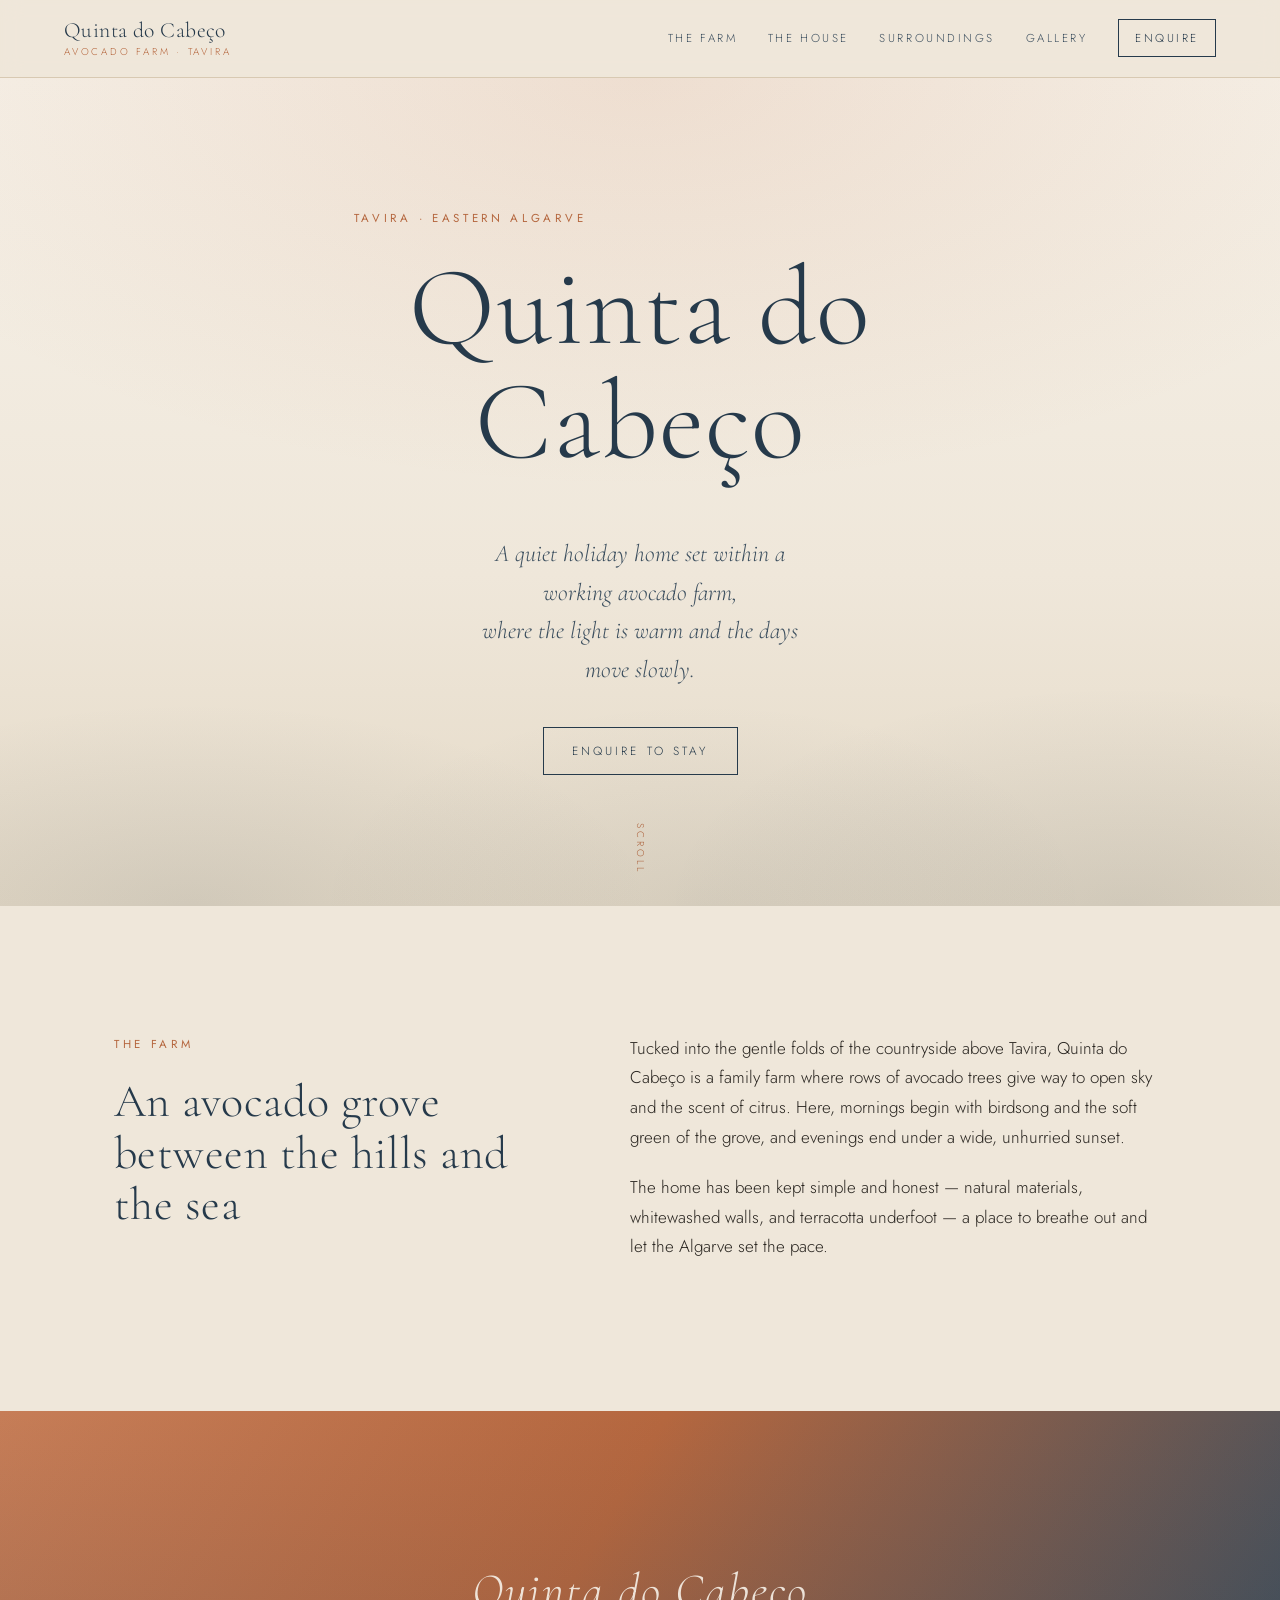
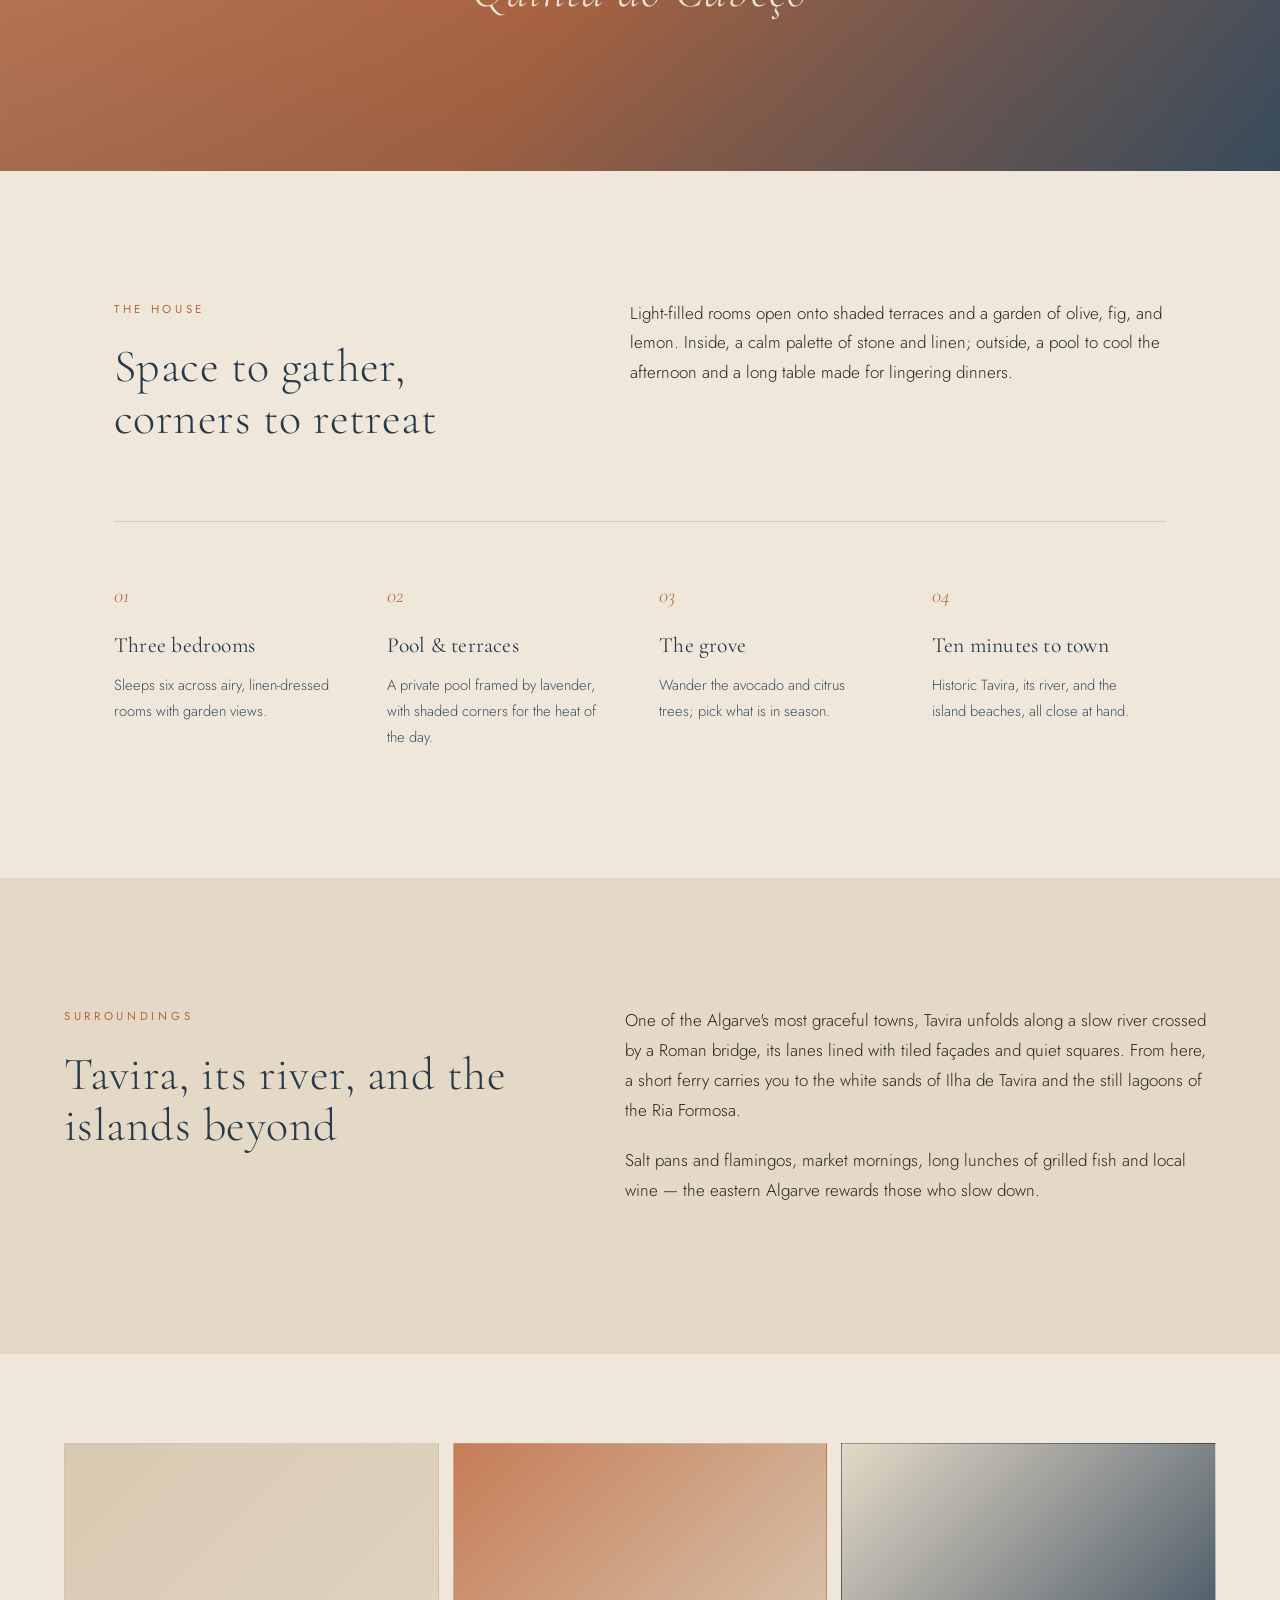
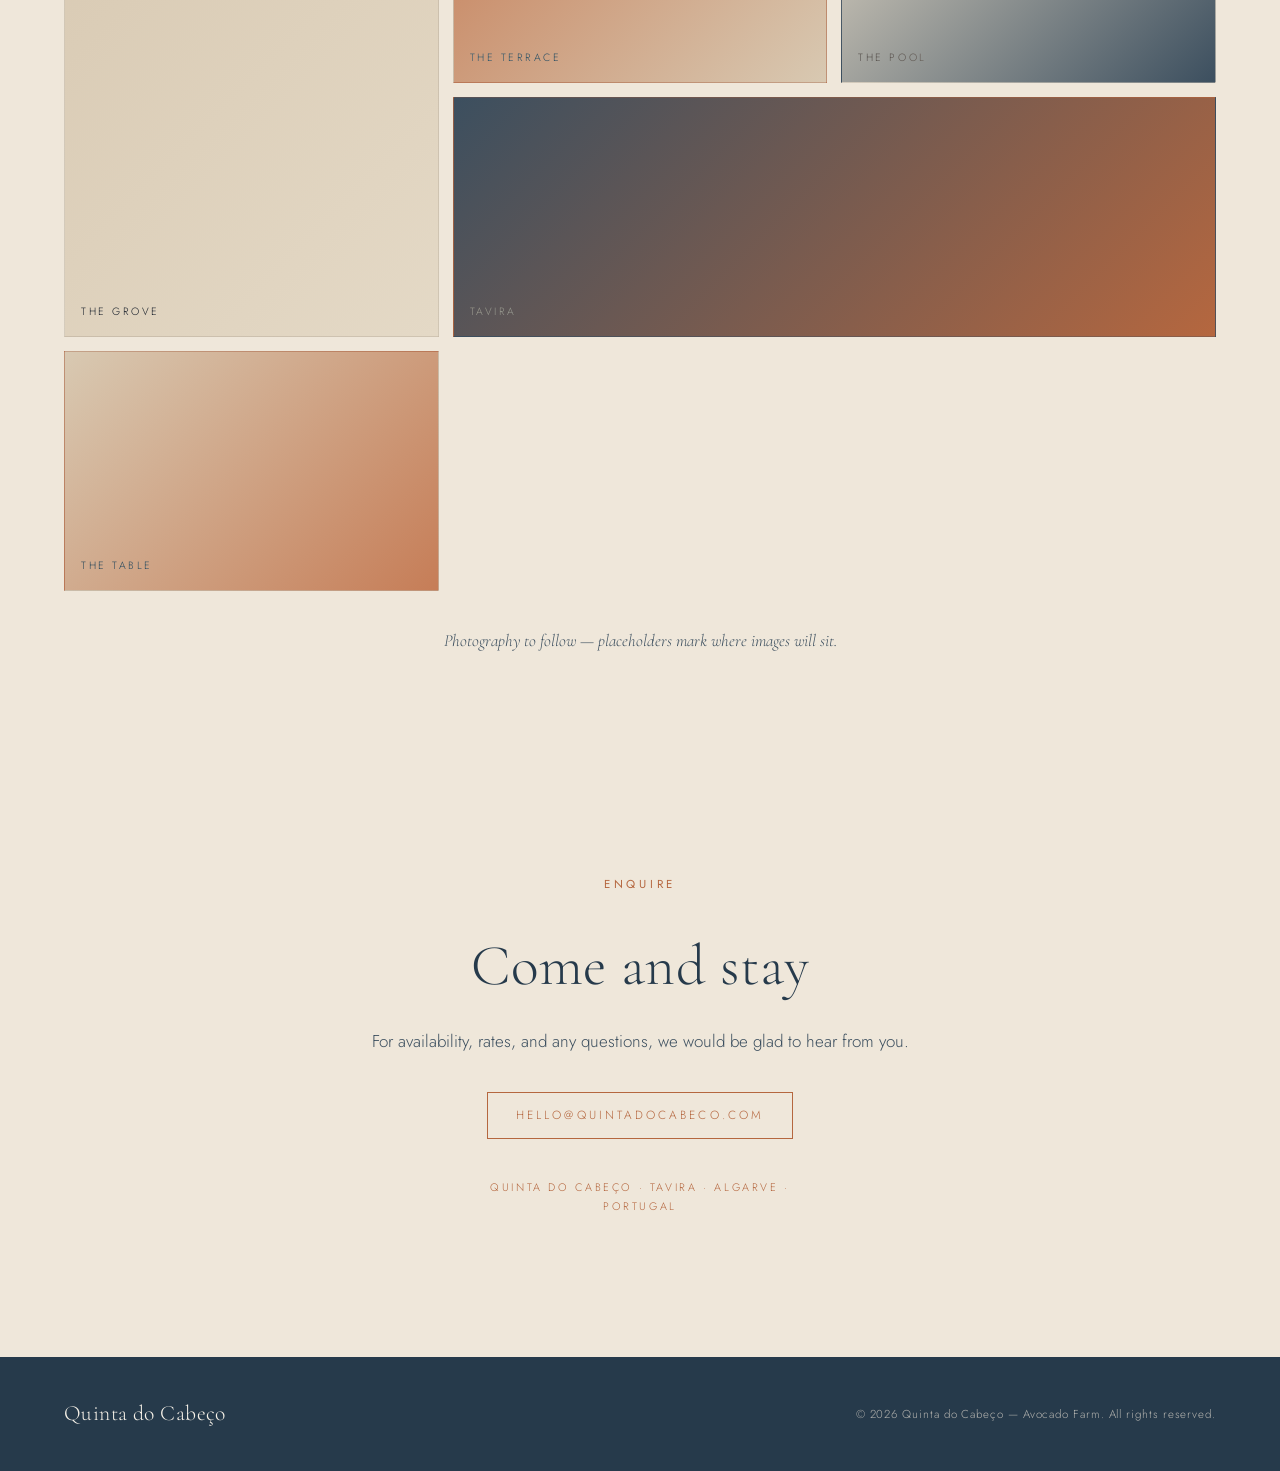
==== index.html @ 79a403f3 "Draft site for Quinta do Cabeço avocado farm Single-page holiday-home site (HTML + CSS) with an Aeso" ====
<!DOCTYPE html>
<html lang="en">
<head>
  <meta charset="UTF-8" />
  <meta name="viewport" content="width=device-width, initial-scale=1.0" />
  <title>Quinta do Cabeço — Avocado Farm · Tavira, Algarve</title>
  <meta name="description" content="A tranquil holiday home set within a working avocado farm in Tavira, Algarve. Beige stone, terracotta light, and the quiet of the eastern Algarve." />
  <link rel="preconnect" href="https://fonts.googleapis.com" />
  <link rel="preconnect" href="https://fonts.gstatic.com" crossorigin />
  <link href="https://fonts.googleapis.com/css2?family=Cormorant+Garamond:ital,wght@0,300;0,400;0,500;1,300;1,400&family=Jost:wght@300;400;500&display=swap" rel="stylesheet" />
  <link rel="stylesheet" href="styles.css" />
</head>
<body>

  <!-- Header -->
  <header class="site-header" id="top">
    <a class="brand" href="#top">
      <span class="brand-mark">Quinta do Cabeço</span>
      <span class="brand-sub">Avocado Farm · Tavira</span>
    </a>
    <nav class="site-nav">
      <a href="#the-farm">The Farm</a>
      <a href="#the-house">The House</a>
      <a href="#surroundings">Surroundings</a>
      <a href="#gallery">Gallery</a>
      <a href="#enquire" class="nav-cta">Enquire</a>
    </nav>
  </header>

  <!-- Hero -->
  <section class="hero">
    <div class="hero-inner">
      <p class="eyebrow">Tavira · Eastern Algarve</p>
      <h1>Quinta do Cabeço</h1>
      <p class="hero-tagline">A quiet holiday home set within a working avocado farm,<br />where the light is warm and the days move slowly.</p>
      <a href="#enquire" class="btn">Enquire to Stay</a>
    </div>
    <div class="hero-scroll">Scroll</div>
  </section>

  <!-- Intro -->
  <section class="section intro" id="the-farm">
    <div class="section-grid">
      <div class="section-lede">
        <p class="eyebrow">The Farm</p>
        <h2>An avocado grove between the hills and the sea</h2>
      </div>
      <div class="section-body">
        <p>Tucked into the gentle folds of the countryside above Tavira, Quinta do Cabeço is a family farm where rows of avocado trees give way to open sky and the scent of citrus. Here, mornings begin with birdsong and the soft green of the grove, and evenings end under a wide, unhurried sunset.</p>
        <p>The home has been kept simple and honest — natural materials, whitewashed walls, and terracotta underfoot — a place to breathe out and let the Algarve set the pace.</p>
      </div>
    </div>
  </section>

  <!-- Feature image band -->
  <section class="band band--grove" aria-hidden="true"></section>

  <!-- The House -->
  <section class="section" id="the-house">
    <div class="section-grid">
      <div class="section-lede">
        <p class="eyebrow">The House</p>
        <h2>Space to gather, corners to retreat</h2>
      </div>
      <div class="section-body">
        <p>Light-filled rooms open onto shaded terraces and a garden of olive, fig, and lemon. Inside, a calm palette of stone and linen; outside, a pool to cool the afternoon and a long table made for lingering dinners.</p>
      </div>
    </div>

    <ul class="features">
      <li>
        <span class="feature-no">01</span>
        <h3>Three bedrooms</h3>
        <p>Sleeps six across airy, linen-dressed rooms with garden views.</p>
      </li>
      <li>
        <span class="feature-no">02</span>
        <h3>Pool &amp; terraces</h3>
        <p>A private pool framed by lavender, with shaded corners for the heat of the day.</p>
      </li>
      <li>
        <span class="feature-no">03</span>
        <h3>The grove</h3>
        <p>Wander the avocado and citrus trees; pick what is in season.</p>
      </li>
      <li>
        <span class="feature-no">04</span>
        <h3>Ten minutes to town</h3>
        <p>Historic Tavira, its river, and the island beaches, all close at hand.</p>
      </li>
    </ul>
  </section>

  <!-- Surroundings -->
  <section class="section surroundings" id="surroundings">
    <div class="section-grid">
      <div class="section-lede">
        <p class="eyebrow">Surroundings</p>
        <h2>Tavira, its river, and the islands beyond</h2>
      </div>
      <div class="section-body">
        <p>One of the Algarve's most graceful towns, Tavira unfolds along a slow river crossed by a Roman bridge, its lanes lined with tiled façades and quiet squares. From here, a short ferry carries you to the white sands of Ilha de Tavira and the still lagoons of the Ria Formosa.</p>
        <p>Salt pans and flamingos, market mornings, long lunches of grilled fish and local wine — the eastern Algarve rewards those who slow down.</p>
      </div>
    </div>
  </section>

  <!-- Gallery -->
  <section class="gallery" id="gallery">
    <div class="gallery-grid">
      <figure class="g g--tall"><span class="g-label">The grove</span></figure>
      <figure class="g"><span class="g-label">The terrace</span></figure>
      <figure class="g"><span class="g-label">The pool</span></figure>
      <figure class="g g--wide"><span class="g-label">Tavira</span></figure>
      <figure class="g"><span class="g-label">The table</span></figure>
    </div>
    <p class="gallery-note">Photography to follow — placeholders mark where images will sit.</p>
  </section>

  <!-- Enquire -->
  <section class="section enquire" id="enquire">
    <div class="enquire-inner">
      <p class="eyebrow">Enquire</p>
      <h2>Come and stay</h2>
      <p class="enquire-lede">For availability, rates, and any questions, we would be glad to hear from you.</p>
      <a class="btn btn--dark" href="mailto:hello@quintadocabeco.com?subject=Enquiry%20—%20Quinta%20do%20Cabeço">hello@quintadocabeco.com</a>
      <p class="enquire-meta">Quinta do Cabeço · Tavira · Algarve · Portugal</p>
    </div>
  </section>

  <!-- Footer -->
  <footer class="site-footer">
    <div class="footer-inner">
      <span class="brand-mark">Quinta do Cabeço</span>
      <span class="footer-copy">© 2026 Quinta do Cabeço — Avocado Farm. All rights reserved.</span>
    </div>
  </footer>

</body>
</html>
---- styles.css ----
/* =========================================================
   Quinta do Cabeço — Avocado Farm
   Palette: beige · terracotta · naval blue
   Aesthetic: Aesop / Diptyque — quiet, editorial, warm
   ========================================================= */

:root {
  --beige:        #EFE7DA;   /* page base */
  --beige-deep:   #E4D9C6;   /* panels */
  --sand:         #D8C9B2;   /* dividers, soft accents */
  --terracotta:   #B5673F;   /* primary accent */
  --terracotta-2: #C67D57;   /* lighter accent */
  --navy:         #263A4B;   /* naval blue — text & depth */
  --navy-soft:    #3C4F5F;
  --ink:          #2A2621;   /* warm near-black text */
  --paper:        #F6F1E8;   /* lightest surface */

  --serif: 'Cormorant Garamond', Georgia, 'Times New Roman', serif;
  --sans:  'Jost', -apple-system, 'Segoe UI', sans-serif;

  --maxw: 1180px;
  --gutter: clamp(1.5rem, 5vw, 5rem);
}

* { box-sizing: border-box; }

html { scroll-behavior: smooth; }

body {
  margin: 0;
  background: var(--beige);
  color: var(--ink);
  font-family: var(--sans);
  font-weight: 300;
  font-size: 17px;
  line-height: 1.75;
  -webkit-font-smoothing: antialiased;
  text-rendering: optimizeLegibility;
}

h1, h2, h3 {
  font-family: var(--serif);
  font-weight: 400;
  color: var(--navy);
  margin: 0;
  letter-spacing: 0.01em;
}

p { margin: 0 0 1.2em; max-width: 60ch; }

a { color: inherit; text-decoration: none; }

.eyebrow {
  font-family: var(--sans);
  font-weight: 400;
  font-size: 0.72rem;
  letter-spacing: 0.32em;
  text-transform: uppercase;
  color: var(--terracotta);
  margin: 0 0 1.4rem;
}

/* ---------- Buttons ---------- */
.btn {
  display: inline-block;
  font-family: var(--sans);
  font-size: 0.74rem;
  letter-spacing: 0.26em;
  text-transform: uppercase;
  color: var(--navy);
  border: 1px solid var(--navy);
  padding: 1.05em 2.4em;
  transition: background .5s ease, color .5s ease;
}
.btn:hover { background: var(--navy); color: var(--paper); }
.btn--dark {
  border-color: var(--terracotta);
  color: var(--terracotta);
}
.btn--dark:hover { background: var(--terracotta); color: var(--paper); }

/* ---------- Header ---------- */
.site-header {
  position: sticky;
  top: 0;
  z-index: 50;
  display: flex;
  align-items: center;
  justify-content: space-between;
  padding: 1.15rem var(--gutter);
  background: rgba(239, 231, 218, 0.82);
  backdrop-filter: blur(10px);
  border-bottom: 1px solid var(--sand);
}
.brand { display: flex; flex-direction: column; line-height: 1.2; }
.brand-mark {
  font-family: var(--serif);
  font-size: 1.35rem;
  color: var(--navy);
  letter-spacing: 0.02em;
}
.brand-sub {
  font-size: 0.62rem;
  letter-spacing: 0.28em;
  text-transform: uppercase;
  color: var(--terracotta);
  margin-top: 2px;
}
.site-nav { display: flex; align-items: center; gap: clamp(1rem, 2.4vw, 2.4rem); }
.site-nav a {
  font-size: 0.72rem;
  letter-spacing: 0.22em;
  text-transform: uppercase;
  color: var(--navy-soft);
  transition: color .3s ease;
}
.site-nav a:hover { color: var(--terracotta); }
.nav-cta {
  border: 1px solid var(--navy);
  padding: 0.7em 1.4em;
  color: var(--navy) !important;
}
.nav-cta:hover { background: var(--navy); color: var(--paper) !important; }

/* ---------- Hero ---------- */
.hero {
  position: relative;
  min-height: 92vh;
  display: flex;
  align-items: center;
  justify-content: center;
  text-align: center;
  padding: 6rem var(--gutter);
  background:
    radial-gradient(120% 90% at 50% 0%, rgba(198,125,87,0.16), transparent 55%),
    linear-gradient(180deg, var(--paper) 0%, var(--beige) 60%, var(--beige-deep) 100%);
  overflow: hidden;
}
.hero::after {
  /* soft grove silhouette */
  content: "";
  position: absolute;
  inset: auto 0 0 0;
  height: 34%;
  background:
    radial-gradient(60% 120% at 15% 100%, rgba(38,58,75,0.10), transparent 60%),
    radial-gradient(50% 120% at 55% 100%, rgba(38,58,75,0.08), transparent 60%),
    radial-gradient(60% 130% at 88% 100%, rgba(38,58,75,0.10), transparent 60%);
  pointer-events: none;
}
.hero-inner { position: relative; z-index: 2; max-width: 760px; }
.hero h1 {
  font-size: clamp(3.4rem, 9vw, 7rem);
  font-weight: 300;
  line-height: 1.02;
  margin: 0.2em 0 0.5em;
}
.hero-tagline {
  font-family: var(--serif);
  font-style: italic;
  font-size: clamp(1.15rem, 2.4vw, 1.5rem);
  color: var(--navy-soft);
  margin: 0 auto 2.4rem;
  max-width: 34ch;
  line-height: 1.6;
}
.hero-scroll {
  position: absolute;
  bottom: 2rem; left: 50%;
  transform: translateX(-50%);
  font-size: 0.62rem;
  letter-spacing: 0.3em;
  text-transform: uppercase;
  color: var(--terracotta);
  writing-mode: vertical-rl;
}

/* ---------- Sections ---------- */
.section { padding: clamp(4.5rem, 10vw, 8rem) var(--gutter); max-width: var(--maxw); margin: 0 auto; }
.section-grid {
  display: grid;
  grid-template-columns: 0.9fr 1.1fr;
  gap: clamp(2rem, 6vw, 5rem);
  align-items: start;
}
.section-lede h2 {
  font-size: clamp(1.9rem, 3.6vw, 3rem);
  line-height: 1.12;
  font-weight: 300;
}
.section-body p { color: var(--ink); }
.section-body p + p { margin-top: 0.4em; }

/* Divider band with grove tone */
.band { height: clamp(240px, 40vh, 460px); width: 100%; }
.band--grove {
  background:
    linear-gradient(180deg, rgba(38,58,75,0.0), rgba(38,58,75,0.18)),
    linear-gradient(120deg, var(--terracotta-2) 0%, var(--terracotta) 45%, var(--navy-soft) 100%);
  position: relative;
}
.band--grove::after {
  content: "Quinta do Cabeço";
  position: absolute;
  inset: 0;
  display: grid;
  place-items: center;
  font-family: var(--serif);
  font-style: italic;
  font-size: clamp(1.6rem, 4vw, 3rem);
  color: rgba(246,241,232,0.9);
  letter-spacing: 0.04em;
}

/* ---------- Features ---------- */
.features {
  list-style: none;
  margin: clamp(3rem, 6vw, 5rem) 0 0;
  padding: 0;
  display: grid;
  grid-template-columns: repeat(4, 1fr);
  gap: clamp(1.5rem, 3vw, 2.5rem);
  border-top: 1px solid var(--sand);
  padding-top: clamp(2.5rem, 5vw, 3.5rem);
}
.features li { padding-right: 1rem; }
.feature-no {
  display: block;
  font-family: var(--serif);
  font-style: italic;
  font-size: 1.3rem;
  color: var(--terracotta);
  margin-bottom: 0.8rem;
}
.features h3 { font-size: 1.35rem; margin-bottom: 0.5rem; font-weight: 400; }
.features p { font-size: 0.92rem; color: var(--navy-soft); margin: 0; }

/* ---------- Surroundings ---------- */
.surroundings { background: var(--beige-deep); max-width: none; }
.surroundings .section-grid { max-width: var(--maxw); margin: 0 auto; }

/* ---------- Gallery ---------- */
.gallery { padding: clamp(3rem, 7vw, 6rem) var(--gutter); }
.gallery-grid {
  max-width: var(--maxw);
  margin: 0 auto;
  display: grid;
  grid-template-columns: repeat(3, 1fr);
  grid-auto-rows: 240px;
  gap: 14px;
}
.g {
  position: relative;
  margin: 0;
  background: linear-gradient(135deg, var(--sand), var(--beige-deep));
  border: 1px solid rgba(38,58,75,0.08);
  overflow: hidden;
}
.g:nth-child(2) { background: linear-gradient(135deg, var(--terracotta-2), var(--sand)); }
.g:nth-child(3) { background: linear-gradient(135deg, var(--beige-deep), var(--navy-soft)); }
.g:nth-child(4) { background: linear-gradient(135deg, var(--navy-soft), var(--terracotta)); }
.g:nth-child(5) { background: linear-gradient(135deg, var(--sand), var(--terracotta-2)); }
.g--tall { grid-row: span 2; }
.g--wide { grid-column: span 2; }
.g-label {
  position: absolute;
  left: 1rem; bottom: 0.9rem;
  font-size: 0.66rem;
  letter-spacing: 0.24em;
  text-transform: uppercase;
  color: var(--paper);
  mix-blend-mode: difference;
}
.gallery-note {
  text-align: center;
  max-width: none;
  margin: 2.2rem auto 0;
  font-style: italic;
  font-family: var(--serif);
  color: var(--navy-soft);
}

/* ---------- Enquire ---------- */
.enquire { text-align: center; }
.enquire-inner { max-width: 620px; margin: 0 auto; }
.enquire h2 { font-size: clamp(2.2rem, 5vw, 3.6rem); font-weight: 300; margin-bottom: 0.6rem; }
.enquire-lede { margin: 0 auto 2.2rem; color: var(--navy-soft); }
.enquire .eyebrow, .enquire p { margin-left: auto; margin-right: auto; }
.enquire-meta {
  margin-top: 2.4rem;
  font-size: 0.68rem;
  letter-spacing: 0.24em;
  text-transform: uppercase;
  color: var(--terracotta);
}

/* ---------- Footer ---------- */
.site-footer {
  background: var(--navy);
  color: var(--beige);
  padding: 2.4rem var(--gutter);
}
.footer-inner {
  max-width: var(--maxw);
  margin: 0 auto;
  display: flex;
  align-items: center;
  justify-content: space-between;
  gap: 1rem;
  flex-wrap: wrap;
}
.site-footer .brand-mark { color: var(--paper); }
.footer-copy { font-size: 0.72rem; letter-spacing: 0.08em; color: rgba(239,231,218,0.7); }

/* ---------- Responsive ---------- */
@media (max-width: 860px) {
  .site-nav { gap: 1rem; }
  .site-nav a:not(.nav-cta) { display: none; }
  .section-grid { grid-template-columns: 1fr; }
  .features { grid-template-columns: repeat(2, 1fr); }
  .gallery-grid { grid-template-columns: repeat(2, 1fr); grid-auto-rows: 200px; }
  .g--wide { grid-column: span 2; }
}
@media (max-width: 520px) {
  .features { grid-template-columns: 1fr; }
  .gallery-grid { grid-template-columns: 1fr; }
  .g--tall, .g--wide { grid-row: auto; grid-column: auto; }
  .brand-sub { display: none; }
}
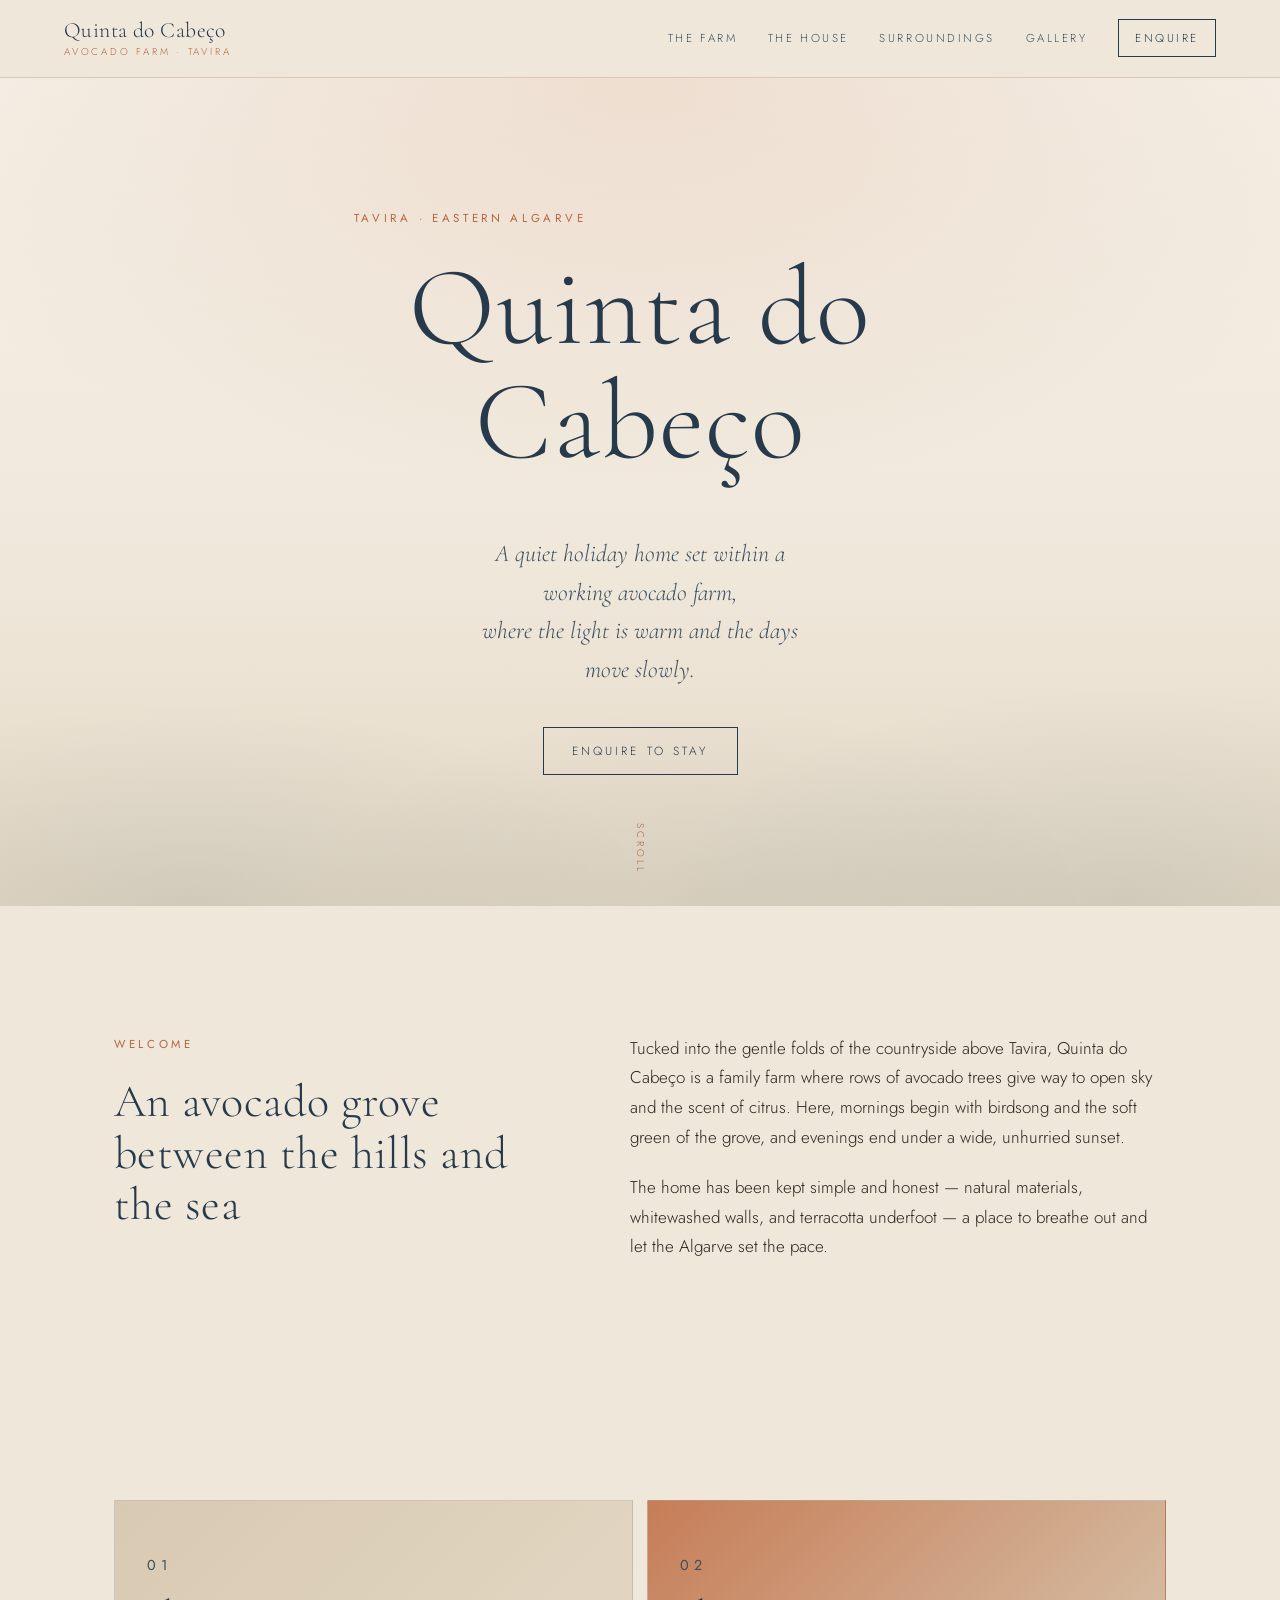
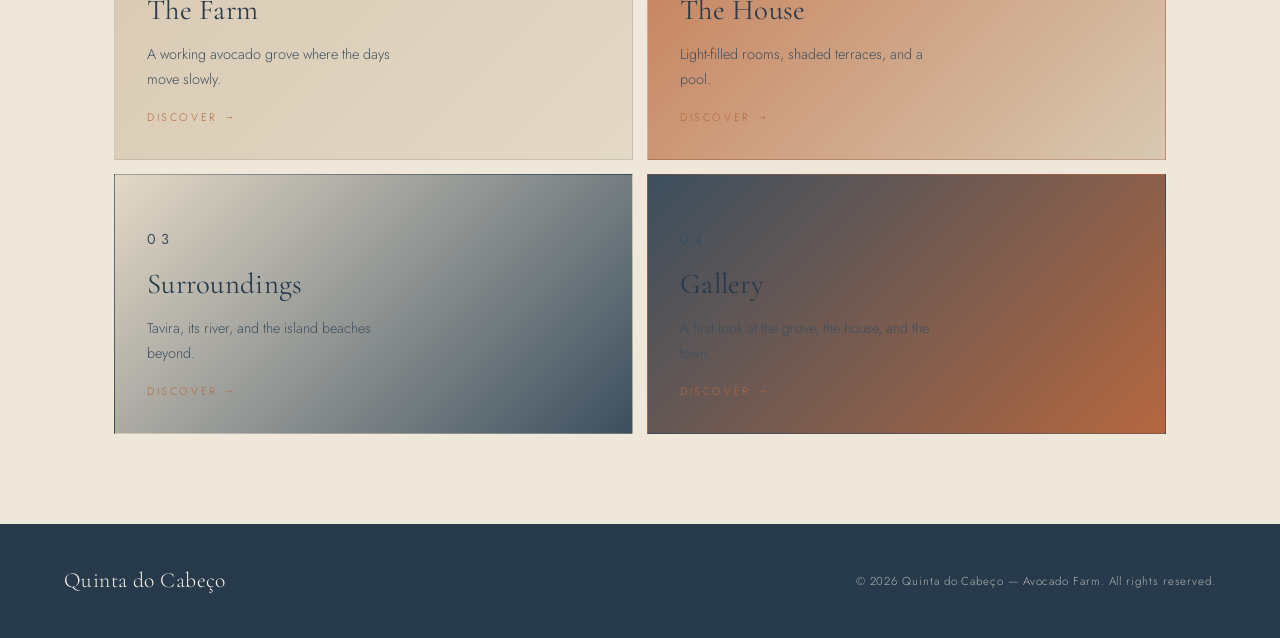
==== commit 6203a335: "Split single-page site into separate menu pages Each nav item is now its own page (Home, The Farm, T" ====
--- a/index.html
+++ b/index.html
@@ -12,18 +12,17 @@
 </head>
 <body>
 
-  <!-- Header -->
   <header class="site-header" id="top">
-    <a class="brand" href="#top">
+    <a class="brand" href="index.html">
       <span class="brand-mark">Quinta do Cabeço</span>
       <span class="brand-sub">Avocado Farm · Tavira</span>
     </a>
     <nav class="site-nav">
-      <a href="#the-farm">The Farm</a>
-      <a href="#the-house">The House</a>
-      <a href="#surroundings">Surroundings</a>
-      <a href="#gallery">Gallery</a>
-      <a href="#enquire" class="nav-cta">Enquire</a>
+      <a href="the-farm.html">The Farm</a>
+      <a href="the-house.html">The House</a>
+      <a href="surroundings.html">Surroundings</a>
+      <a href="gallery.html">Gallery</a>
+      <a href="enquire.html" class="nav-cta">Enquire</a>
     </nav>
   </header>
 
@@ -33,16 +32,16 @@
       <p class="eyebrow">Tavira · Eastern Algarve</p>
       <h1>Quinta do Cabeço</h1>
       <p class="hero-tagline">A quiet holiday home set within a working avocado farm,<br />where the light is warm and the days move slowly.</p>
-      <a href="#enquire" class="btn">Enquire to Stay</a>
+      <a href="enquire.html" class="btn">Enquire to Stay</a>
     </div>
     <div class="hero-scroll">Scroll</div>
   </section>
 
   <!-- Intro -->
-  <section class="section intro" id="the-farm">
+  <section class="section intro">
     <div class="section-grid">
       <div class="section-lede">
-        <p class="eyebrow">The Farm</p>
+        <p class="eyebrow">Welcome</p>
         <h2>An avocado grove between the hills and the sea</h2>
       </div>
       <div class="section-body">
@@ -52,83 +51,34 @@
     </div>
   </section>
 
-  <!-- Feature image band -->
-  <section class="band band--grove" aria-hidden="true"></section>
-
-  <!-- The House -->
-  <section class="section" id="the-house">
-    <div class="section-grid">
-      <div class="section-lede">
-        <p class="eyebrow">The House</p>
-        <h2>Space to gather, corners to retreat</h2>
-      </div>
-      <div class="section-body">
-        <p>Light-filled rooms open onto shaded terraces and a garden of olive, fig, and lemon. Inside, a calm palette of stone and linen; outside, a pool to cool the afternoon and a long table made for lingering dinners.</p>
-      </div>
-    </div>
-
-    <ul class="features">
-      <li>
-        <span class="feature-no">01</span>
-        <h3>Three bedrooms</h3>
-        <p>Sleeps six across airy, linen-dressed rooms with garden views.</p>
-      </li>
-      <li>
-        <span class="feature-no">02</span>
-        <h3>Pool &amp; terraces</h3>
-        <p>A private pool framed by lavender, with shaded corners for the heat of the day.</p>
-      </li>
-      <li>
-        <span class="feature-no">03</span>
-        <h3>The grove</h3>
-        <p>Wander the avocado and citrus trees; pick what is in season.</p>
-      </li>
-      <li>
-        <span class="feature-no">04</span>
-        <h3>Ten minutes to town</h3>
-        <p>Historic Tavira, its river, and the island beaches, all close at hand.</p>
-      </li>
-    </ul>
+  <!-- Explore cards -->
+  <section class="explore">
+    <a class="explore-card" href="the-farm.html">
+      <p class="eyebrow">01</p>
+      <h3>The Farm</h3>
+      <p>A working avocado grove where the days move slowly.</p>
+      <span class="go">Discover →</span>
+    </a>
+    <a class="explore-card" href="the-house.html">
+      <p class="eyebrow">02</p>
+      <h3>The House</h3>
+      <p>Light-filled rooms, shaded terraces, and a pool.</p>
+      <span class="go">Discover →</span>
+    </a>
+    <a class="explore-card" href="surroundings.html">
+      <p class="eyebrow">03</p>
+      <h3>Surroundings</h3>
+      <p>Tavira, its river, and the island beaches beyond.</p>
+      <span class="go">Discover →</span>
+    </a>
+    <a class="explore-card" href="gallery.html">
+      <p class="eyebrow">04</p>
+      <h3>Gallery</h3>
+      <p>A first look at the grove, the house, and the town.</p>
+      <span class="go">Discover →</span>
+    </a>
   </section>
 
-  <!-- Surroundings -->
-  <section class="section surroundings" id="surroundings">
-    <div class="section-grid">
-      <div class="section-lede">
-        <p class="eyebrow">Surroundings</p>
-        <h2>Tavira, its river, and the islands beyond</h2>
-      </div>
-      <div class="section-body">
-        <p>One of the Algarve's most graceful towns, Tavira unfolds along a slow river crossed by a Roman bridge, its lanes lined with tiled façades and quiet squares. From here, a short ferry carries you to the white sands of Ilha de Tavira and the still lagoons of the Ria Formosa.</p>
-        <p>Salt pans and flamingos, market mornings, long lunches of grilled fish and local wine — the eastern Algarve rewards those who slow down.</p>
-      </div>
-    </div>
-  </section>
-
-  <!-- Gallery -->
-  <section class="gallery" id="gallery">
-    <div class="gallery-grid">
-      <figure class="g g--tall"><span class="g-label">The grove</span></figure>
-      <figure class="g"><span class="g-label">The terrace</span></figure>
-      <figure class="g"><span class="g-label">The pool</span></figure>
-      <figure class="g g--wide"><span class="g-label">Tavira</span></figure>
-      <figure class="g"><span class="g-label">The table</span></figure>
-    </div>
-    <p class="gallery-note">Photography to follow — placeholders mark where images will sit.</p>
-  </section>
-
-  <!-- Enquire -->
-  <section class="section enquire" id="enquire">
-    <div class="enquire-inner">
-      <p class="eyebrow">Enquire</p>
-      <h2>Come and stay</h2>
-      <p class="enquire-lede">For availability, rates, and any questions, we would be glad to hear from you.</p>
-      <a class="btn btn--dark" href="mailto:hello@quintadocabeco.com?subject=Enquiry%20—%20Quinta%20do%20Cabeço">hello@quintadocabeco.com</a>
-      <p class="enquire-meta">Quinta do Cabeço · Tavira · Algarve · Portugal</p>
-    </div>
-  </section>
-
-  <!-- Footer -->
   <footer class="site-footer">
     <div class="footer-inner">
       <span class="brand-mark">Quinta do Cabeço</span>
--- a/styles.css
+++ b/styles.css
@@ -115,6 +115,7 @@
   transition: color .3s ease;
 }
 .site-nav a:hover { color: var(--terracotta); }
+.site-nav a.active { color: var(--terracotta); }
 .nav-cta {
   border: 1px solid var(--navy);
   padding: 0.7em 1.4em;
@@ -175,6 +176,68 @@
   writing-mode: vertical-rl;
 }
 
+/* ---------- Interior page banner ---------- */
+.page-hero {
+  text-align: center;
+  padding: clamp(4rem, 9vw, 7rem) var(--gutter) clamp(2.5rem, 5vw, 4rem);
+  background:
+    radial-gradient(120% 90% at 50% 0%, rgba(198,125,87,0.14), transparent 55%),
+    linear-gradient(180deg, var(--paper) 0%, var(--beige) 100%);
+}
+.page-hero .eyebrow { margin-bottom: 1rem; }
+.page-hero h1 {
+  font-size: clamp(2.6rem, 6vw, 4.6rem);
+  font-weight: 300;
+  line-height: 1.04;
+}
+.page-hero .page-sub {
+  font-family: var(--serif);
+  font-style: italic;
+  font-size: clamp(1.1rem, 2.2vw, 1.4rem);
+  color: var(--navy-soft);
+  max-width: 40ch;
+  margin: 1rem auto 0;
+}
+
+/* ---------- Home explore cards ---------- */
+.explore {
+  max-width: var(--maxw);
+  margin: 0 auto;
+  padding: clamp(3rem, 7vw, 6rem) var(--gutter);
+  display: grid;
+  grid-template-columns: repeat(2, 1fr);
+  gap: 14px;
+}
+.explore-card {
+  position: relative;
+  min-height: 260px;
+  display: flex;
+  flex-direction: column;
+  justify-content: flex-end;
+  padding: 2rem;
+  border: 1px solid rgba(38,58,75,0.10);
+  background: linear-gradient(135deg, var(--sand), var(--beige-deep));
+  transition: transform .5s ease, box-shadow .5s ease;
+}
+.explore-card:nth-child(2) { background: linear-gradient(135deg, var(--terracotta-2), var(--sand)); }
+.explore-card:nth-child(3) { background: linear-gradient(135deg, var(--beige-deep), var(--navy-soft)); }
+.explore-card:nth-child(4) { background: linear-gradient(135deg, var(--navy-soft), var(--terracotta)); }
+.explore-card:hover { transform: translateY(-4px); box-shadow: 0 18px 40px rgba(38,58,75,0.14); }
+.explore-card .eyebrow { margin: 0 0 0.4rem; }
+.explore-card h3 {
+  font-size: 1.8rem;
+  font-weight: 400;
+  margin-bottom: 0.4rem;
+}
+.explore-card p { font-size: 0.9rem; color: var(--navy-soft); margin: 0; max-width: 34ch; }
+.explore-card .go {
+  margin-top: 1rem;
+  font-size: 0.68rem;
+  letter-spacing: 0.24em;
+  text-transform: uppercase;
+  color: var(--terracotta);
+}
+
 /* ---------- Sections ---------- */
 .section { padding: clamp(4.5rem, 10vw, 8rem) var(--gutter); max-width: var(--maxw); margin: 0 auto; }
 .section-grid {
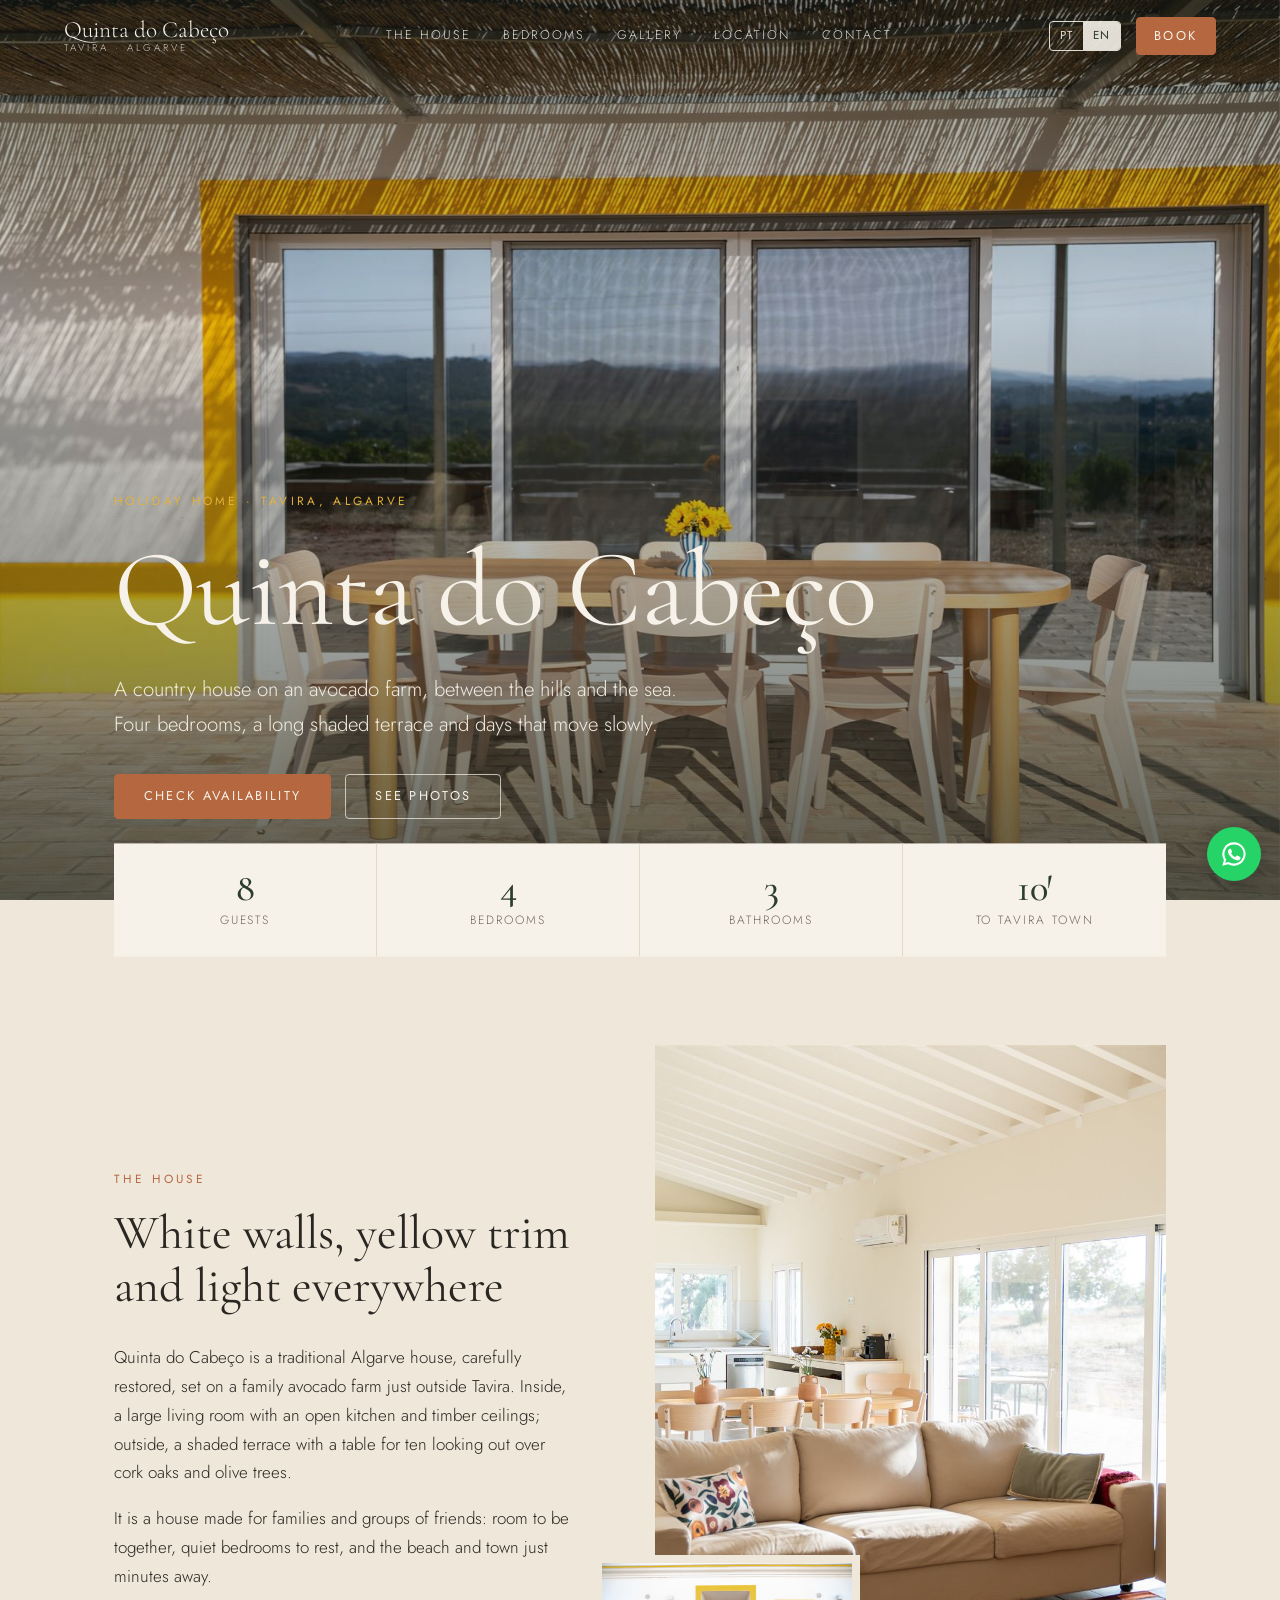
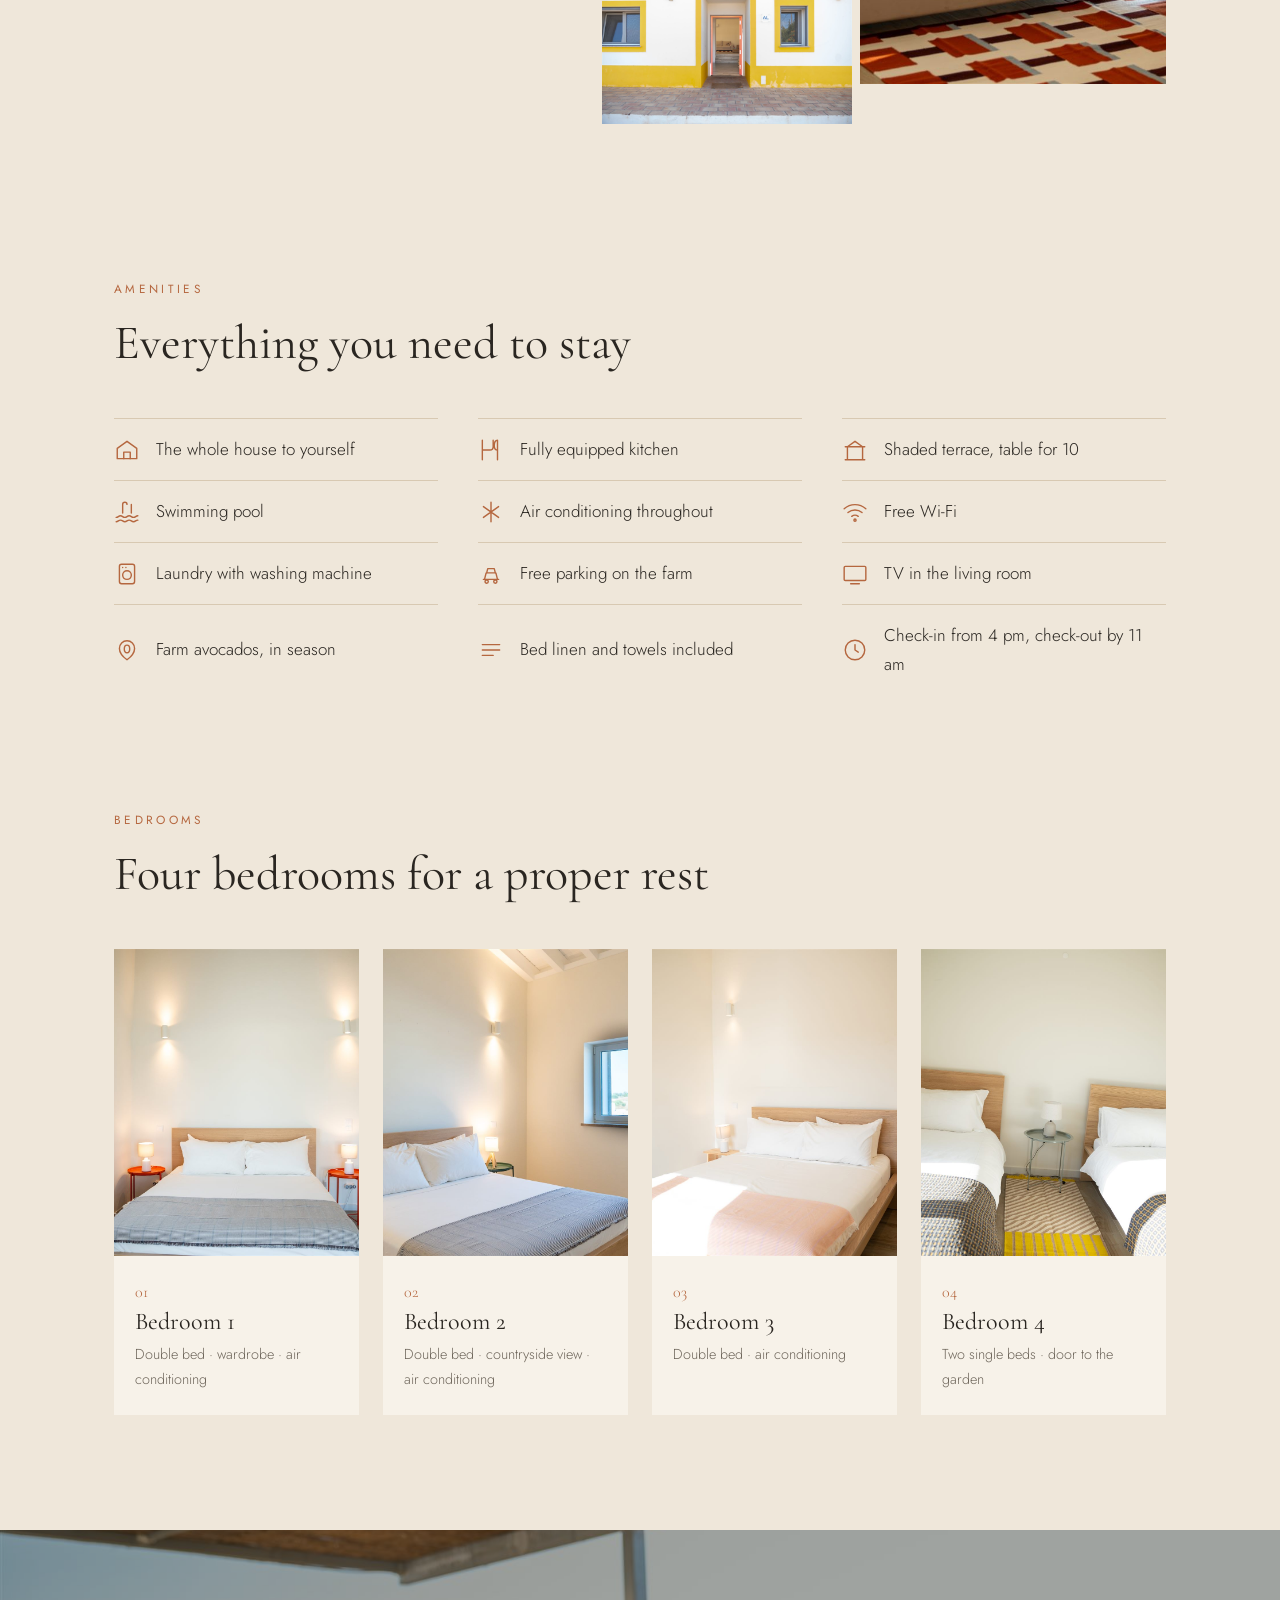
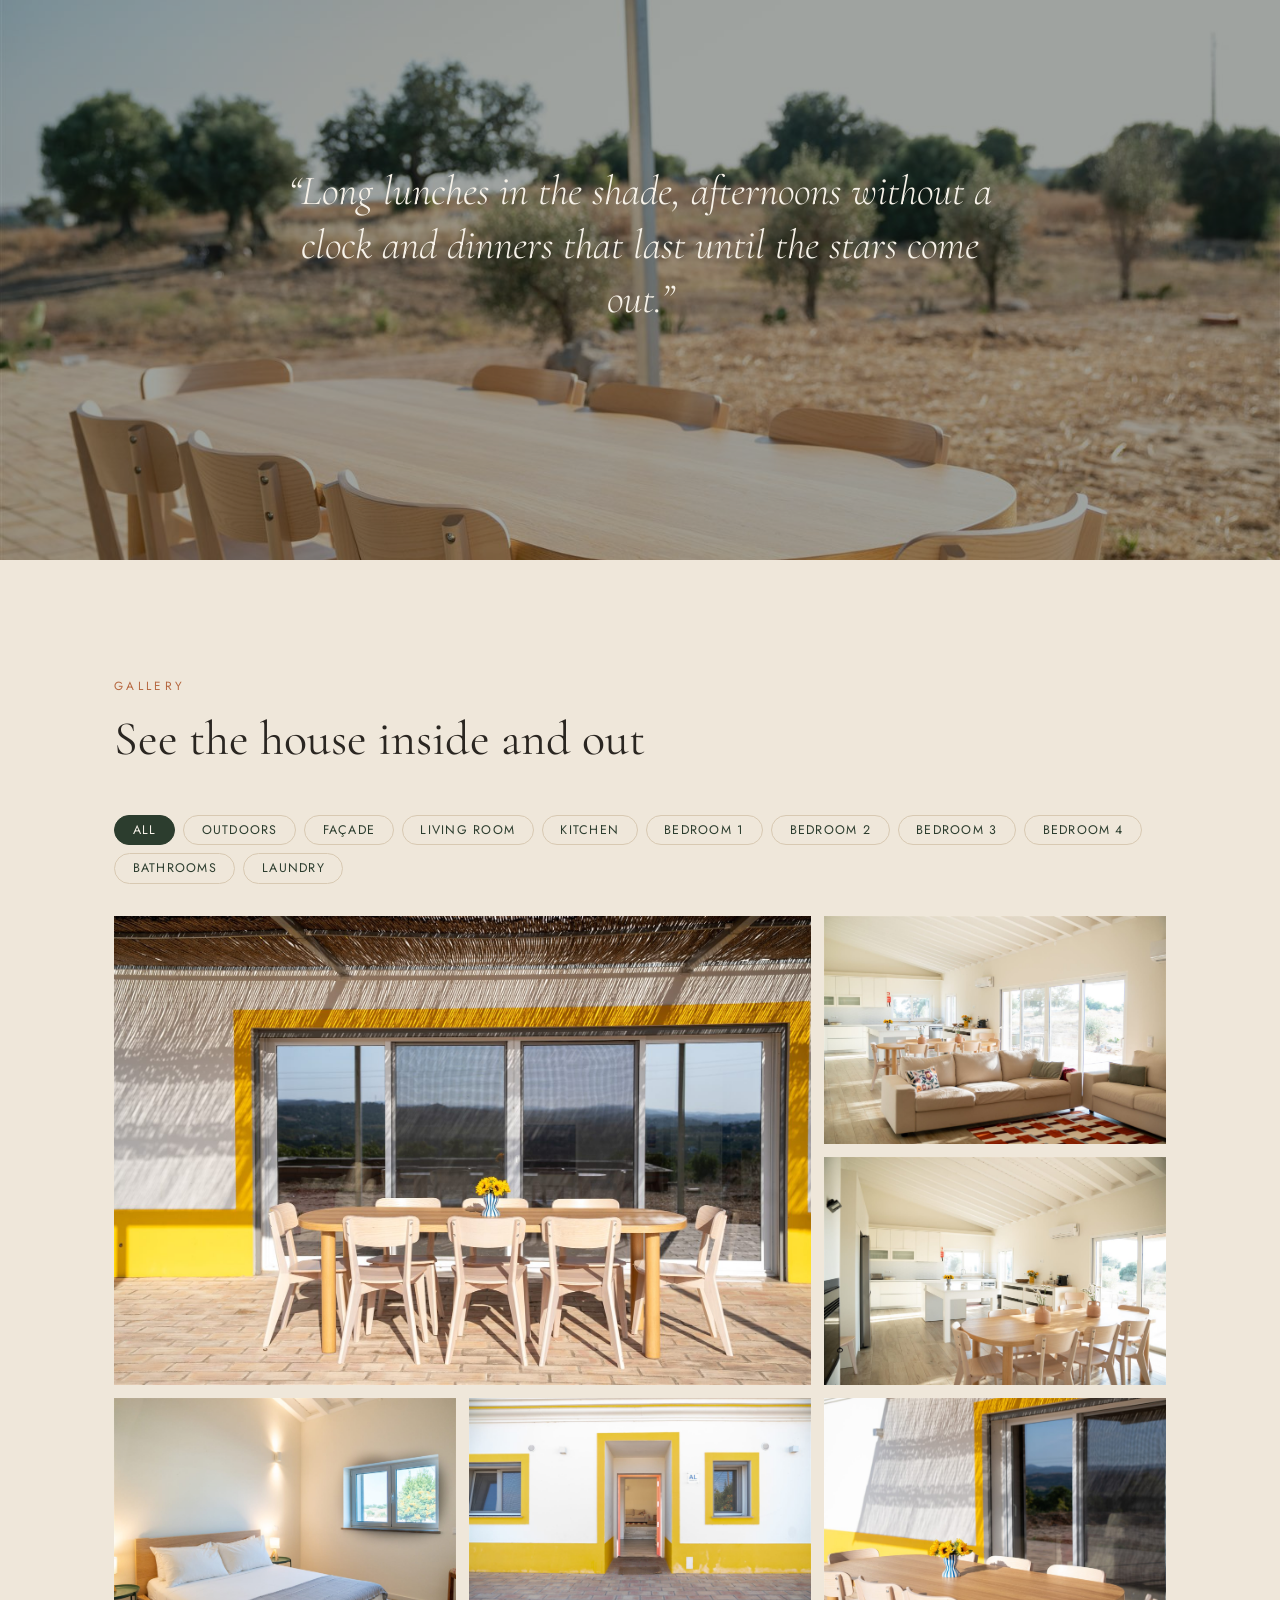
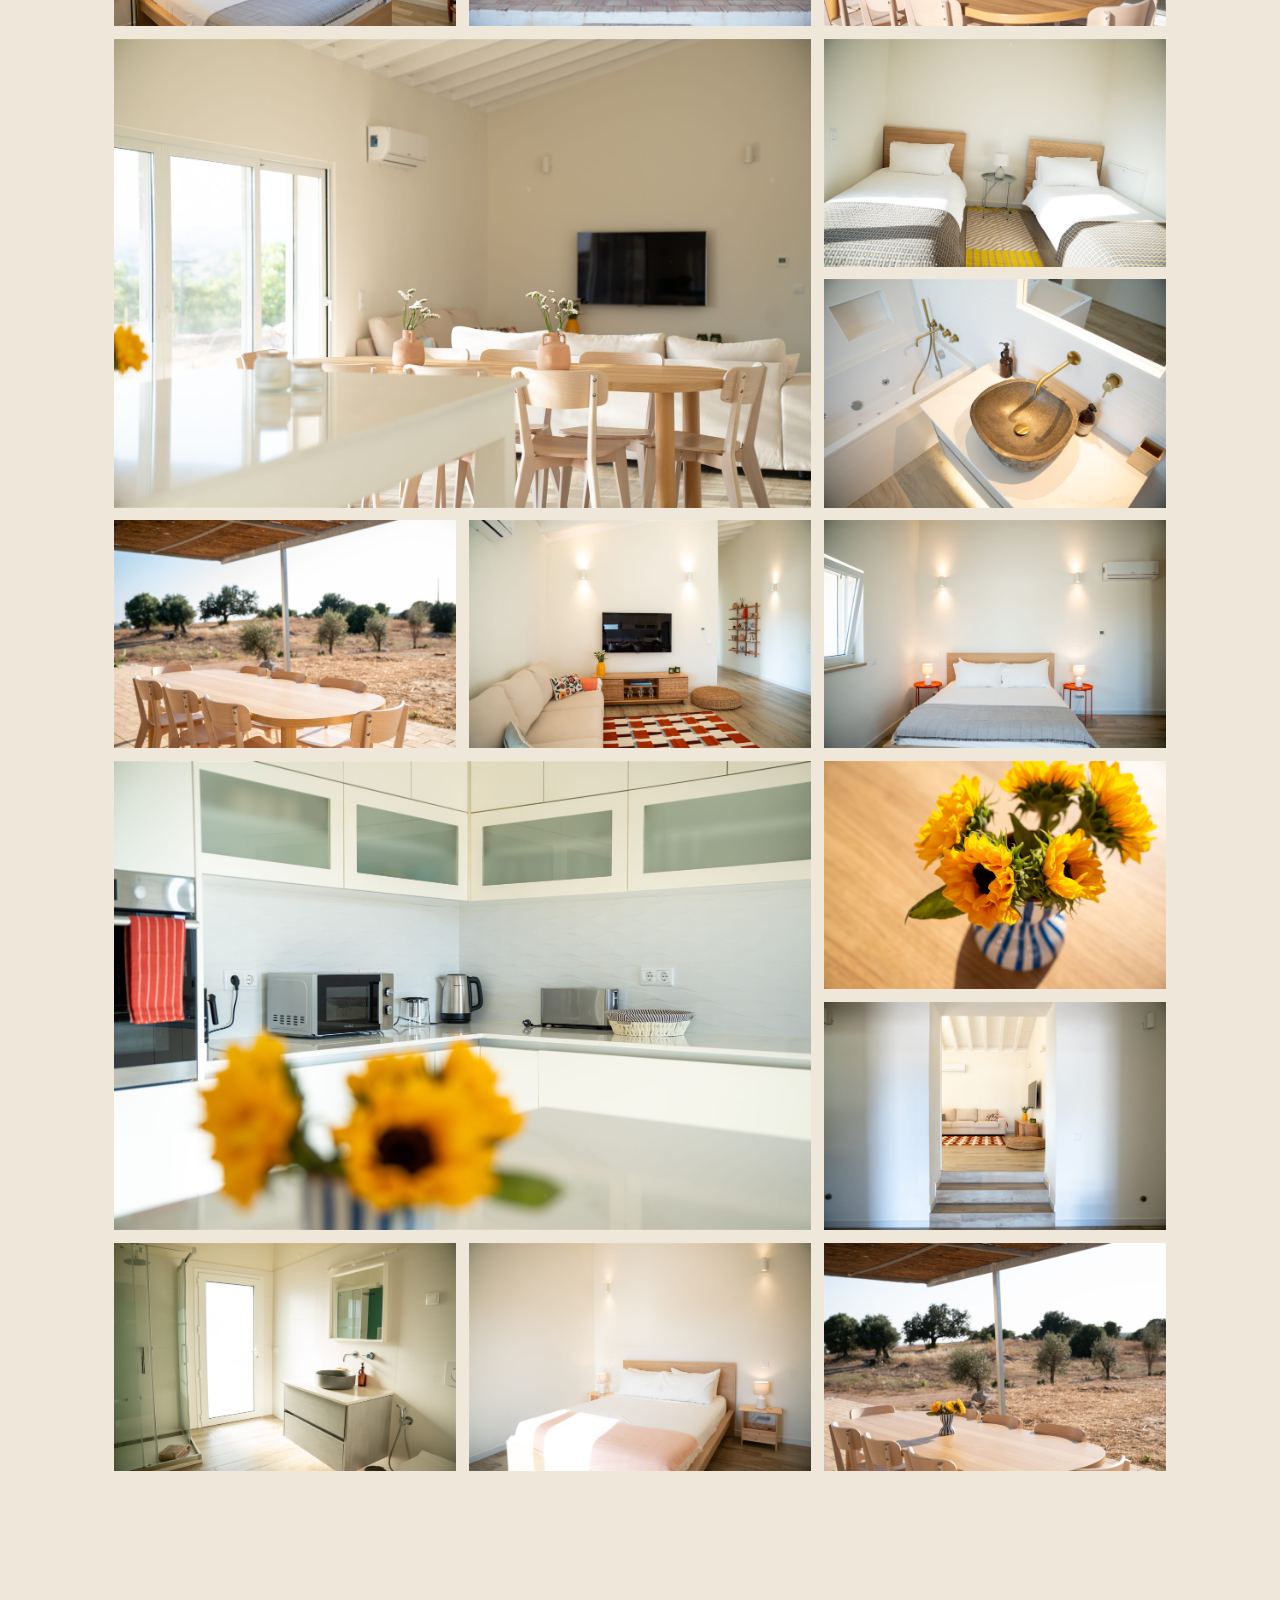
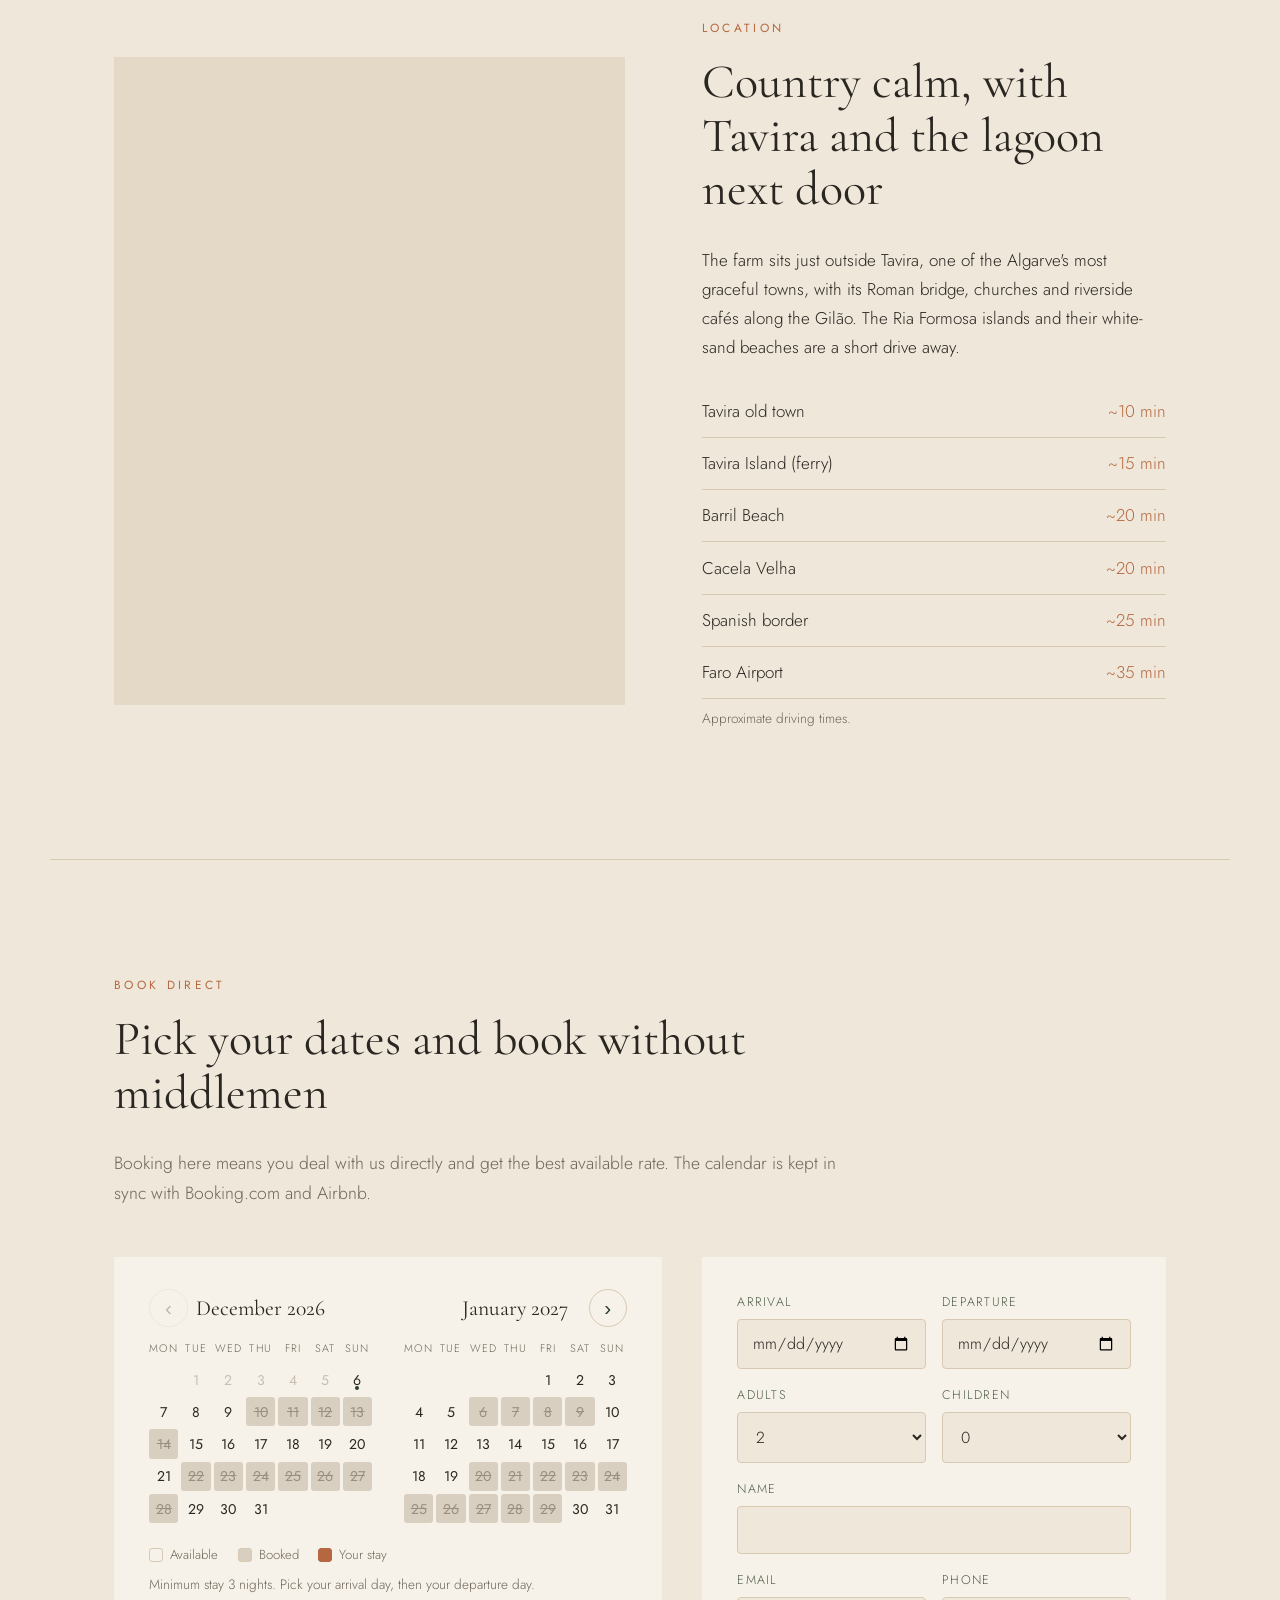
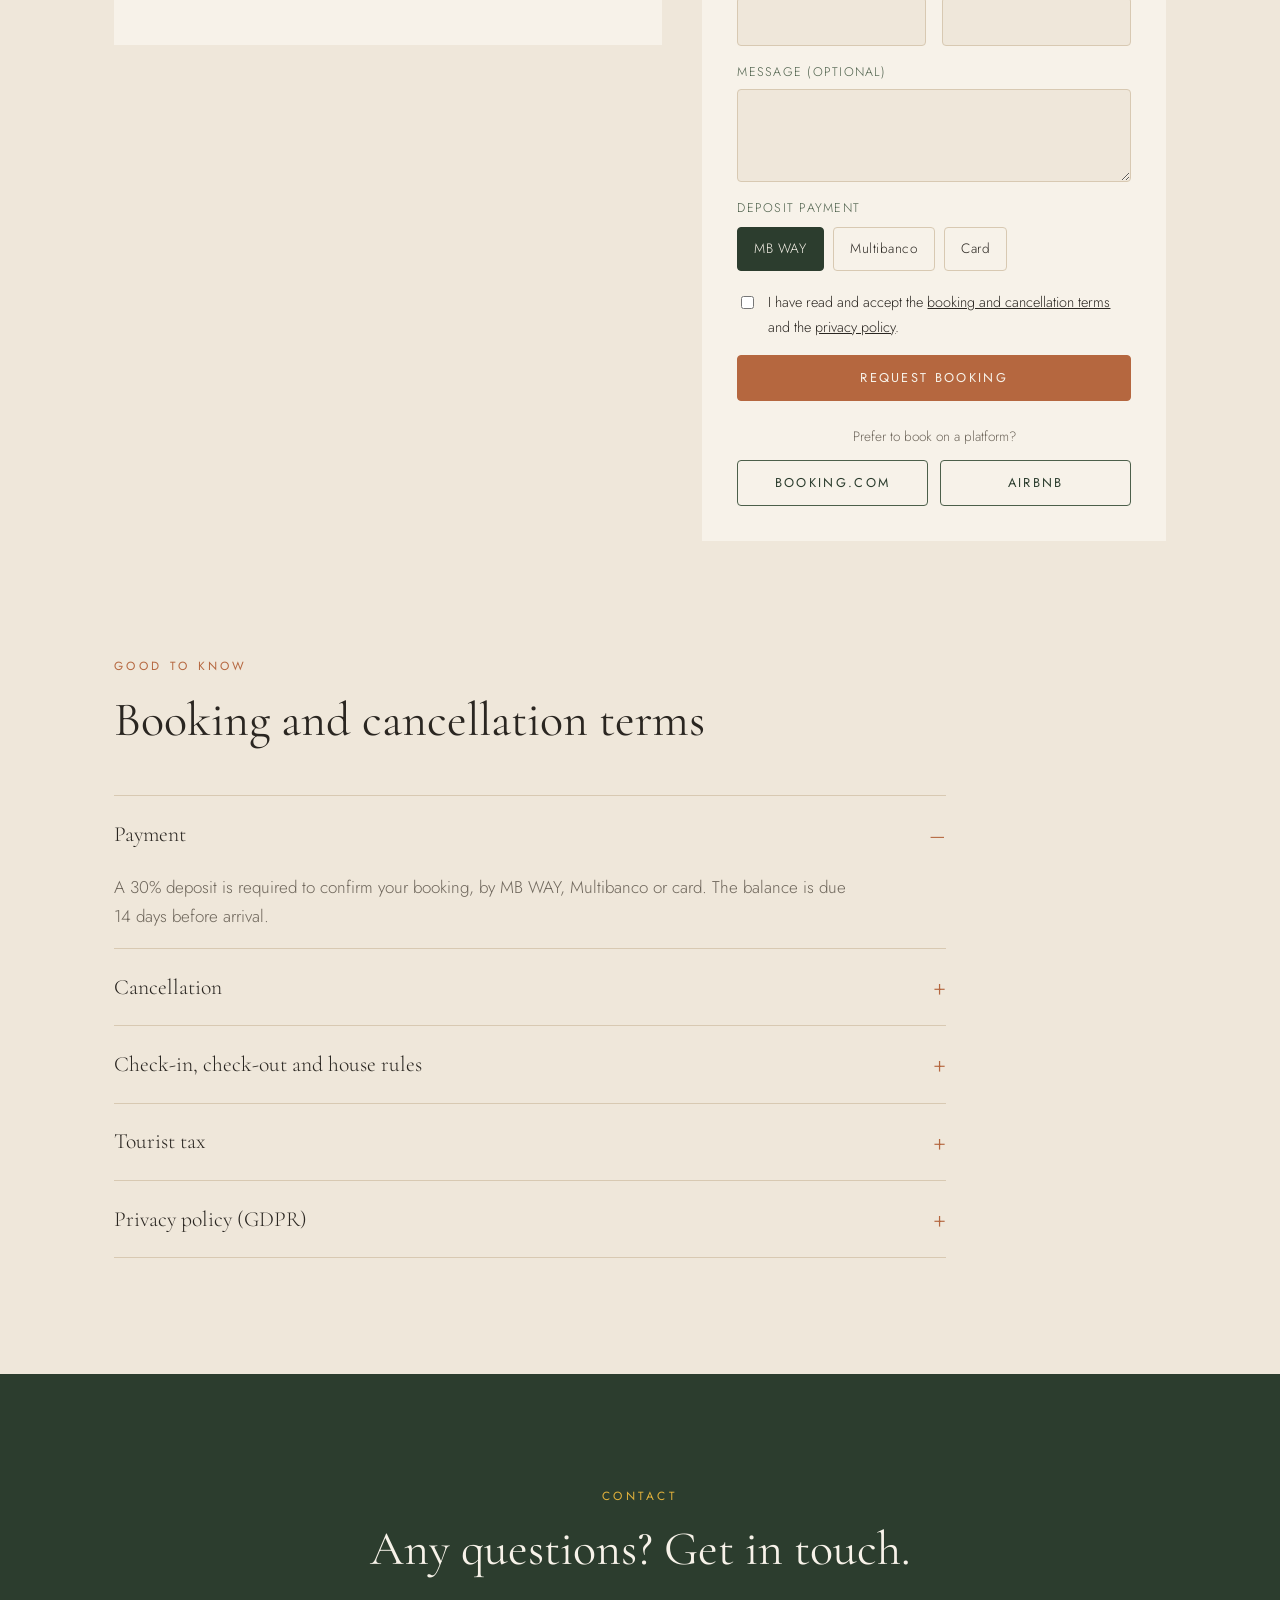
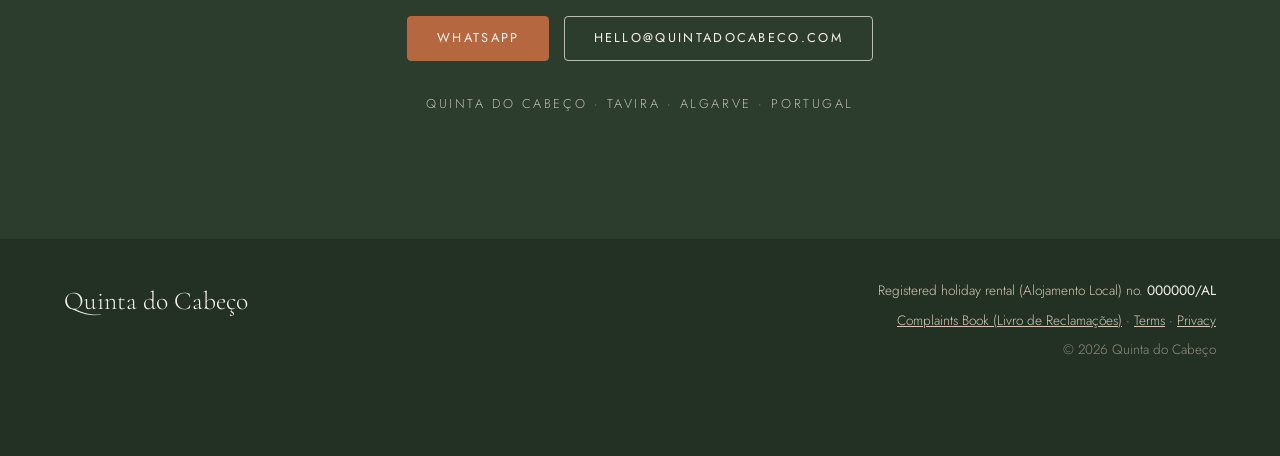
==== commit 2fa2bb6d: "Rebuild as one-page bilingual site with direct booking Follows the BIANES "Reservas Diretas" package" ====
--- a/index.html
+++ b/index.html
@@ -1,90 +1,352 @@
 <!DOCTYPE html>
-<html lang="en">
+<html lang="pt" data-lang="pt">
 <head>
-  <meta charset="UTF-8" />
-  <meta name="viewport" content="width=device-width, initial-scale=1.0" />
-  <title>Quinta do Cabeço — Avocado Farm · Tavira, Algarve</title>
-  <meta name="description" content="A tranquil holiday home set within a working avocado farm in Tavira, Algarve. Beige stone, terracotta light, and the quiet of the eastern Algarve." />
-  <link rel="preconnect" href="https://fonts.googleapis.com" />
-  <link rel="preconnect" href="https://fonts.gstatic.com" crossorigin />
-  <link href="https://fonts.googleapis.com/css2?family=Cormorant+Garamond:ital,wght@0,300;0,400;0,500;1,300;1,400&family=Jost:wght@300;400;500&display=swap" rel="stylesheet" />
-  <link rel="stylesheet" href="styles.css" />
+  <meta charset="UTF-8">
+  <meta name="viewport" content="width=device-width, initial-scale=1">
+  <title>Quinta do Cabeço · Alojamento Local em Tavira, Algarve</title>
+  <meta name="description" content="Casa de campo com quatro quartos numa quinta de abacates perto de Tavira, no Algarve. Reserve diretamente, sem intermediários.">
+  <meta property="og:title" content="Quinta do Cabeço · Tavira, Algarve">
+  <meta property="og:description" content="Casa de campo numa quinta de abacates perto de Tavira. Reserve diretamente.">
+  <meta property="og:image" content="images/gallery/pool-area/pool-area-04.jpg">
+  <link rel="preconnect" href="https://fonts.googleapis.com">
+  <link rel="preconnect" href="https://fonts.gstatic.com" crossorigin>
+  <link href="https://fonts.googleapis.com/css2?family=Cormorant+Garamond:ital,wght@0,400;0,500;0,600;1,400&family=Jost:wght@300;400;500&display=swap" rel="stylesheet">
+  <link rel="stylesheet" href="styles.css">
 </head>
 <body>
 
-  <header class="site-header" id="top">
-    <a class="brand" href="index.html">
-      <span class="brand-mark">Quinta do Cabeço</span>
-      <span class="brand-sub">Avocado Farm · Tavira</span>
-    </a>
-    <nav class="site-nav">
-      <a href="the-farm.html">The Farm</a>
-      <a href="the-house.html">The House</a>
-      <a href="surroundings.html">Surroundings</a>
-      <a href="gallery.html">Gallery</a>
-      <a href="enquire.html" class="nav-cta">Enquire</a>
-    </nav>
-  </header>
-
-  <!-- Hero -->
-  <section class="hero">
-    <div class="hero-inner">
-      <p class="eyebrow">Tavira · Eastern Algarve</p>
-      <h1>Quinta do Cabeço</h1>
-      <p class="hero-tagline">A quiet holiday home set within a working avocado farm,<br />where the light is warm and the days move slowly.</p>
-      <a href="enquire.html" class="btn">Enquire to Stay</a>
+<!-- ============ CABEÇALHO ============ -->
+<header class="site-header" id="top">
+  <a href="#top" class="brand" aria-label="Quinta do Cabeço">
+    <span class="brand-name">Quinta do Cabeço</span>
+    <span class="brand-sub">Tavira · Algarve</span>
+  </a>
+
+  <nav class="nav" id="nav" aria-label="Principal">
+    <a href="#casa"><span data-l="pt">A casa</span><span data-l="en">The house</span></a>
+    <a href="#quartos"><span data-l="pt">Quartos</span><span data-l="en">Bedrooms</span></a>
+    <a href="#galeria"><span data-l="pt">Galeria</span><span data-l="en">Gallery</span></a>
+    <a href="#localizacao"><span data-l="pt">Localização</span><span data-l="en">Location</span></a>
+    <a href="#contacto"><span data-l="pt">Contacto</span><span data-l="en">Contact</span></a>
+  </nav>
+
+  <div class="header-actions">
+    <div class="lang" role="group" aria-label="Idioma / Language">
+      <button type="button" data-set-lang="pt" aria-pressed="true">PT</button>
+      <button type="button" data-set-lang="en" aria-pressed="false">EN</button>
     </div>
-    <div class="hero-scroll">Scroll</div>
-  </section>
-
-  <!-- Intro -->
-  <section class="section intro">
-    <div class="section-grid">
-      <div class="section-lede">
-        <p class="eyebrow">Welcome</p>
-        <h2>An avocado grove between the hills and the sea</h2>
-      </div>
-      <div class="section-body">
-        <p>Tucked into the gentle folds of the countryside above Tavira, Quinta do Cabeço is a family farm where rows of avocado trees give way to open sky and the scent of citrus. Here, mornings begin with birdsong and the soft green of the grove, and evenings end under a wide, unhurried sunset.</p>
-        <p>The home has been kept simple and honest — natural materials, whitewashed walls, and terracotta underfoot — a place to breathe out and let the Algarve set the pace.</p>
-      </div>
+    <a href="#reservar" class="btn btn-small"><span data-l="pt">Reservar</span><span data-l="en">Book</span></a>
+    <button class="menu-toggle" type="button" aria-label="Menu" aria-expanded="false" aria-controls="nav"><span></span><span></span></button>
+  </div>
+</header>
+
+<main>
+
+<!-- ============ ENTRADA ============ -->
+<section class="hero">
+  <img class="hero-img" src="images/gallery/pool-area/pool-area-04.jpg" alt="Alpendre com mesa de refeições e vista para o campo" fetchpriority="high">
+  <div class="hero-shade"></div>
+  <div class="hero-inner">
+    <p class="eyebrow light"><span data-l="pt">Alojamento Local · Tavira, Algarve</span><span data-l="en">Holiday home · Tavira, Algarve</span></p>
+    <h1>Quinta do Cabeço</h1>
+    <p class="hero-lead">
+      <span data-l="pt">Uma casa de campo numa quinta de abacates, entre a serra e o mar. Quatro quartos, um alpendre longo e o tempo a passar devagar.</span>
+      <span data-l="en">A country house on an avocado farm, between the hills and the sea. Four bedrooms, a long shaded terrace and days that move slowly.</span>
+    </p>
+    <div class="hero-cta">
+      <a href="#reservar" class="btn"><span data-l="pt">Ver disponibilidade</span><span data-l="en">Check availability</span></a>
+      <a href="#galeria" class="btn btn-ghost-light"><span data-l="pt">Ver fotografias</span><span data-l="en">See photos</span></a>
     </div>
-  </section>
-
-  <!-- Explore cards -->
-  <section class="explore">
-    <a class="explore-card" href="the-farm.html">
-      <p class="eyebrow">01</p>
-      <h3>The Farm</h3>
-      <p>A working avocado grove where the days move slowly.</p>
-      <span class="go">Discover →</span>
-    </a>
-    <a class="explore-card" href="the-house.html">
-      <p class="eyebrow">02</p>
-      <h3>The House</h3>
-      <p>Light-filled rooms, shaded terraces, and a pool.</p>
-      <span class="go">Discover →</span>
-    </a>
-    <a class="explore-card" href="surroundings.html">
-      <p class="eyebrow">03</p>
-      <h3>Surroundings</h3>
-      <p>Tavira, its river, and the island beaches beyond.</p>
-      <span class="go">Discover →</span>
-    </a>
-    <a class="explore-card" href="gallery.html">
-      <p class="eyebrow">04</p>
-      <h3>Gallery</h3>
-      <p>A first look at the grove, the house, and the town.</p>
-      <span class="go">Discover →</span>
-    </a>
-  </section>
-
-  <footer class="site-footer">
-    <div class="footer-inner">
-      <span class="brand-mark">Quinta do Cabeço</span>
-      <span class="footer-copy">© 2026 Quinta do Cabeço — Avocado Farm. All rights reserved.</span>
+  </div>
+</section>
+
+<!-- ============ NÚMEROS ============ -->
+<section class="facts" aria-label="Resumo">
+  <div class="fact"><strong>8</strong><span data-l="pt">hóspedes</span><span data-l="en">guests</span></div>
+  <div class="fact"><strong>4</strong><span data-l="pt">quartos</span><span data-l="en">bedrooms</span></div>
+  <div class="fact"><strong>3</strong><span data-l="pt">casas de banho</span><span data-l="en">bathrooms</span></div>
+  <div class="fact"><strong>10′</strong><span data-l="pt">do centro de Tavira</span><span data-l="en">to Tavira town</span></div>
+</section>
+
+<!-- ============ A CASA ============ -->
+<section class="section split" id="casa">
+  <div class="split-text">
+    <p class="eyebrow"><span data-l="pt">A casa</span><span data-l="en">The house</span></p>
+    <h2><span data-l="pt">Paredes brancas, barras amarelas e luz por todo o lado</span><span data-l="en">White walls, yellow trim and light everywhere</span></h2>
+    <p data-l="pt">A Quinta do Cabeço é uma casa algarvia de traça tradicional, renovada com cuidado, no meio de uma quinta familiar de abacates nos arredores de Tavira. Por dentro, uma grande sala com cozinha aberta e tetos de madeira; por fora, um alpendre com mesa para dez pessoas virado para o montado de sobreiros e oliveiras.</p>
+    <p data-l="en">Quinta do Cabeço is a traditional Algarve house, carefully restored, set on a family avocado farm just outside Tavira. Inside, a large living room with an open kitchen and timber ceilings; outside, a shaded terrace with a table for ten looking out over cork oaks and olive trees.</p>
+    <p data-l="pt">É uma casa pensada para famílias e grupos de amigos: espaço para estar juntos, quartos tranquilos para descansar, e a praia e a cidade a poucos minutos.</p>
+    <p data-l="en">It is a house made for families and groups of friends: room to be together, quiet bedrooms to rest, and the beach and town just minutes away.</p>
+  </div>
+  <figure class="split-media">
+    <img src="images/gallery/common-area/common-area-06.jpg" alt="Sala com sofás e tapete aos quadrados" loading="lazy">
+    <img class="inset" src="images/gallery/facade/facade-02.jpg" alt="Fachada branca com barras amarelas" loading="lazy">
+  </figure>
+</section>
+
+<!-- ============ COMODIDADES ============ -->
+<section class="section amenities-wrap">
+  <div class="section-head">
+    <p class="eyebrow"><span data-l="pt">Comodidades</span><span data-l="en">Amenities</span></p>
+    <h2><span data-l="pt">Tudo o que precisa para ficar</span><span data-l="en">Everything you need to stay</span></h2>
+  </div>
+  <ul class="amenities">
+    <li><svg viewBox="0 0 24 24" aria-hidden="true"><path d="M3 10.5 12 4l9 6.5V20H3z"/><path d="M9 20v-6h6v6"/></svg><span data-l="pt">Casa inteira, só para si</span><span data-l="en">The whole house to yourself</span></li>
+    <li><svg viewBox="0 0 24 24" aria-hidden="true"><path d="M4 3v18M4 12h7a3 3 0 0 0 3-3V3M18 3v18M18 3c-2 0-3 2-3 5s1 4 3 4"/></svg><span data-l="pt">Cozinha totalmente equipada</span><span data-l="en">Fully equipped kitchen</span></li>
+    <li><svg viewBox="0 0 24 24" aria-hidden="true"><path d="M3 21h18M5 21V9l7-5 7 5v12"/><path d="M3 9h18"/></svg><span data-l="pt">Alpendre com mesa para 10</span><span data-l="en">Shaded terrace, table for 10</span></li>
+    <li><svg viewBox="0 0 24 24" aria-hidden="true"><path d="M2 17c2 0 2-1.5 4-1.5S8 17 10 17s2-1.5 4-1.5 2 1.5 4 1.5 2-1.5 4-1.5M2 21c2 0 2-1.5 4-1.5S8 21 10 21s2-1.5 4-1.5 2 1.5 4 1.5 2-1.5 4-1.5M8 13V5a2 2 0 0 1 4 0M16 13V5"/></svg><span data-l="pt">Piscina</span><span data-l="en">Swimming pool</span></li>
+    <li><svg viewBox="0 0 24 24" aria-hidden="true"><path d="M12 3v18M5 7l14 10M19 7 5 17"/></svg><span data-l="pt">Ar condicionado em todas as divisões</span><span data-l="en">Air conditioning throughout</span></li>
+    <li><svg viewBox="0 0 24 24" aria-hidden="true"><path d="M2 9a15 15 0 0 1 20 0M5.5 12.5a10 10 0 0 1 13 0M9 16a5 5 0 0 1 6 0"/><circle cx="12" cy="19.5" r="1"/></svg><span data-l="pt">Wi-Fi gratuito</span><span data-l="en">Free Wi-Fi</span></li>
+    <li><svg viewBox="0 0 24 24" aria-hidden="true"><rect x="5" y="3" width="14" height="18" rx="2"/><circle cx="12" cy="13" r="4"/><path d="M8 6h.01M11 6h.01"/></svg><span data-l="pt">Lavandaria com máquina de lavar</span><span data-l="en">Laundry with washing machine</span></li>
+    <li><svg viewBox="0 0 24 24" aria-hidden="true"><path d="M5 17h14M6 17l1.5-6h9L18 17M8 11l1-4h6l1 4"/><circle cx="8" cy="19" r="1.5"/><circle cx="16" cy="19" r="1.5"/></svg><span data-l="pt">Estacionamento gratuito na quinta</span><span data-l="en">Free parking on the farm</span></li>
+    <li><svg viewBox="0 0 24 24" aria-hidden="true"><rect x="2" y="5" width="20" height="13" rx="1"/><path d="M8 21h8"/></svg><span data-l="pt">Televisão na sala</span><span data-l="en">TV in the living room</span></li>
+    <li><svg viewBox="0 0 24 24" aria-hidden="true"><path d="M12 21c-4-3-7-6.5-7-10.5a7 7 0 0 1 14 0C19 14.5 16 18 12 21z"/><ellipse cx="12" cy="11" rx="2.5" ry="3.5"/></svg><span data-l="pt">Abacates da quinta, na época</span><span data-l="en">Farm avocados, in season</span></li>
+    <li><svg viewBox="0 0 24 24" aria-hidden="true"><path d="M4 7h16M4 12h16M4 17h10"/></svg><span data-l="pt">Roupa de cama e toalhas incluídas</span><span data-l="en">Bed linen and towels included</span></li>
+    <li><svg viewBox="0 0 24 24" aria-hidden="true"><circle cx="12" cy="12" r="9"/><path d="M12 7v5l3 2"/></svg><span data-l="pt">Entrada a partir das 16h, saída até às 11h</span><span data-l="en">Check-in from 4 pm, check-out by 11 am</span></li>
+  </ul>
+</section>
+
+<!-- ============ QUARTOS ============ -->
+<section class="section" id="quartos">
+  <div class="section-head">
+    <p class="eyebrow"><span data-l="pt">Quartos</span><span data-l="en">Bedrooms</span></p>
+    <h2><span data-l="pt">Quatro quartos para descansar a sério</span><span data-l="en">Four bedrooms for a proper rest</span></h2>
+  </div>
+  <div class="rooms">
+    <article class="room">
+      <img src="images/gallery/room-1/room-1-03.jpg" alt="Quarto 1 com cama de casal" loading="lazy">
+      <div class="room-body">
+        <span class="room-n">01</span>
+        <h3><span data-l="pt">Quarto 1</span><span data-l="en">Bedroom 1</span></h3>
+        <p><span data-l="pt">Cama de casal · roupeiro · ar condicionado</span><span data-l="en">Double bed · wardrobe · air conditioning</span></p>
+      </div>
+    </article>
+    <article class="room">
+      <img src="images/gallery/room-2/room-2-01.jpg" alt="Quarto 2 com cama de casal e janela para o campo" loading="lazy">
+      <div class="room-body">
+        <span class="room-n">02</span>
+        <h3><span data-l="pt">Quarto 2</span><span data-l="en">Bedroom 2</span></h3>
+        <p><span data-l="pt">Cama de casal · vista para o campo · ar condicionado</span><span data-l="en">Double bed · countryside view · air conditioning</span></p>
+      </div>
+    </article>
+    <article class="room">
+      <img src="images/gallery/room-3/room-3-01.jpg" alt="Quarto 3 com cama de casal" loading="lazy">
+      <div class="room-body">
+        <span class="room-n">03</span>
+        <h3><span data-l="pt">Quarto 3</span><span data-l="en">Bedroom 3</span></h3>
+        <p><span data-l="pt">Cama de casal · ar condicionado</span><span data-l="en">Double bed · air conditioning</span></p>
+      </div>
+    </article>
+    <article class="room">
+      <img src="images/gallery/room-4/room-4-02.jpg" alt="Quarto 4 com duas camas individuais" loading="lazy">
+      <div class="room-body">
+        <span class="room-n">04</span>
+        <h3><span data-l="pt">Quarto 4</span><span data-l="en">Bedroom 4</span></h3>
+        <p><span data-l="pt">Duas camas individuais · porta para o exterior</span><span data-l="en">Two single beds · door to the garden</span></p>
+      </div>
+    </article>
+  </div>
+</section>
+
+<!-- ============ FAIXA DE IMAGEM ============ -->
+<section class="band">
+  <img src="images/gallery/pool-area/pool-area-01.jpg" alt="Mesa no alpendre com vista para sobreiros e oliveiras" loading="lazy">
+  <blockquote>
+    <p data-l="pt">«Almoços longos à sombra, tardes sem relógio e jantares que se estendem até às estrelas.»</p>
+    <p data-l="en">“Long lunches in the shade, afternoons without a clock and dinners that last until the stars come out.”</p>
+  </blockquote>
+</section>
+
+<!-- ============ GALERIA ============ -->
+<section class="section" id="galeria">
+  <div class="section-head">
+    <p class="eyebrow"><span data-l="pt">Galeria</span><span data-l="en">Gallery</span></p>
+    <h2><span data-l="pt">Veja a casa por dentro e por fora</span><span data-l="en">See the house inside and out</span></h2>
+  </div>
+  <div class="gtabs" role="tablist" id="gtabs"></div>
+  <div class="ggrid" id="ggrid"></div>
+</section>
+
+<!-- ============ LOCALIZAÇÃO ============ -->
+<section class="section split split-rev" id="localizacao">
+  <div class="split-text">
+    <p class="eyebrow"><span data-l="pt">Localização</span><span data-l="en">Location</span></p>
+    <h2><span data-l="pt">Sossego do campo, com Tavira e a ria ao lado</span><span data-l="en">Country calm, with Tavira and the lagoon next door</span></h2>
+    <p data-l="pt">A quinta fica nos arredores de Tavira, uma das cidades mais bonitas do Algarve, com a sua ponte romana, igrejas e esplanadas junto ao rio Gilão. Daqui chega-se depressa às ilhas da Ria Formosa e às praias de areia branca.</p>
+    <p data-l="en">The farm sits just outside Tavira, one of the Algarve's most graceful towns, with its Roman bridge, churches and riverside cafés along the Gilão. The Ria Formosa islands and their white-sand beaches are a short drive away.</p>
+    <ul class="poi">
+      <li><span data-l="pt">Centro histórico de Tavira</span><span data-l="en">Tavira old town</span><em>~10 min</em></li>
+      <li><span data-l="pt">Ilha de Tavira (barco)</span><span data-l="en">Tavira Island (ferry)</span><em>~15 min</em></li>
+      <li><span data-l="pt">Praia do Barril</span><span data-l="en">Barril Beach</span><em>~20 min</em></li>
+      <li><span data-l="pt">Cacela Velha</span><span data-l="en">Cacela Velha</span><em>~20 min</em></li>
+      <li><span data-l="pt">Fronteira com Espanha</span><span data-l="en">Spanish border</span><em>~25 min</em></li>
+      <li><span data-l="pt">Aeroporto de Faro</span><span data-l="en">Faro Airport</span><em>~35 min</em></li>
+    </ul>
+    <p class="note"><span data-l="pt">Tempos aproximados de carro.</span><span data-l="en">Approximate driving times.</span></p>
+  </div>
+  <div class="map">
+    <iframe title="Mapa de Tavira" src="https://www.google.com/maps?q=Tavira,+Portugal&amp;z=12&amp;output=embed" loading="lazy" referrerpolicy="no-referrer-when-downgrade"></iframe>
+  </div>
+</section>
+
+<!-- ============ RESERVAR ============ -->
+<section class="section book" id="reservar">
+  <div class="section-head">
+    <p class="eyebrow"><span data-l="pt">Reserva direta</span><span data-l="en">Book direct</span></p>
+    <h2><span data-l="pt">Escolha as datas e reserve sem intermediários</span><span data-l="en">Pick your dates and book without middlemen</span></h2>
+    <p class="lead"><span data-l="pt">Ao reservar aqui fala diretamente connosco e tem o melhor preço disponível. O calendário está sincronizado com o Booking e o Airbnb.</span><span data-l="en">Booking here means you deal with us directly and get the best available rate. The calendar is kept in sync with Booking.com and Airbnb.</span></p>
+  </div>
+
+  <div class="book-grid">
+    <div class="cal-card">
+      <div class="cal-head">
+        <button type="button" class="cal-nav" id="calPrev" aria-label="Mês anterior">‹</button>
+        <div class="cal-title" id="calTitle"></div>
+        <button type="button" class="cal-nav" id="calNext" aria-label="Mês seguinte">›</button>
+      </div>
+      <div class="cal" id="cal"></div>
+      <div class="cal-legend">
+        <span><i class="lg lg-free"></i><span data-l="pt">Livre</span><span data-l="en">Available</span></span>
+        <span><i class="lg lg-busy"></i><span data-l="pt">Ocupado</span><span data-l="en">Booked</span></span>
+        <span><i class="lg lg-sel"></i><span data-l="pt">A sua estadia</span><span data-l="en">Your stay</span></span>
+      </div>
+      <p class="note"><span data-l="pt">Estadia mínima de 3 noites. Escolha o dia de chegada e depois o de saída.</span><span data-l="en">Minimum stay 3 nights. Pick your arrival day, then your departure day.</span></p>
     </div>
-  </footer>
-
+
+    <div class="book-side">
+      <form class="book-form" id="bookForm" novalidate>
+        <div class="row2">
+          <label><span data-l="pt">Chegada</span><span data-l="en">Arrival</span>
+            <input type="date" name="checkin" id="checkin" required></label>
+          <label><span data-l="pt">Saída</span><span data-l="en">Departure</span>
+            <input type="date" name="checkout" id="checkout" required></label>
+        </div>
+        <div class="row2">
+          <label><span data-l="pt">Adultos</span><span data-l="en">Adults</span>
+            <select name="adults" id="adults"></select></label>
+          <label><span data-l="pt">Crianças</span><span data-l="en">Children</span>
+            <select name="children" id="children"></select></label>
+        </div>
+        <label><span data-l="pt">Nome</span><span data-l="en">Name</span>
+          <input type="text" name="name" autocomplete="name" required></label>
+        <div class="row2">
+          <label>Email
+            <input type="email" name="email" autocomplete="email" required></label>
+          <label><span data-l="pt">Telemóvel</span><span data-l="en">Phone</span>
+            <input type="tel" name="phone" autocomplete="tel"></label>
+        </div>
+        <label><span data-l="pt">Mensagem (opcional)</span><span data-l="en">Message (optional)</span>
+          <textarea name="message" rows="3"></textarea></label>
+
+        <div class="quote" id="quote" aria-live="polite"></div>
+
+        <fieldset class="pay">
+          <legend><span data-l="pt">Pagamento do sinal</span><span data-l="en">Deposit payment</span></legend>
+          <label class="pay-opt"><input type="radio" name="pay" value="MB WAY" checked><span>MB WAY</span></label>
+          <label class="pay-opt"><input type="radio" name="pay" value="Multibanco"><span>Multibanco</span></label>
+          <label class="pay-opt"><input type="radio" name="pay" value="card"><span><span data-l="pt">Cartão</span><span data-l="en">Card</span></span></label>
+        </fieldset>
+
+        <label class="check"><input type="checkbox" name="terms" required>
+          <span data-l="pt">Li e aceito os <a href="#termos">termos de reserva e cancelamento</a> e a <a href="#privacidade">política de privacidade</a>.</span>
+          <span data-l="en">I have read and accept the <a href="#termos">booking and cancellation terms</a> and the <a href="#privacidade">privacy policy</a>.</span>
+        </label>
+
+        <p class="form-error" id="formError" role="alert"></p>
+        <button type="submit" class="btn btn-block"><span data-l="pt">Pedir reserva</span><span data-l="en">Request booking</span></button>
+
+        <p class="or"><span data-l="pt">Prefere reservar numa plataforma?</span><span data-l="en">Prefer to book on a platform?</span></p>
+        <div class="platforms">
+          <a href="#" class="btn btn-line" target="_blank" rel="noopener">Booking.com</a>
+          <a href="#" class="btn btn-line" target="_blank" rel="noopener">Airbnb</a>
+        </div>
+      </form>
+
+      <div class="book-done" id="bookDone" hidden>
+        <h3><span data-l="pt">Pedido recebido. Obrigado!</span><span data-l="en">Request received. Thank you!</span></h3>
+        <p id="doneSummary"></p>
+        <p><span data-l="pt">Vai receber um email de confirmação com as instruções para pagar o sinal. A reserva fica confirmada assim que o pagamento for recebido.</span><span data-l="en">You will receive a confirmation email with instructions to pay the deposit. Your booking is confirmed as soon as the payment is received.</span></p>
+        <button type="button" class="btn btn-line" id="bookAgain"><span data-l="pt">Fazer outro pedido</span><span data-l="en">Make another request</span></button>
+      </div>
+    </div>
+  </div>
+</section>
+
+<!-- ============ TERMOS E PRIVACIDADE ============ -->
+<section class="section legal" id="termos">
+  <div class="section-head">
+    <p class="eyebrow"><span data-l="pt">Informação útil</span><span data-l="en">Good to know</span></p>
+    <h2><span data-l="pt">Termos de reserva e cancelamento</span><span data-l="en">Booking and cancellation terms</span></h2>
+  </div>
+  <div class="accordion">
+    <details open>
+      <summary><span data-l="pt">Pagamento</span><span data-l="en">Payment</span></summary>
+      <p data-l="pt">Para confirmar a reserva é pedido um sinal de 30% do valor total, por MB WAY, Multibanco ou cartão. O restante é pago até 14 dias antes da chegada.</p>
+      <p data-l="en">A 30% deposit is required to confirm your booking, by MB WAY, Multibanco or card. The balance is due 14 days before arrival.</p>
+    </details>
+    <details>
+      <summary><span data-l="pt">Cancelamento</span><span data-l="en">Cancellation</span></summary>
+      <p data-l="pt">Cancelamento gratuito até 30 dias antes da chegada, com devolução total do sinal. Entre 30 e 14 dias antes, é devolvido 50% do sinal. A menos de 14 dias da chegada, o valor pago não é reembolsável.</p>
+      <p data-l="en">Free cancellation up to 30 days before arrival, with a full refund of the deposit. Between 30 and 14 days before, 50% of the deposit is refunded. Within 14 days of arrival, payments are non-refundable.</p>
+    </details>
+    <details>
+      <summary><span data-l="pt">Entrada, saída e regras da casa</span><span data-l="en">Check-in, check-out and house rules</span></summary>
+      <p data-l="pt">Entrada a partir das 16h e saída até às 11h. Não são permitidas festas nem eventos. Não é permitido fumar dentro de casa. Animais de estimação sob consulta.</p>
+      <p data-l="en">Check-in from 4 pm and check-out by 11 am. No parties or events. No smoking indoors. Pets on request.</p>
+    </details>
+    <details>
+      <summary><span data-l="pt">Taxa turística</span><span data-l="en">Tourist tax</span></summary>
+      <p data-l="pt">A taxa municipal turística de Tavira, quando aplicável, é cobrada à chegada, de acordo com o regulamento em vigor.</p>
+      <p data-l="en">Tavira's municipal tourist tax, where applicable, is charged on arrival according to current regulations.</p>
+    </details>
+    <details id="privacidade">
+      <summary><span data-l="pt">Política de privacidade (RGPD)</span><span data-l="en">Privacy policy (GDPR)</span></summary>
+      <p data-l="pt">Os dados que nos envia (nome, contactos e datas) são usados apenas para tratar o seu pedido e a sua estadia, e para cumprir obrigações legais, como a comunicação de hóspedes estrangeiros às autoridades. Não são partilhados com terceiros para fins comerciais. Pode pedir a consulta, correção ou eliminação dos seus dados a qualquer momento, através do nosso email.</p>
+      <p data-l="en">The data you send us (name, contact details and dates) is used only to handle your request and stay, and to meet legal obligations such as reporting foreign guests to the authorities. It is never shared with third parties for marketing. You can ask to access, correct or delete your data at any time by email.</p>
+    </details>
+  </div>
+</section>
+
+<!-- ============ CONTACTO ============ -->
+<section class="contact" id="contacto">
+  <p class="eyebrow light"><span data-l="pt">Contacto</span><span data-l="en">Contact</span></p>
+  <h2><span data-l="pt">Tem alguma pergunta? Fale connosco.</span><span data-l="en">Any questions? Get in touch.</span></h2>
+  <div class="contact-actions">
+    <a class="btn" href="https://wa.me/351900000000" target="_blank" rel="noopener">WhatsApp</a>
+    <a class="btn btn-ghost-light" href="mailto:hello@quintadocabeco.com">hello@quintadocabeco.com</a>
+  </div>
+  <p class="contact-addr">Quinta do Cabeço · Tavira · Algarve · Portugal</p>
+</section>
+
+</main>
+
+<!-- ============ RODAPÉ ============ -->
+<footer class="site-footer">
+  <div class="foot-brand">Quinta do Cabeço</div>
+  <div class="foot-legal">
+    <p><span data-l="pt">Alojamento Local registado com o n.º</span><span data-l="en">Registered holiday rental (Alojamento Local) no.</span> <strong>000000/AL</strong></p>
+    <p>
+      <a href="https://www.livroreclamacoes.pt" target="_blank" rel="noopener"><span data-l="pt">Livro de Reclamações Eletrónico</span><span data-l="en">Complaints Book (Livro de Reclamações)</span></a>
+      · <a href="#termos"><span data-l="pt">Termos</span><span data-l="en">Terms</span></a>
+      · <a href="#privacidade"><span data-l="pt">Privacidade</span><span data-l="en">Privacy</span></a>
+    </p>
+    <p class="copy">© 2026 Quinta do Cabeço</p>
+  </div>
+</footer>
+
+<a class="wa-float" href="https://wa.me/351900000000" target="_blank" rel="noopener" aria-label="WhatsApp">
+  <svg viewBox="0 0 24 24" aria-hidden="true"><path d="M12 2a10 10 0 0 0-8.6 15.1L2 22l5-1.3A10 10 0 1 0 12 2zm0 18.2a8.2 8.2 0 0 1-4.2-1.2l-.3-.2-3 .8.8-2.9-.2-.3A8.2 8.2 0 1 1 12 20.2zm4.5-6.1c-.2-.1-1.5-.7-1.7-.8-.2-.1-.4-.1-.6.1l-.8 1c-.1.2-.3.2-.5.1a6.7 6.7 0 0 1-3.3-2.9c-.3-.4.2-.4.7-1.4.1-.2 0-.3 0-.4l-.8-1.8c-.2-.5-.4-.4-.6-.4h-.5a1 1 0 0 0-.7.3 3 3 0 0 0-.9 2.2 5.2 5.2 0 0 0 1.1 2.7 11.8 11.8 0 0 0 4.5 4c1.7.7 2.3.8 3.2.6a2.7 2.7 0 0 0 1.8-1.2 2.2 2.2 0 0 0 .1-1.3c0-.1-.2-.2-.4-.3z"/></svg>
+</a>
+
+<!-- Ampliação de fotografias -->
+<div class="lightbox" id="lightbox" hidden>
+  <button type="button" class="lb-close" aria-label="Fechar">×</button>
+  <button type="button" class="lb-prev" aria-label="Anterior">‹</button>
+  <img alt="">
+  <button type="button" class="lb-next" aria-label="Seguinte">›</button>
+  <p class="lb-count"></p>
+</div>
+
+<script src="script.js"></script>
 </body>
 </html>
--- a/styles.css
+++ b/styles.css
@@ -1,31 +1,34 @@
 /* =========================================================
-   Quinta do Cabeço — Avocado Farm
-   Palette: beige · terracotta · naval blue
-   Aesthetic: Aesop / Diptyque — quiet, editorial, warm
+   Quinta do Cabeço · Alojamento Local, Tavira
+   Site de uma página, bilingue (PT/EN), com reserva direta.
+   Paleta: bege · terracota · verde-floresta · amarelo da fachada
    ========================================================= */
 
 :root {
-  --beige:        #EFE7DA;   /* page base */
-  --beige-deep:   #E4D9C6;   /* panels */
-  --sand:         #D8C9B2;   /* dividers, soft accents */
-  --terracotta:   #B5673F;   /* primary accent */
-  --terracotta-2: #C67D57;   /* lighter accent */
-  --navy:         #263A4B;   /* naval blue — text & depth */
-  --navy-soft:    #3C4F5F;
-  --ink:          #2A2621;   /* warm near-black text */
-  --paper:        #F6F1E8;   /* lightest surface */
+  --beige:       #EFE7DA;
+  --beige-deep:  #E4D9C6;
+  --sand:        #D8C9B2;
+  --paper:       #F7F2E9;
+  --terracotta:  #B5673F;
+  --terracotta-2:#C67D57;
+  --ochre:       #E3B23C;   /* amarelo das barras da fachada */
+  --forest:      #2C3D2E;
+  --forest-soft: #4C5F4A;
+  --ink:         #2A2621;
+  --muted:       #6E665B;
+  --busy:        #D9CFC0;
 
   --serif: 'Cormorant Garamond', Georgia, 'Times New Roman', serif;
   --sans:  'Jost', -apple-system, 'Segoe UI', sans-serif;
 
   --maxw: 1180px;
-  --gutter: clamp(1.5rem, 5vw, 5rem);
+  --gutter: clamp(1rem, 5vw, 5rem);
+  --header-h: 72px;
+  --radius: 4px;
 }
 
 * { box-sizing: border-box; }
-
-html { scroll-behavior: smooth; }
-
+html { scroll-behavior: smooth; scroll-padding-top: var(--header-h); }
 body {
   margin: 0;
   background: var(--beige);
@@ -33,360 +36,338 @@
   font-family: var(--sans);
   font-weight: 300;
   font-size: 17px;
-  line-height: 1.75;
+  line-height: 1.7;
   -webkit-font-smoothing: antialiased;
-  text-rendering: optimizeLegibility;
-}
-
-h1, h2, h3 {
-  font-family: var(--serif);
-  font-weight: 400;
-  color: var(--navy);
-  margin: 0;
-  letter-spacing: 0.01em;
-}
-
-p { margin: 0 0 1.2em; max-width: 60ch; }
-
-a { color: inherit; text-decoration: none; }
-
+  overflow-x: hidden;
+}
+img { max-width: 100%; display: block; }
+a { color: inherit; }
+h1, h2, h3 { font-family: var(--serif); font-weight: 400; line-height: 1.12; margin: 0 0 .6em; }
+h2 { font-size: clamp(2rem, 4vw, 3rem); }
+h3 { font-size: 1.5rem; }
+p { margin: 0 0 1em; }
+
+/* ---------- idioma ---------- */
+html[data-lang="pt"] [data-l="en"],
+html[data-lang="en"] [data-l="pt"] { display: none !important; }
+
+/* ---------- utilitários ---------- */
 .eyebrow {
   font-family: var(--sans);
-  font-weight: 400;
-  font-size: 0.72rem;
-  letter-spacing: 0.32em;
+  font-size: .74rem;
+  letter-spacing: .28em;
   text-transform: uppercase;
   color: var(--terracotta);
-  margin: 0 0 1.4rem;
-}
-
-/* ---------- Buttons ---------- */
+  margin-bottom: 1.1rem;
+  font-weight: 400;
+}
+.eyebrow.light { color: var(--ochre); }
+.note { font-size: .85rem; color: var(--muted); }
+.lead { font-size: 1.1rem; color: var(--muted); max-width: 46rem; }
+
 .btn {
-  display: inline-block;
-  font-family: var(--sans);
-  font-size: 0.74rem;
-  letter-spacing: 0.26em;
-  text-transform: uppercase;
-  color: var(--navy);
-  border: 1px solid var(--navy);
-  padding: 1.05em 2.4em;
-  transition: background .5s ease, color .5s ease;
-}
-.btn:hover { background: var(--navy); color: var(--paper); }
-.btn--dark {
-  border-color: var(--terracotta);
-  color: var(--terracotta);
-}
-.btn--dark:hover { background: var(--terracotta); color: var(--paper); }
-
-/* ---------- Header ---------- */
+  display: inline-flex; align-items: center; justify-content: center; gap: .5rem;
+  padding: .95rem 1.8rem;
+  background: var(--terracotta);
+  color: var(--paper);
+  border: 1px solid var(--terracotta);
+  border-radius: var(--radius);
+  font: 400 .8rem/1 var(--sans);
+  letter-spacing: .18em; text-transform: uppercase;
+  text-decoration: none; cursor: pointer;
+  transition: background .25s, color .25s, border-color .25s;
+}
+.btn:hover { background: var(--forest); border-color: var(--forest); }
+.btn-small { padding: .7rem 1.1rem; }
+.btn-block { width: 100%; }
+.btn-ghost-light { background: transparent; border-color: rgba(247,242,233,.7); }
+.btn-ghost-light:hover { background: var(--paper); color: var(--forest); border-color: var(--paper); }
+.btn-line { background: transparent; color: var(--forest); border-color: var(--forest-soft); }
+.btn-line:hover { background: var(--forest); color: var(--paper); }
+
+.section { max-width: var(--maxw); margin: 0 auto; padding: clamp(4rem, 9vw, 7.5rem) var(--gutter); }
+.section-head { max-width: 46rem; margin-bottom: 3rem; }
+
+/* ---------- cabeçalho ---------- */
 .site-header {
-  position: sticky;
-  top: 0;
-  z-index: 50;
-  display: flex;
-  align-items: center;
-  justify-content: space-between;
-  padding: 1.15rem var(--gutter);
-  background: rgba(239, 231, 218, 0.82);
-  backdrop-filter: blur(10px);
-  border-bottom: 1px solid var(--sand);
-}
-.brand { display: flex; flex-direction: column; line-height: 1.2; }
-.brand-mark {
-  font-family: var(--serif);
-  font-size: 1.35rem;
-  color: var(--navy);
-  letter-spacing: 0.02em;
-}
-.brand-sub {
-  font-size: 0.62rem;
-  letter-spacing: 0.28em;
-  text-transform: uppercase;
-  color: var(--terracotta);
-  margin-top: 2px;
-}
-.site-nav { display: flex; align-items: center; gap: clamp(1rem, 2.4vw, 2.4rem); }
-.site-nav a {
-  font-size: 0.72rem;
-  letter-spacing: 0.22em;
-  text-transform: uppercase;
-  color: var(--navy-soft);
-  transition: color .3s ease;
-}
-.site-nav a:hover { color: var(--terracotta); }
-.site-nav a.active { color: var(--terracotta); }
-.nav-cta {
-  border: 1px solid var(--navy);
-  padding: 0.7em 1.4em;
-  color: var(--navy) !important;
-}
-.nav-cta:hover { background: var(--navy); color: var(--paper) !important; }
-
-/* ---------- Hero ---------- */
-.hero {
-  position: relative;
-  min-height: 92vh;
-  display: flex;
-  align-items: center;
-  justify-content: center;
-  text-align: center;
-  padding: 6rem var(--gutter);
-  background:
-    radial-gradient(120% 90% at 50% 0%, rgba(198,125,87,0.16), transparent 55%),
-    linear-gradient(180deg, var(--paper) 0%, var(--beige) 60%, var(--beige-deep) 100%);
-  overflow: hidden;
-}
-.hero::after {
-  /* soft grove silhouette */
-  content: "";
-  position: absolute;
-  inset: auto 0 0 0;
-  height: 34%;
-  background:
-    radial-gradient(60% 120% at 15% 100%, rgba(38,58,75,0.10), transparent 60%),
-    radial-gradient(50% 120% at 55% 100%, rgba(38,58,75,0.08), transparent 60%),
-    radial-gradient(60% 130% at 88% 100%, rgba(38,58,75,0.10), transparent 60%);
-  pointer-events: none;
-}
-.hero-inner { position: relative; z-index: 2; max-width: 760px; }
-.hero h1 {
-  font-size: clamp(3.4rem, 9vw, 7rem);
-  font-weight: 300;
-  line-height: 1.02;
-  margin: 0.2em 0 0.5em;
-}
-.hero-tagline {
-  font-family: var(--serif);
-  font-style: italic;
-  font-size: clamp(1.15rem, 2.4vw, 1.5rem);
-  color: var(--navy-soft);
-  margin: 0 auto 2.4rem;
-  max-width: 34ch;
-  line-height: 1.6;
-}
-.hero-scroll {
-  position: absolute;
-  bottom: 2rem; left: 50%;
-  transform: translateX(-50%);
-  font-size: 0.62rem;
-  letter-spacing: 0.3em;
-  text-transform: uppercase;
-  color: var(--terracotta);
-  writing-mode: vertical-rl;
-}
-
-/* ---------- Interior page banner ---------- */
-.page-hero {
-  text-align: center;
-  padding: clamp(4rem, 9vw, 7rem) var(--gutter) clamp(2.5rem, 5vw, 4rem);
-  background:
-    radial-gradient(120% 90% at 50% 0%, rgba(198,125,87,0.14), transparent 55%),
-    linear-gradient(180deg, var(--paper) 0%, var(--beige) 100%);
-}
-.page-hero .eyebrow { margin-bottom: 1rem; }
-.page-hero h1 {
-  font-size: clamp(2.6rem, 6vw, 4.6rem);
-  font-weight: 300;
-  line-height: 1.04;
-}
-.page-hero .page-sub {
-  font-family: var(--serif);
-  font-style: italic;
-  font-size: clamp(1.1rem, 2.2vw, 1.4rem);
-  color: var(--navy-soft);
-  max-width: 40ch;
-  margin: 1rem auto 0;
-}
-
-/* ---------- Home explore cards ---------- */
-.explore {
-  max-width: var(--maxw);
-  margin: 0 auto;
-  padding: clamp(3rem, 7vw, 6rem) var(--gutter);
-  display: grid;
-  grid-template-columns: repeat(2, 1fr);
-  gap: 14px;
-}
-.explore-card {
-  position: relative;
-  min-height: 260px;
-  display: flex;
-  flex-direction: column;
-  justify-content: flex-end;
-  padding: 2rem;
-  border: 1px solid rgba(38,58,75,0.10);
-  background: linear-gradient(135deg, var(--sand), var(--beige-deep));
-  transition: transform .5s ease, box-shadow .5s ease;
-}
-.explore-card:nth-child(2) { background: linear-gradient(135deg, var(--terracotta-2), var(--sand)); }
-.explore-card:nth-child(3) { background: linear-gradient(135deg, var(--beige-deep), var(--navy-soft)); }
-.explore-card:nth-child(4) { background: linear-gradient(135deg, var(--navy-soft), var(--terracotta)); }
-.explore-card:hover { transform: translateY(-4px); box-shadow: 0 18px 40px rgba(38,58,75,0.14); }
-.explore-card .eyebrow { margin: 0 0 0.4rem; }
-.explore-card h3 {
-  font-size: 1.8rem;
-  font-weight: 400;
-  margin-bottom: 0.4rem;
-}
-.explore-card p { font-size: 0.9rem; color: var(--navy-soft); margin: 0; max-width: 34ch; }
-.explore-card .go {
-  margin-top: 1rem;
-  font-size: 0.68rem;
-  letter-spacing: 0.24em;
-  text-transform: uppercase;
-  color: var(--terracotta);
-}
-
-/* ---------- Sections ---------- */
-.section { padding: clamp(4.5rem, 10vw, 8rem) var(--gutter); max-width: var(--maxw); margin: 0 auto; }
-.section-grid {
-  display: grid;
-  grid-template-columns: 0.9fr 1.1fr;
-  gap: clamp(2rem, 6vw, 5rem);
-  align-items: start;
-}
-.section-lede h2 {
-  font-size: clamp(1.9rem, 3.6vw, 3rem);
-  line-height: 1.12;
-  font-weight: 300;
-}
-.section-body p { color: var(--ink); }
-.section-body p + p { margin-top: 0.4em; }
-
-/* Divider band with grove tone */
-.band { height: clamp(240px, 40vh, 460px); width: 100%; }
-.band--grove {
-  background:
-    linear-gradient(180deg, rgba(38,58,75,0.0), rgba(38,58,75,0.18)),
-    linear-gradient(120deg, var(--terracotta-2) 0%, var(--terracotta) 45%, var(--navy-soft) 100%);
-  position: relative;
-}
-.band--grove::after {
-  content: "Quinta do Cabeço";
-  position: absolute;
-  inset: 0;
-  display: grid;
-  place-items: center;
-  font-family: var(--serif);
-  font-style: italic;
-  font-size: clamp(1.6rem, 4vw, 3rem);
-  color: rgba(246,241,232,0.9);
-  letter-spacing: 0.04em;
-}
-
-/* ---------- Features ---------- */
-.features {
-  list-style: none;
-  margin: clamp(3rem, 6vw, 5rem) 0 0;
-  padding: 0;
-  display: grid;
-  grid-template-columns: repeat(4, 1fr);
-  gap: clamp(1.5rem, 3vw, 2.5rem);
-  border-top: 1px solid var(--sand);
-  padding-top: clamp(2.5rem, 5vw, 3.5rem);
-}
-.features li { padding-right: 1rem; }
-.feature-no {
-  display: block;
-  font-family: var(--serif);
-  font-style: italic;
-  font-size: 1.3rem;
-  color: var(--terracotta);
-  margin-bottom: 0.8rem;
-}
-.features h3 { font-size: 1.35rem; margin-bottom: 0.5rem; font-weight: 400; }
-.features p { font-size: 0.92rem; color: var(--navy-soft); margin: 0; }
-
-/* ---------- Surroundings ---------- */
-.surroundings { background: var(--beige-deep); max-width: none; }
-.surroundings .section-grid { max-width: var(--maxw); margin: 0 auto; }
-
-/* ---------- Gallery ---------- */
-.gallery { padding: clamp(3rem, 7vw, 6rem) var(--gutter); }
-.gallery-grid {
-  max-width: var(--maxw);
-  margin: 0 auto;
-  display: grid;
-  grid-template-columns: repeat(3, 1fr);
-  grid-auto-rows: 240px;
-  gap: 14px;
-}
-.g {
-  position: relative;
-  margin: 0;
-  background: linear-gradient(135deg, var(--sand), var(--beige-deep));
-  border: 1px solid rgba(38,58,75,0.08);
-  overflow: hidden;
-}
-.g:nth-child(2) { background: linear-gradient(135deg, var(--terracotta-2), var(--sand)); }
-.g:nth-child(3) { background: linear-gradient(135deg, var(--beige-deep), var(--navy-soft)); }
-.g:nth-child(4) { background: linear-gradient(135deg, var(--navy-soft), var(--terracotta)); }
-.g:nth-child(5) { background: linear-gradient(135deg, var(--sand), var(--terracotta-2)); }
-.g--tall { grid-row: span 2; }
-.g--wide { grid-column: span 2; }
-.g-label {
-  position: absolute;
-  left: 1rem; bottom: 0.9rem;
-  font-size: 0.66rem;
-  letter-spacing: 0.24em;
-  text-transform: uppercase;
+  position: fixed; inset: 0 0 auto 0; z-index: 50;
+  height: var(--header-h);
+  display: flex; align-items: center; justify-content: space-between; gap: 1.5rem;
+  padding: 0 var(--gutter);
   color: var(--paper);
-  mix-blend-mode: difference;
-}
-.gallery-note {
-  text-align: center;
-  max-width: none;
-  margin: 2.2rem auto 0;
-  font-style: italic;
-  font-family: var(--serif);
-  color: var(--navy-soft);
-}
-
-/* ---------- Enquire ---------- */
-.enquire { text-align: center; }
-.enquire-inner { max-width: 620px; margin: 0 auto; }
-.enquire h2 { font-size: clamp(2.2rem, 5vw, 3.6rem); font-weight: 300; margin-bottom: 0.6rem; }
-.enquire-lede { margin: 0 auto 2.2rem; color: var(--navy-soft); }
-.enquire .eyebrow, .enquire p { margin-left: auto; margin-right: auto; }
-.enquire-meta {
-  margin-top: 2.4rem;
-  font-size: 0.68rem;
-  letter-spacing: 0.24em;
-  text-transform: uppercase;
-  color: var(--terracotta);
-}
-
-/* ---------- Footer ---------- */
-.site-footer {
-  background: var(--navy);
-  color: var(--beige);
-  padding: 2.4rem var(--gutter);
-}
-.footer-inner {
-  max-width: var(--maxw);
-  margin: 0 auto;
-  display: flex;
-  align-items: center;
-  justify-content: space-between;
-  gap: 1rem;
-  flex-wrap: wrap;
-}
-.site-footer .brand-mark { color: var(--paper); }
-.footer-copy { font-size: 0.72rem; letter-spacing: 0.08em; color: rgba(239,231,218,0.7); }
-
-/* ---------- Responsive ---------- */
-@media (max-width: 860px) {
-  .site-nav { gap: 1rem; }
-  .site-nav a:not(.nav-cta) { display: none; }
-  .section-grid { grid-template-columns: 1fr; }
-  .features { grid-template-columns: repeat(2, 1fr); }
-  .gallery-grid { grid-template-columns: repeat(2, 1fr); grid-auto-rows: 200px; }
-  .g--wide { grid-column: span 2; }
-}
-@media (max-width: 520px) {
-  .features { grid-template-columns: 1fr; }
-  .gallery-grid { grid-template-columns: 1fr; }
-  .g--tall, .g--wide { grid-row: auto; grid-column: auto; }
-  .brand-sub { display: none; }
-}
+  transition: background .35s, color .35s, box-shadow .35s;
+}
+.site-header.solid {
+  background: rgba(239,231,218,.96);
+  color: var(--forest);
+  box-shadow: 0 1px 0 var(--sand);
+  backdrop-filter: blur(8px);
+}
+.brand { text-decoration: none; display: flex; flex-direction: column; line-height: 1.1; }
+.brand-name { font-family: var(--serif); font-size: 1.45rem; }
+.brand-sub { font-size: .62rem; letter-spacing: .3em; text-transform: uppercase; opacity: .8; }
+.nav { display: flex; gap: 2rem; }
+.nav a { text-decoration: none; font-size: .78rem; letter-spacing: .16em; text-transform: uppercase; opacity: .9; }
+.nav a:hover { opacity: 1; color: var(--ochre); }
+.site-header.solid .nav a:hover { color: var(--terracotta); }
+.header-actions { display: flex; align-items: center; gap: .9rem; }
+.lang { display: flex; border: 1px solid currentColor; border-radius: var(--radius); overflow: hidden; opacity: .9; }
+.lang button {
+  background: transparent; color: inherit; border: 0; cursor: pointer;
+  font: 400 .72rem/1 var(--sans); letter-spacing: .12em; padding: .5rem .6rem;
+}
+.lang button[aria-pressed="true"] { background: currentColor; }
+.lang button[aria-pressed="true"] { color: var(--forest); background: var(--paper); }
+.site-header.solid .lang button[aria-pressed="true"] { color: var(--paper); background: var(--forest); }
+.menu-toggle { display: none; background: none; border: 0; padding: .5rem; cursor: pointer; color: inherit; }
+.menu-toggle span { display: block; width: 22px; height: 1.5px; background: currentColor; margin: 5px 0; transition: transform .3s; }
+
+/* ---------- entrada ---------- */
+.hero { position: relative; min-height: 100svh; display: flex; align-items: flex-end; color: var(--paper); overflow: hidden; }
+.hero-img { position: absolute; inset: 0; width: 100%; height: 100%; object-fit: cover; animation: slowzoom 18s ease-out both; }
+@keyframes slowzoom { from { transform: scale(1.08); } to { transform: scale(1); } }
+.hero-shade { position: absolute; inset: 0; background: linear-gradient(180deg, rgba(28,36,29,.55) 0%, rgba(28,36,29,.08) 35%, rgba(28,36,29,.72) 100%); }
+.hero-inner { position: relative; max-width: var(--maxw); width: 100%; margin: 0 auto; padding: 0 var(--gutter) clamp(3.5rem, 9vh, 6rem); }
+.hero h1 { font-size: clamp(3rem, 9vw, 6.8rem); margin-bottom: .2em; letter-spacing: -.01em; }
+.hero-lead { font-size: clamp(1.05rem, 1.6vw, 1.3rem); max-width: 36rem; opacity: .95; }
+.hero-cta { display: flex; flex-wrap: wrap; gap: .9rem; margin-top: 2rem; }
+
+/* ---------- números ---------- */
+.facts {
+  display: grid; grid-template-columns: repeat(4, 1fr);
+  max-width: var(--maxw); margin: 0 auto; padding: 0 var(--gutter);
+  transform: translateY(-50%);
+}
+.fact {
+  background: var(--paper); padding: 1.6rem 1rem; text-align: center;
+  border-right: 1px solid var(--beige-deep);
+  display: flex; flex-direction: column; gap: .2rem;
+}
+.fact:last-child { border-right: 0; }
+.fact strong { font-family: var(--serif); font-weight: 500; font-size: 2.4rem; line-height: 1; color: var(--forest); }
+.fact span { font-size: .75rem; letter-spacing: .16em; text-transform: uppercase; color: var(--muted); }
+
+/* ---------- blocos texto + imagem ---------- */
+.split { display: grid; grid-template-columns: 1fr 1.1fr; gap: clamp(2rem, 6vw, 6rem); align-items: center; padding-top: 2rem; }
+.split-rev { grid-template-columns: 1.1fr 1fr; }
+.split-rev .split-text { order: 2; }
+.split-media { position: relative; margin: 0 0 3rem; }
+.split-media img:first-child { aspect-ratio: 4/5; object-fit: cover; width: 100%; }
+.split-media .inset {
+  position: absolute; width: 52%; aspect-ratio: 3/2; object-fit: cover;
+  left: -12%; bottom: -3rem; border: 8px solid var(--beige);
+}
+
+/* ---------- comodidades ---------- */
+.amenities-wrap { padding-top: 2rem; }
+.amenities { list-style: none; margin: 0; padding: 0; display: grid; grid-template-columns: repeat(auto-fill, minmax(250px, 1fr)); gap: 0 2.5rem; }
+.amenities li { display: flex; align-items: center; gap: 1rem; padding: 1rem 0; border-top: 1px solid var(--sand); }
+.amenities svg { flex: 0 0 26px; width: 26px; height: 26px; fill: none; stroke: var(--terracotta); stroke-width: 1.3; stroke-linecap: round; stroke-linejoin: round; }
+
+/* ---------- quartos ---------- */
+#quartos { padding-top: 0; }
+.rooms { display: grid; grid-template-columns: repeat(4, 1fr); gap: 1.5rem; }
+.room { background: var(--paper); }
+.room img { aspect-ratio: 4/5; object-fit: cover; width: 100%; }
+.room-body { padding: 1.3rem 1.3rem 1.5rem; }
+.room-n { font-family: var(--serif); color: var(--terracotta); font-size: 1rem; }
+.room h3 { margin: .2rem 0 .4rem; }
+.room p { font-size: .9rem; color: var(--muted); margin: 0; }
+
+/* ---------- faixa ---------- */
+.band { position: relative; height: clamp(420px, 70vh, 680px); overflow: hidden; display: flex; align-items: center; justify-content: center; }
+.band img { position: absolute; inset: 0; width: 100%; height: 100%; object-fit: cover; }
+.band::after { content: ""; position: absolute; inset: 0; background: rgba(28,36,29,.42); }
+.band blockquote { position: relative; z-index: 1; margin: 0; padding: 0 var(--gutter); max-width: 52rem; text-align: center; color: var(--paper); }
+.band blockquote p { font-family: var(--serif); font-style: italic; font-size: clamp(1.6rem, 3.4vw, 2.6rem); line-height: 1.3; margin: 0; }
+
+/* ---------- galeria ---------- */
+.gtabs { display: flex; flex-wrap: wrap; gap: .5rem; margin-bottom: 2rem; }
+.gtab {
+  background: transparent; border: 1px solid var(--sand); color: var(--forest);
+  border-radius: 999px; padding: .5rem 1.1rem; cursor: pointer;
+  font: 400 .78rem/1 var(--sans); letter-spacing: .1em; text-transform: uppercase;
+  transition: background .2s, color .2s, border-color .2s;
+}
+.gtab:hover { border-color: var(--forest-soft); }
+.gtab[aria-selected="true"] { background: var(--forest); border-color: var(--forest); color: var(--paper); }
+.ggrid { display: grid; grid-template-columns: repeat(3, 1fr); gap: .8rem; }
+.ggrid button { padding: 0; border: 0; background: var(--beige-deep); cursor: zoom-in; overflow: hidden; aspect-ratio: 3/2; }
+.ggrid img { width: 100%; height: 100%; object-fit: cover; transition: transform .6s ease; }
+.ggrid button:hover img { transform: scale(1.04); }
+.ggrid button:nth-child(6n+1) { grid-column: span 2; grid-row: span 2; aspect-ratio: auto; }
+.gmore { margin-top: 1.5rem; text-align: center; }
+
+/* ---------- ampliação ---------- */
+.lightbox { position: fixed; inset: 0; z-index: 100; background: rgba(20,24,20,.95); display: flex; align-items: center; justify-content: center; }
+.lightbox[hidden] { display: none; }
+.lightbox img { max-width: 92vw; max-height: 86vh; object-fit: contain; }
+.lightbox button { position: absolute; background: none; border: 0; color: var(--paper); font-size: 2.6rem; cursor: pointer; padding: 1rem; line-height: 1; }
+.lb-close { top: .5rem; right: 1rem; }
+.lb-prev { left: .5rem; top: 50%; transform: translateY(-50%); }
+.lb-next { right: .5rem; top: 50%; transform: translateY(-50%); }
+.lb-count { position: absolute; bottom: 1rem; color: var(--sand); font-size: .8rem; letter-spacing: .2em; margin: 0; }
+
+/* ---------- localização ---------- */
+.poi { list-style: none; padding: 0; margin: 1.5rem 0 .5rem; }
+.poi li { display: flex; justify-content: space-between; gap: 1rem; padding: .7rem 0; border-bottom: 1px solid var(--sand); }
+.poi em { font-style: normal; color: var(--terracotta); white-space: nowrap; }
+.map { aspect-ratio: 4/5; background: var(--beige-deep); }
+.map iframe { width: 100%; height: 100%; border: 0; filter: grayscale(.35) sepia(.15); }
+
+/* ---------- reservar ---------- */
+.book { border-top: 1px solid var(--sand); }
+.book-grid { display: grid; grid-template-columns: 1.15fr 1fr; gap: 2.5rem; align-items: start; }
+.cal-card, .book-form, .book-done { background: var(--paper); padding: clamp(1.25rem, 3vw, 2.2rem); }
+.cal-head { position: relative; height: 0; margin: 0; }
+.cal-head .cal-nav { position: absolute; top: -.2rem; z-index: 1; }
+#calPrev { left: 0; }
+#calNext { right: 0; }
+.month-title { font-family: var(--serif); font-weight: 400; font-size: 1.35rem; text-align: center; margin: 0 0 .9rem; line-height: 2rem; }
+html[data-lang="pt"] .month-title { text-transform: capitalize; }
+.cal-nav { background: none; border: 1px solid var(--sand); width: 2.4rem; height: 2.4rem; border-radius: 50%; font-size: 1.3rem; color: var(--forest); cursor: pointer; }
+.cal-nav:disabled { opacity: .3; cursor: default; }
+.cal { display: grid; grid-template-columns: 1fr 1fr; gap: 2rem; }
+.month { display: grid; grid-template-columns: repeat(7, 1fr); gap: 3px; }
+.month .dow { font-size: .68rem; letter-spacing: .1em; text-transform: uppercase; color: var(--muted); text-align: center; padding-bottom: .3rem; }
+.day {
+  aspect-ratio: 1; border: 0; background: transparent; border-radius: 3px;
+  font: 400 .88rem/1 var(--sans); color: var(--ink); cursor: pointer;
+  display: flex; align-items: center; justify-content: center; position: relative;
+}
+.day:hover:not(:disabled) { background: var(--beige-deep); }
+.day:disabled { cursor: default; color: #B5AC9F; }
+.day.busy { background: var(--busy); color: #9A8F80; text-decoration: line-through; }
+.day.past { color: #C8BFB2; }
+.day.in-range { background: #E9D3C3; }
+.day.sel { background: var(--terracotta); color: var(--paper); }
+.day.today::after { content: ""; position: absolute; bottom: 4px; width: 4px; height: 4px; border-radius: 50%; background: var(--forest); }
+.cal-legend { display: flex; flex-wrap: wrap; gap: 1.2rem; margin: 1.3rem 0 .4rem; font-size: .82rem; color: var(--muted); }
+.cal-legend > span { display: inline-flex; align-items: center; gap: .45rem; }
+.lg { width: 14px; height: 14px; border-radius: 3px; display: inline-block; border: 1px solid var(--sand); }
+.lg-busy { background: var(--busy); }
+.lg-sel { background: var(--terracotta); border-color: var(--terracotta); }
+
+.book-form label { display: flex; flex-direction: column; gap: .35rem; font-size: .78rem; letter-spacing: .1em; text-transform: uppercase; color: var(--forest-soft); margin-bottom: 1rem; }
+.book-form input:not([type="radio"]):not([type="checkbox"]), .book-form select, .book-form textarea {
+  font: 300 1rem/1.4 var(--sans); color: var(--ink);
+  background: var(--beige); border: 1px solid var(--sand); border-radius: var(--radius);
+  padding: .75rem .85rem; width: 100%; text-transform: none; letter-spacing: 0;
+}
+.book-form input:focus, .book-form select:focus, .book-form textarea:focus { outline: 2px solid var(--terracotta-2); outline-offset: 1px; }
+.row2 { display: grid; grid-template-columns: 1fr 1fr; gap: 1rem; }
+.quote { background: var(--beige); border-left: 3px solid var(--ochre); padding: 1rem 1.1rem; margin: .5rem 0 1.2rem; font-size: .95rem; }
+.quote:empty { display: none; }
+.quote .qrow { display: flex; justify-content: space-between; gap: 1rem; }
+.quote .qtotal { border-top: 1px solid var(--sand); margin-top: .5rem; padding-top: .5rem; font-weight: 500; }
+.quote .qdep { color: var(--terracotta); font-weight: 500; }
+.pay { border: 0; padding: 0; margin: 0 0 1.2rem; display: flex; flex-wrap: wrap; gap: .6rem; }
+.pay legend { font-size: .78rem; letter-spacing: .1em; text-transform: uppercase; color: var(--forest-soft); margin-bottom: .5rem; padding: 0; }
+.book-form .pay-opt { flex-direction: row; margin: 0; }
+.pay-opt input { position: absolute; opacity: 0; }
+.pay-opt > span { display: inline-block; padding: .6rem 1rem; border: 1px solid var(--sand); border-radius: var(--radius); font-size: .85rem; letter-spacing: .04em; text-transform: none; color: var(--ink); cursor: pointer; }
+.pay-opt input:checked + span { border-color: var(--forest); background: var(--forest); color: var(--paper); }
+.pay-opt input:focus-visible + span { outline: 2px solid var(--terracotta-2); }
+.book-form .check { flex-direction: row; align-items: flex-start; gap: .7rem; text-transform: none; letter-spacing: 0; font-size: .9rem; color: var(--ink); }
+.check input { margin-top: .35rem; accent-color: var(--terracotta); }
+.form-error { color: #A23B2A; font-size: .9rem; min-height: 0; }
+.form-error:empty { display: none; }
+.or { text-align: center; font-size: .85rem; color: var(--muted); margin: 1.5rem 0 .8rem; }
+.platforms { display: grid; grid-template-columns: 1fr 1fr; gap: .8rem; }
+.book-done h3 { font-size: 2rem; color: var(--forest); }
+
+/* ---------- termos ---------- */
+.legal { padding-top: 0; }
+.accordion { max-width: 52rem; }
+.accordion details { border-top: 1px solid var(--sand); }
+.accordion details:last-child { border-bottom: 1px solid var(--sand); }
+.accordion summary { cursor: pointer; list-style: none; padding: 1.2rem 0; font-family: var(--serif); font-size: 1.35rem; display: flex; justify-content: space-between; align-items: center; }
+.accordion summary::-webkit-details-marker { display: none; }
+.accordion summary::after { content: "+"; font-family: var(--sans); font-weight: 300; color: var(--terracotta); font-size: 1.4rem; }
+.accordion details[open] summary::after { content: "–"; }
+.accordion details p { color: var(--muted); max-width: 46rem; }
+
+/* ---------- contacto ---------- */
+.contact { background: var(--forest); color: var(--paper); text-align: center; padding: clamp(4rem, 9vw, 7rem) var(--gutter); }
+.contact h2 { max-width: 40rem; margin: 0 auto .8em; }
+.contact-actions { display: flex; flex-wrap: wrap; gap: .9rem; justify-content: center; }
+.contact-addr { margin-top: 2rem; font-size: .8rem; letter-spacing: .2em; text-transform: uppercase; opacity: .7; }
+
+/* ---------- rodapé ---------- */
+.site-footer { background: #233125; color: var(--sand); padding: 2.5rem var(--gutter) 5.5rem; display: flex; justify-content: space-between; align-items: flex-start; gap: 2rem; flex-wrap: wrap; font-size: .85rem; }
+.foot-brand { font-family: var(--serif); font-size: 1.6rem; color: var(--paper); }
+.foot-legal { text-align: right; }
+.foot-legal p { margin: 0 0 .4rem; }
+.foot-legal strong { color: var(--paper); font-weight: 400; }
+.foot-legal a { color: var(--sand); }
+.foot-legal a:hover { color: var(--ochre); }
+.copy { opacity: .6; }
+
+/* ---------- WhatsApp ---------- */
+.wa-float {
+  position: fixed; right: 1.2rem; bottom: 1.2rem; z-index: 40;
+  width: 54px; height: 54px; border-radius: 50%;
+  background: #25D366; display: flex; align-items: center; justify-content: center;
+  box-shadow: 0 6px 20px rgba(0,0,0,.18); transition: transform .2s;
+}
+.wa-float:hover { transform: scale(1.07); }
+.wa-float svg { width: 28px; height: 28px; fill: #fff; }
+
+/* ---------- entrada suave ---------- */
+.reveal { opacity: 0; transform: translateY(18px); transition: opacity .9s ease, transform .9s ease; }
+.reveal.in { opacity: 1; transform: none; }
+@media (prefers-reduced-motion: reduce) {
+  html { scroll-behavior: auto; }
+  .hero-img { animation: none; }
+  .reveal { opacity: 1; transform: none; transition: none; }
+}
+
+/* =========================================================
+   Responsivo
+   ========================================================= */
+@media (max-width: 1080px) {
+  .rooms { grid-template-columns: repeat(2, 1fr); }
+  .book-grid { grid-template-columns: 1fr; }
+}
+
+@media (max-width: 900px) {
+  .menu-toggle { display: block; }
+  .nav {
+    position: fixed; inset: var(--header-h) 0 auto 0;
+    flex-direction: column; gap: 0;
+    background: var(--beige); color: var(--forest);
+    padding: .5rem var(--gutter) 1.5rem;
+    box-shadow: 0 10px 20px rgba(0,0,0,.08);
+    transform: translateY(-120%); opacity: 0; pointer-events: none;
+    transition: transform .35s, opacity .35s;
+  }
+  .nav a { padding: .9rem 0; border-bottom: 1px solid var(--sand); }
+  .nav.open { transform: none; opacity: 1; pointer-events: auto; }
+  .site-header.menu-open { background: var(--beige); color: var(--forest); }
+  .menu-open .menu-toggle span:first-child { transform: translateY(3.25px) rotate(45deg); }
+  .menu-open .menu-toggle span:last-child { transform: translateY(-3.25px) rotate(-45deg); }
+
+  .split, .split-rev { grid-template-columns: 1fr; }
+  .split-rev .split-text { order: 0; }
+  .split-media { margin-bottom: 0; }
+  .split-media .inset { display: none; }
+  .split-media img:first-child { aspect-ratio: 3/2; }
+  .map { aspect-ratio: 4/3; }
+  .facts { grid-template-columns: repeat(2, 1fr); transform: none; margin-top: -2.5rem; position: relative; }
+  .fact:nth-child(2) { border-right: 0; }
+  .fact:nth-child(-n+2) { border-bottom: 1px solid var(--beige-deep); }
+  .ggrid { grid-template-columns: repeat(2, 1fr); }
+  .ggrid button:nth-child(6n+1) { grid-column: span 2; grid-row: auto; aspect-ratio: 3/2; }
+}
+
+@media (max-width: 640px) {
+  body { font-size: 16px; }
+  .header-actions .btn-small { display: none; }
+  .brand-name { font-size: 1.25rem; }
+  .rooms { grid-template-columns: 1fr; }
+  .room img { aspect-ratio: 3/2; }
+  .cal { grid-template-columns: 1fr; }
+  .row2 { grid-template-columns: 1fr; gap: 0; }
+  .foot-legal { text-align: left; }
+  .hero-cta .btn { flex: 1 1 auto; }
+}
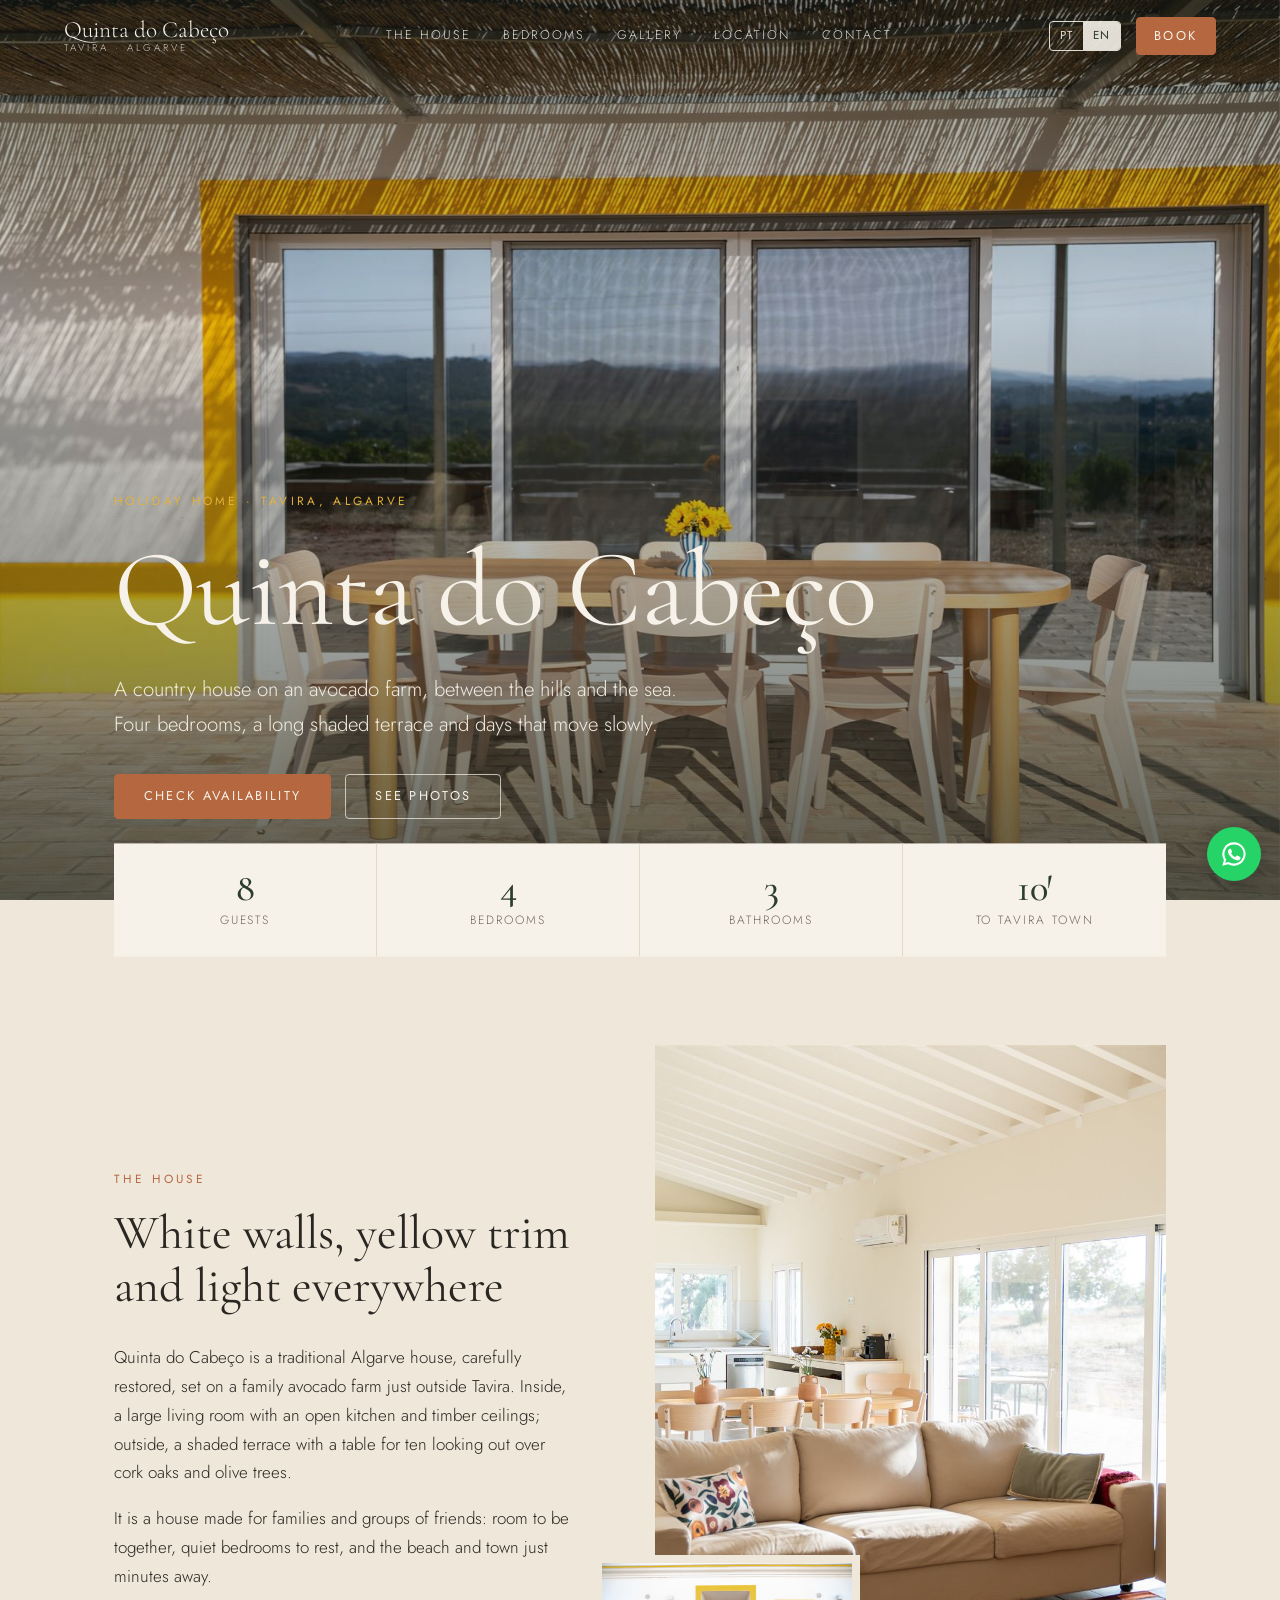
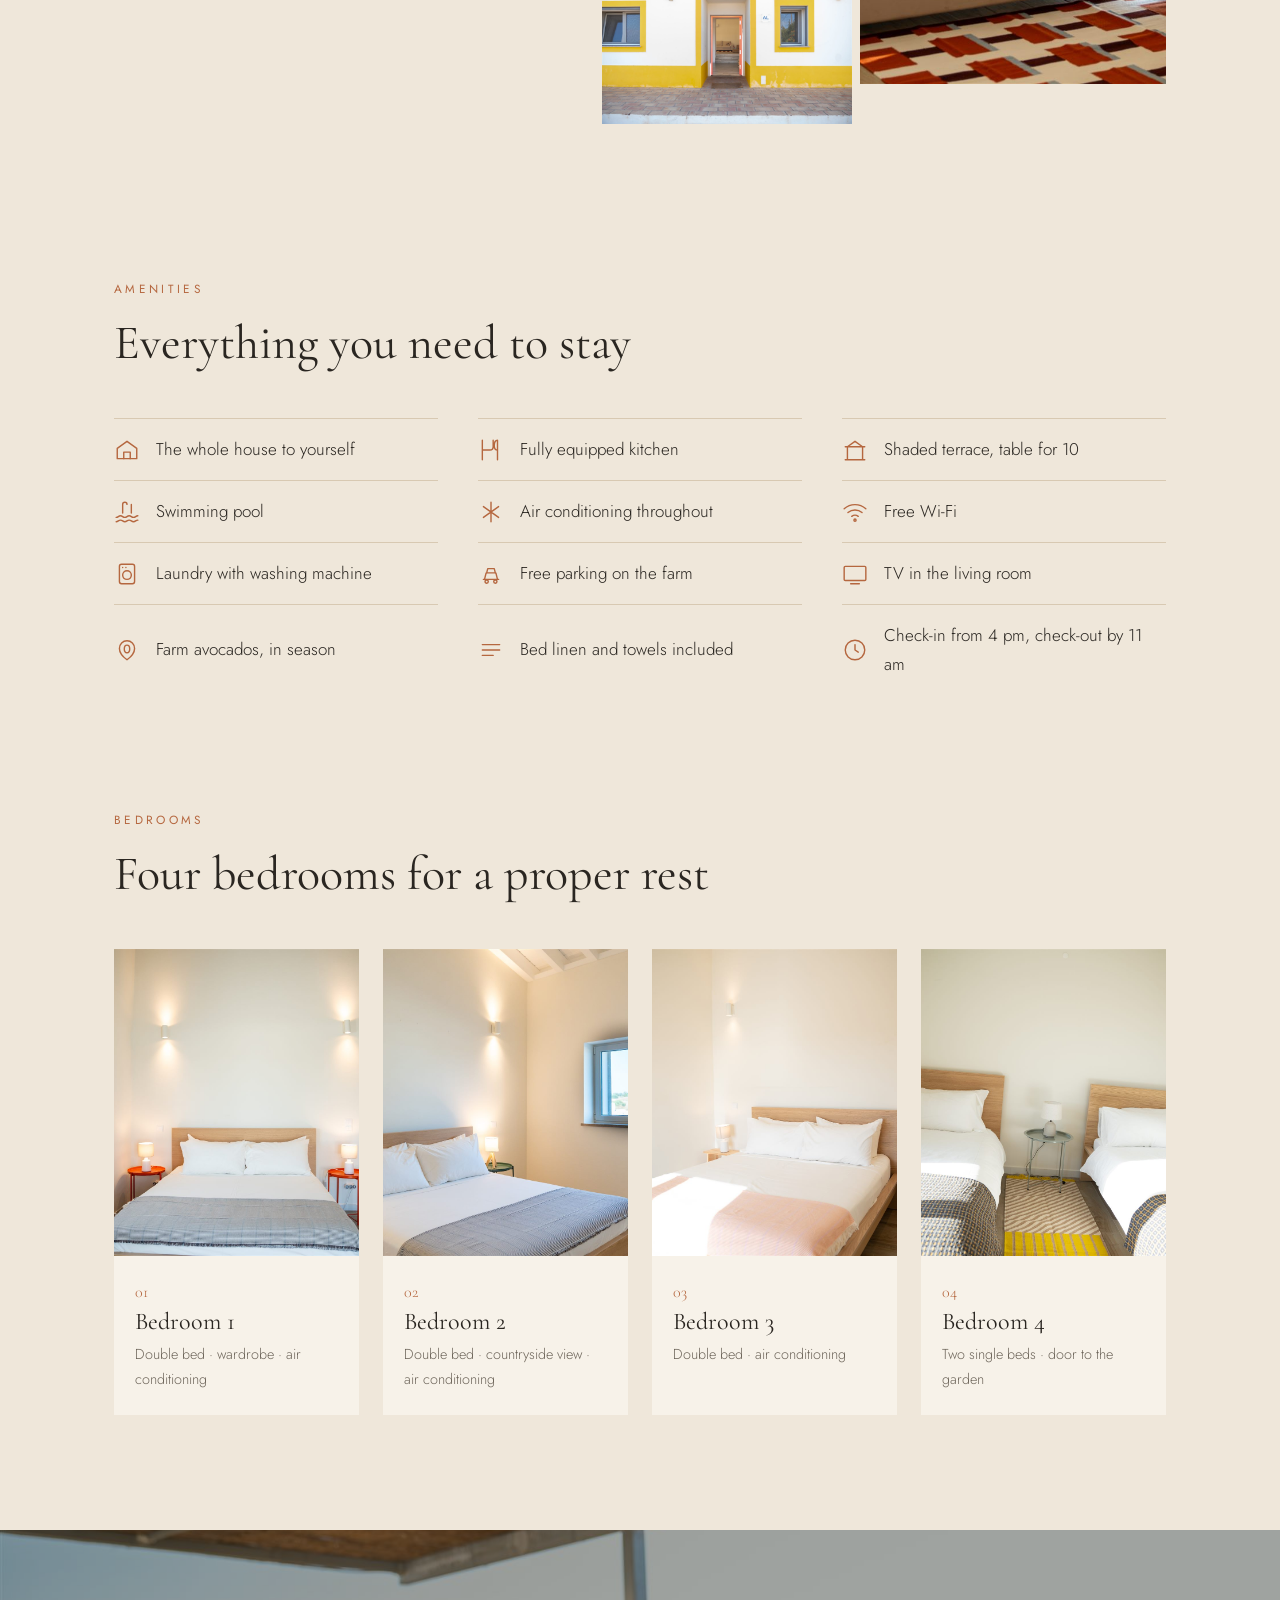
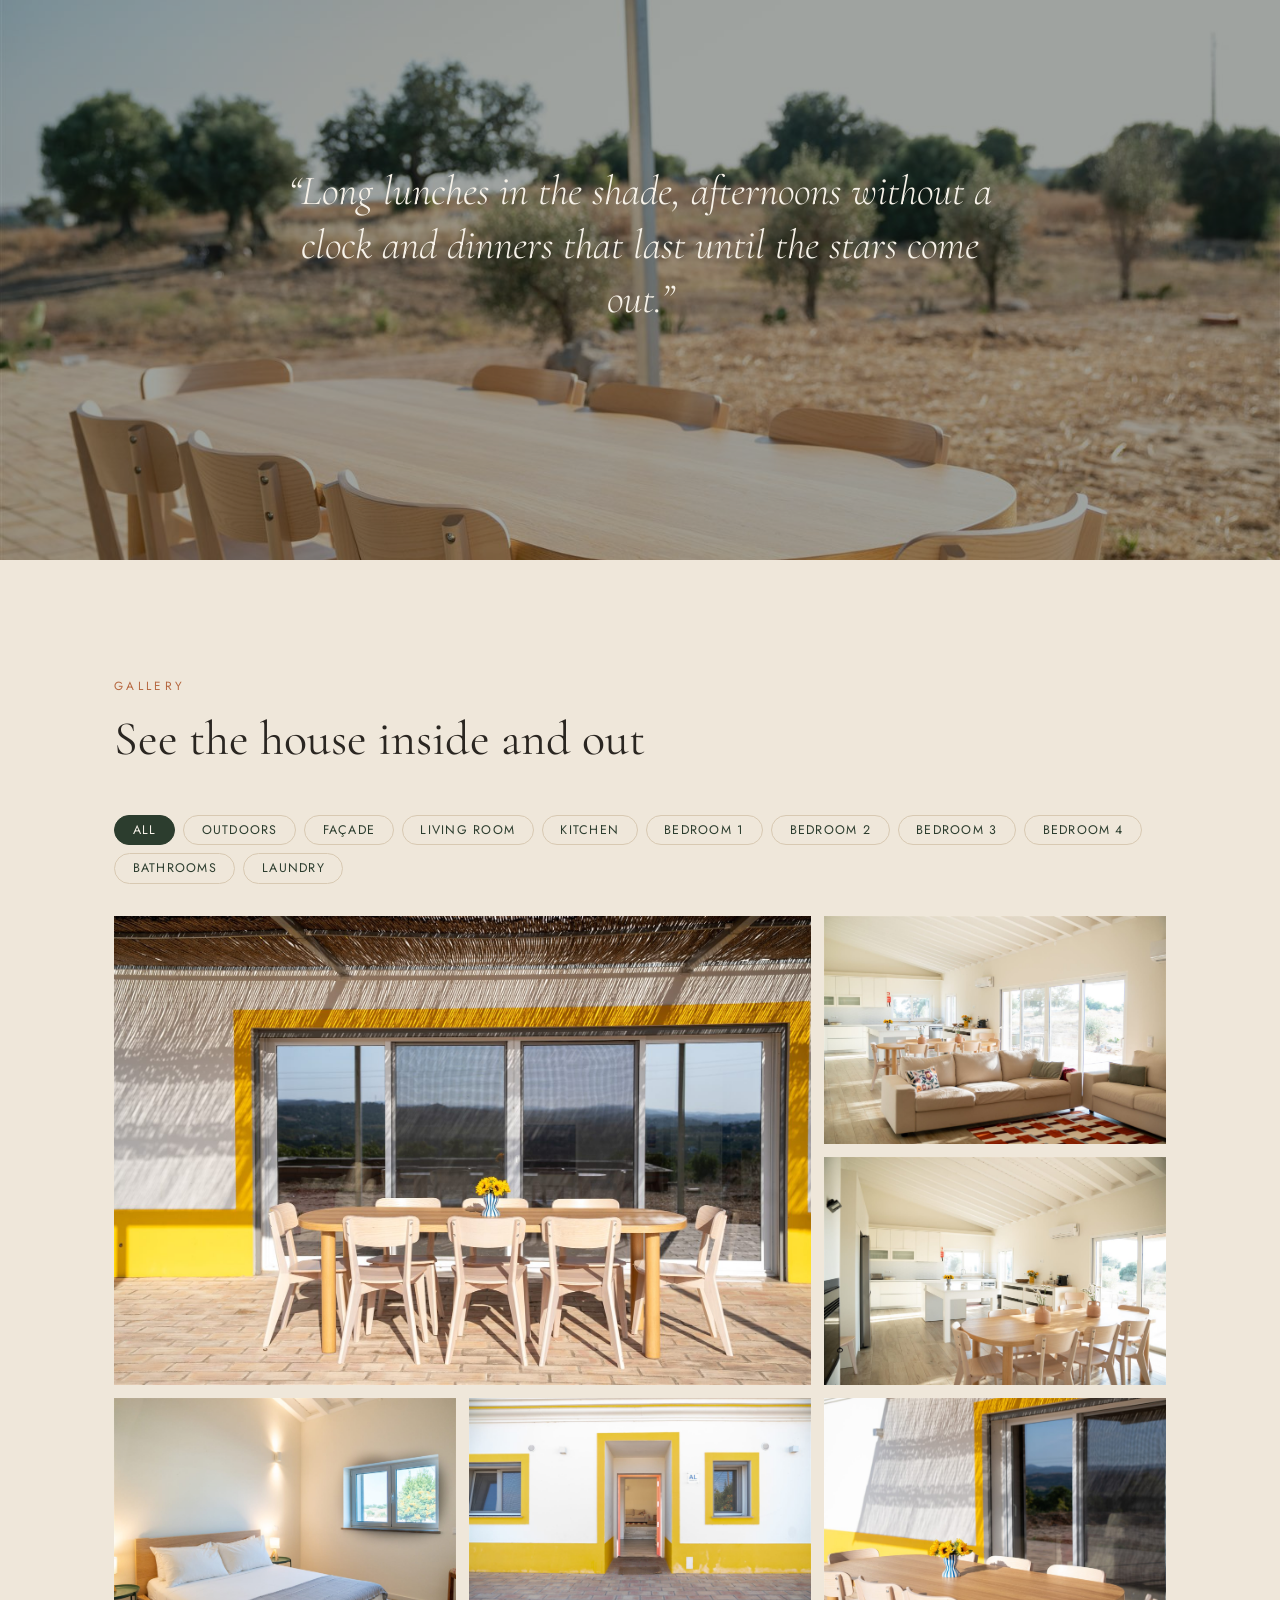
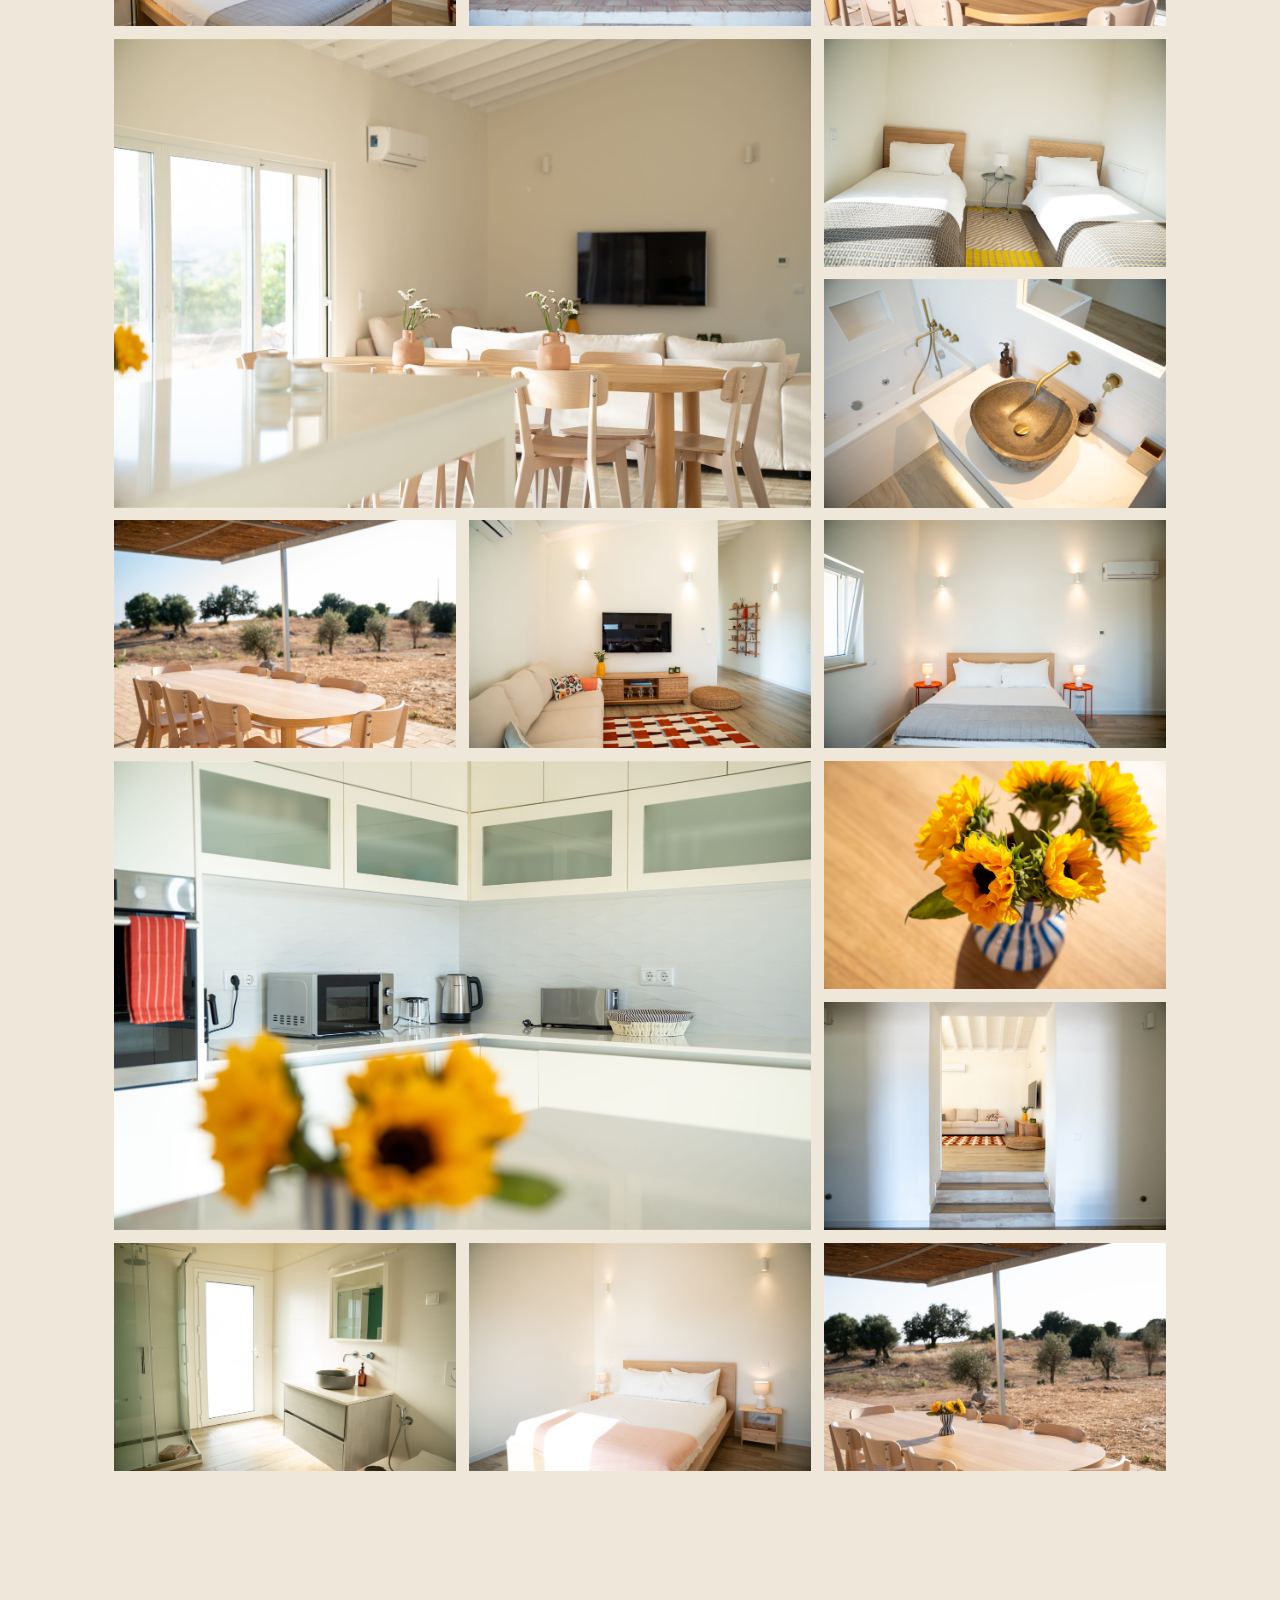
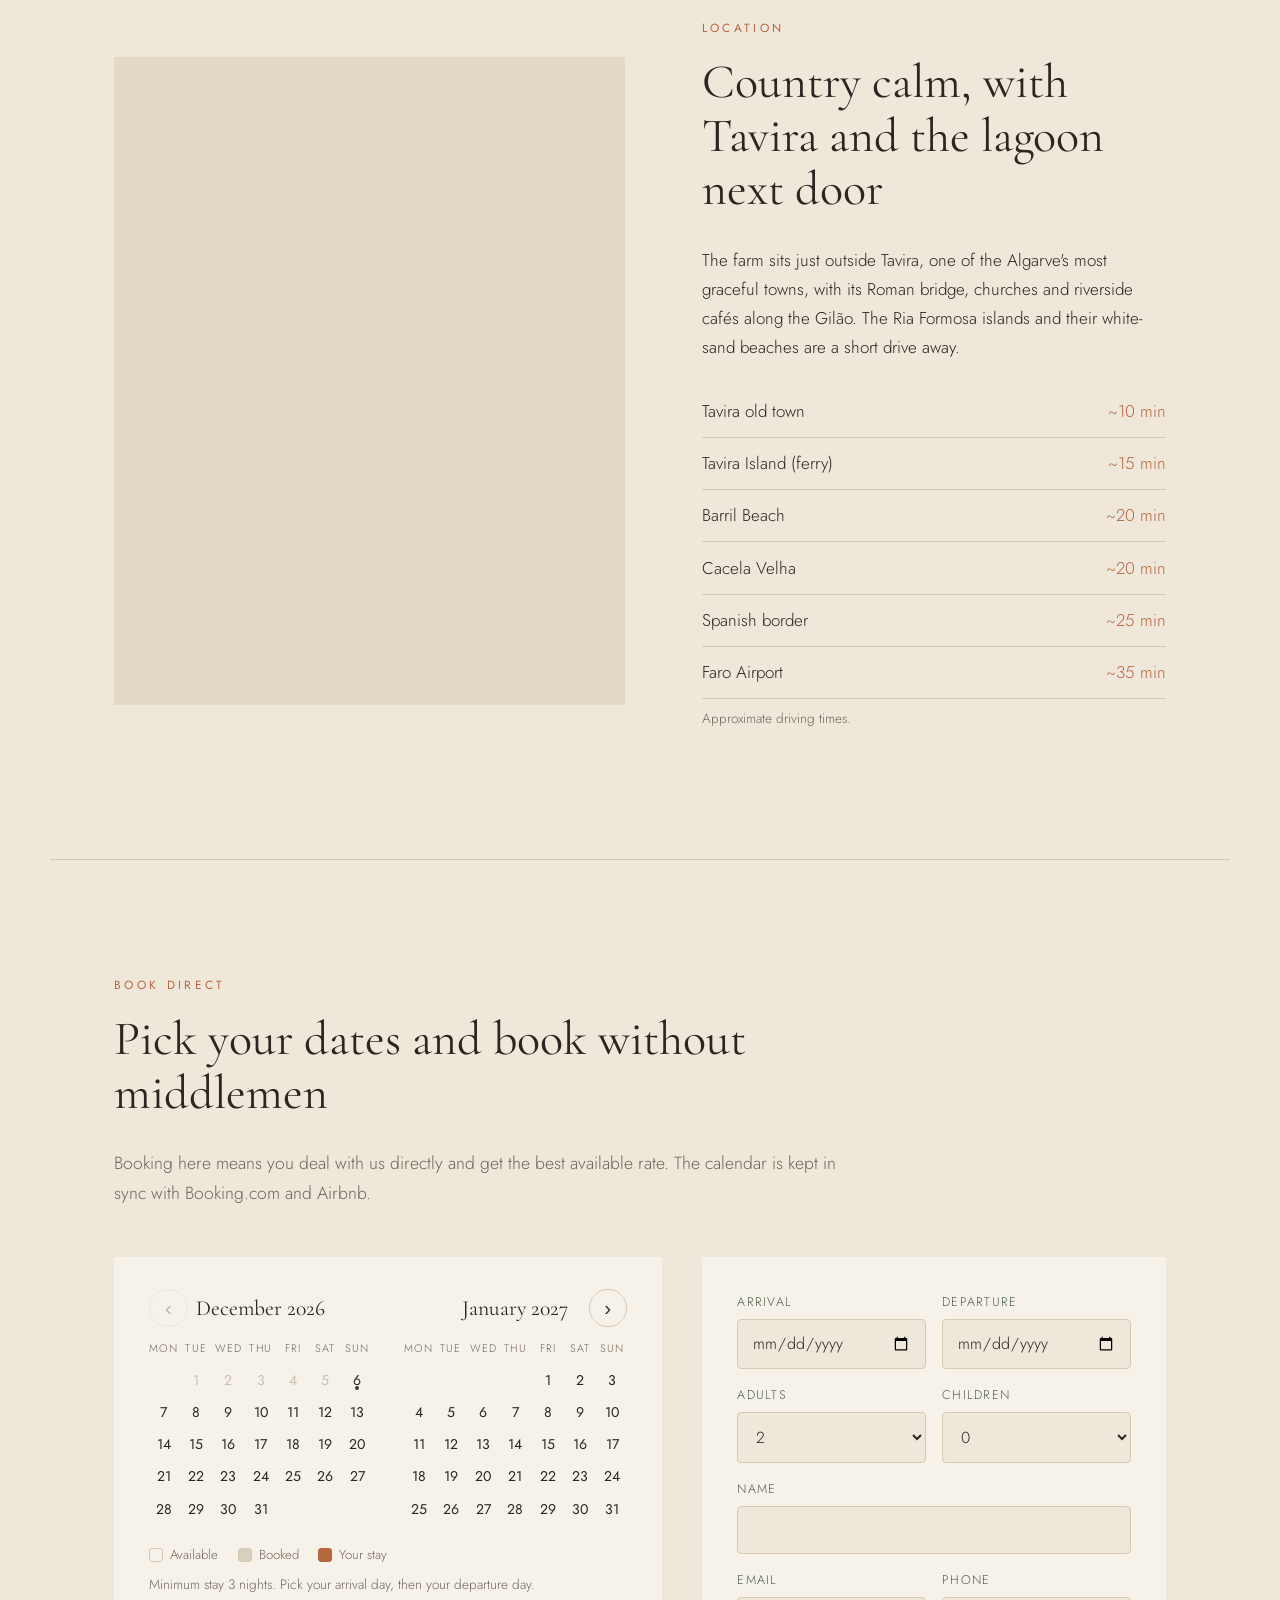
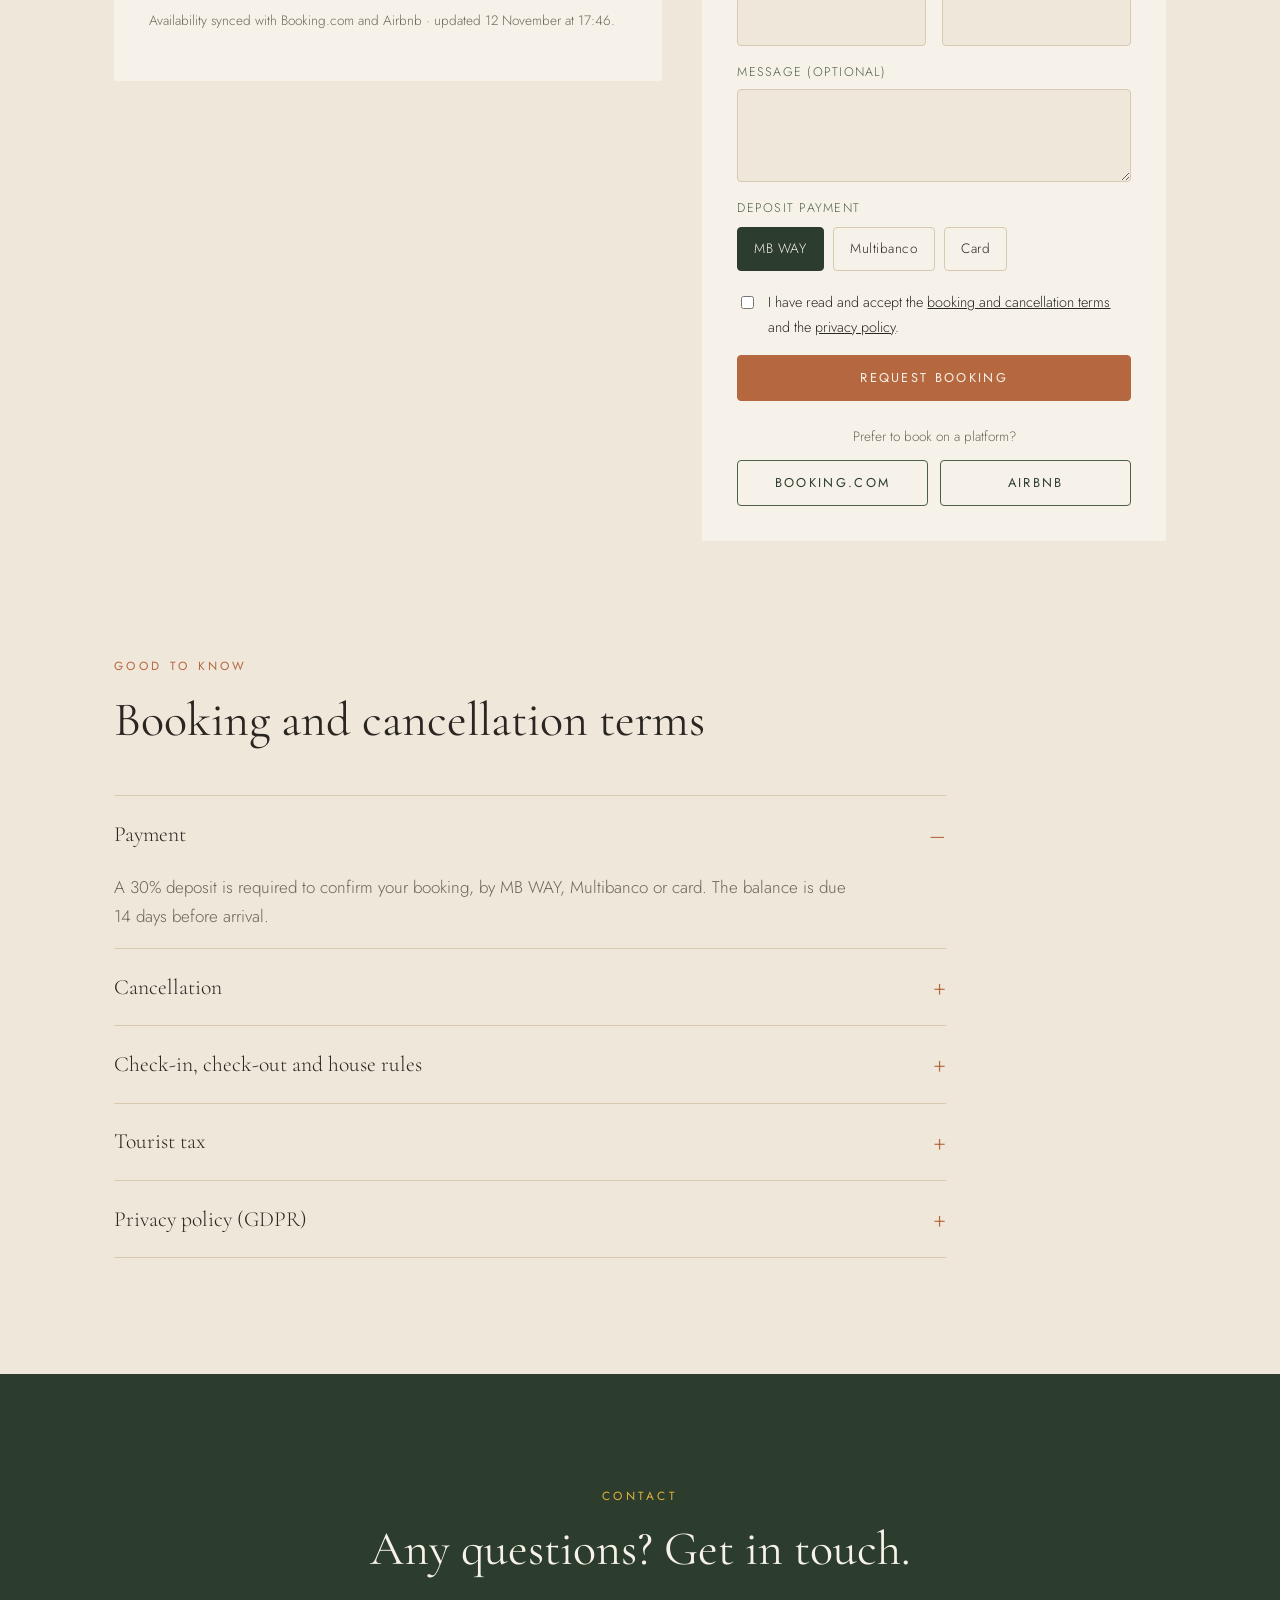
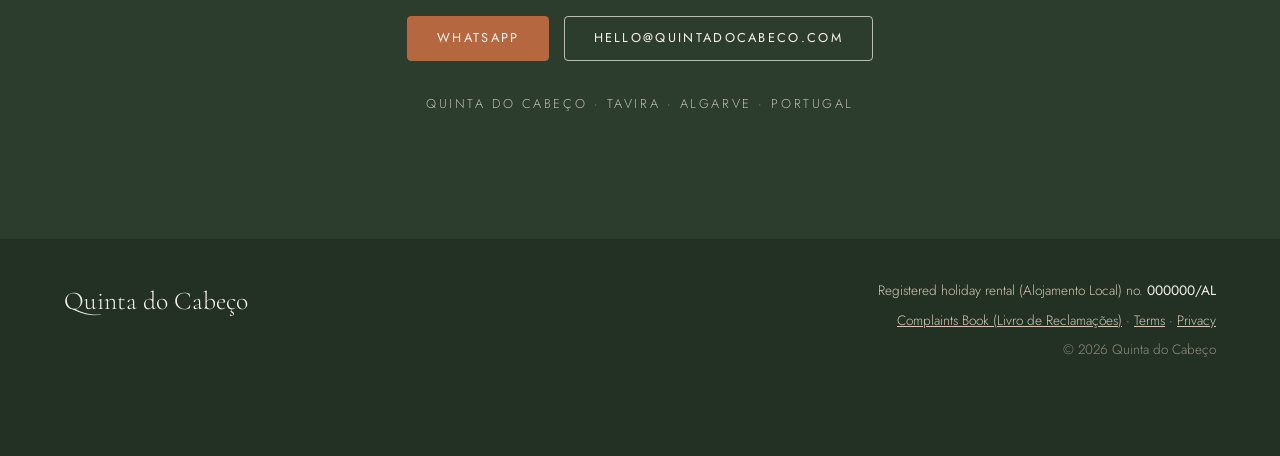
==== commit 8cebf74b: "Sync availability calendar with Booking.com and Airbnb A scheduled GitHub Action (every 30 min) impo" ====
--- a/index.html
+++ b/index.html
@@ -211,6 +211,7 @@
         <span><i class="lg lg-sel"></i><span data-l="pt">A sua estadia</span><span data-l="en">Your stay</span></span>
       </div>
       <p class="note"><span data-l="pt">Estadia mínima de 3 noites. Escolha o dia de chegada e depois o de saída.</span><span data-l="en">Minimum stay 3 nights. Pick your arrival day, then your departure day.</span></p>
+      <p class="note avail-note" id="availNote" aria-live="polite"></p>
     </div>
 
     <div class="book-side">
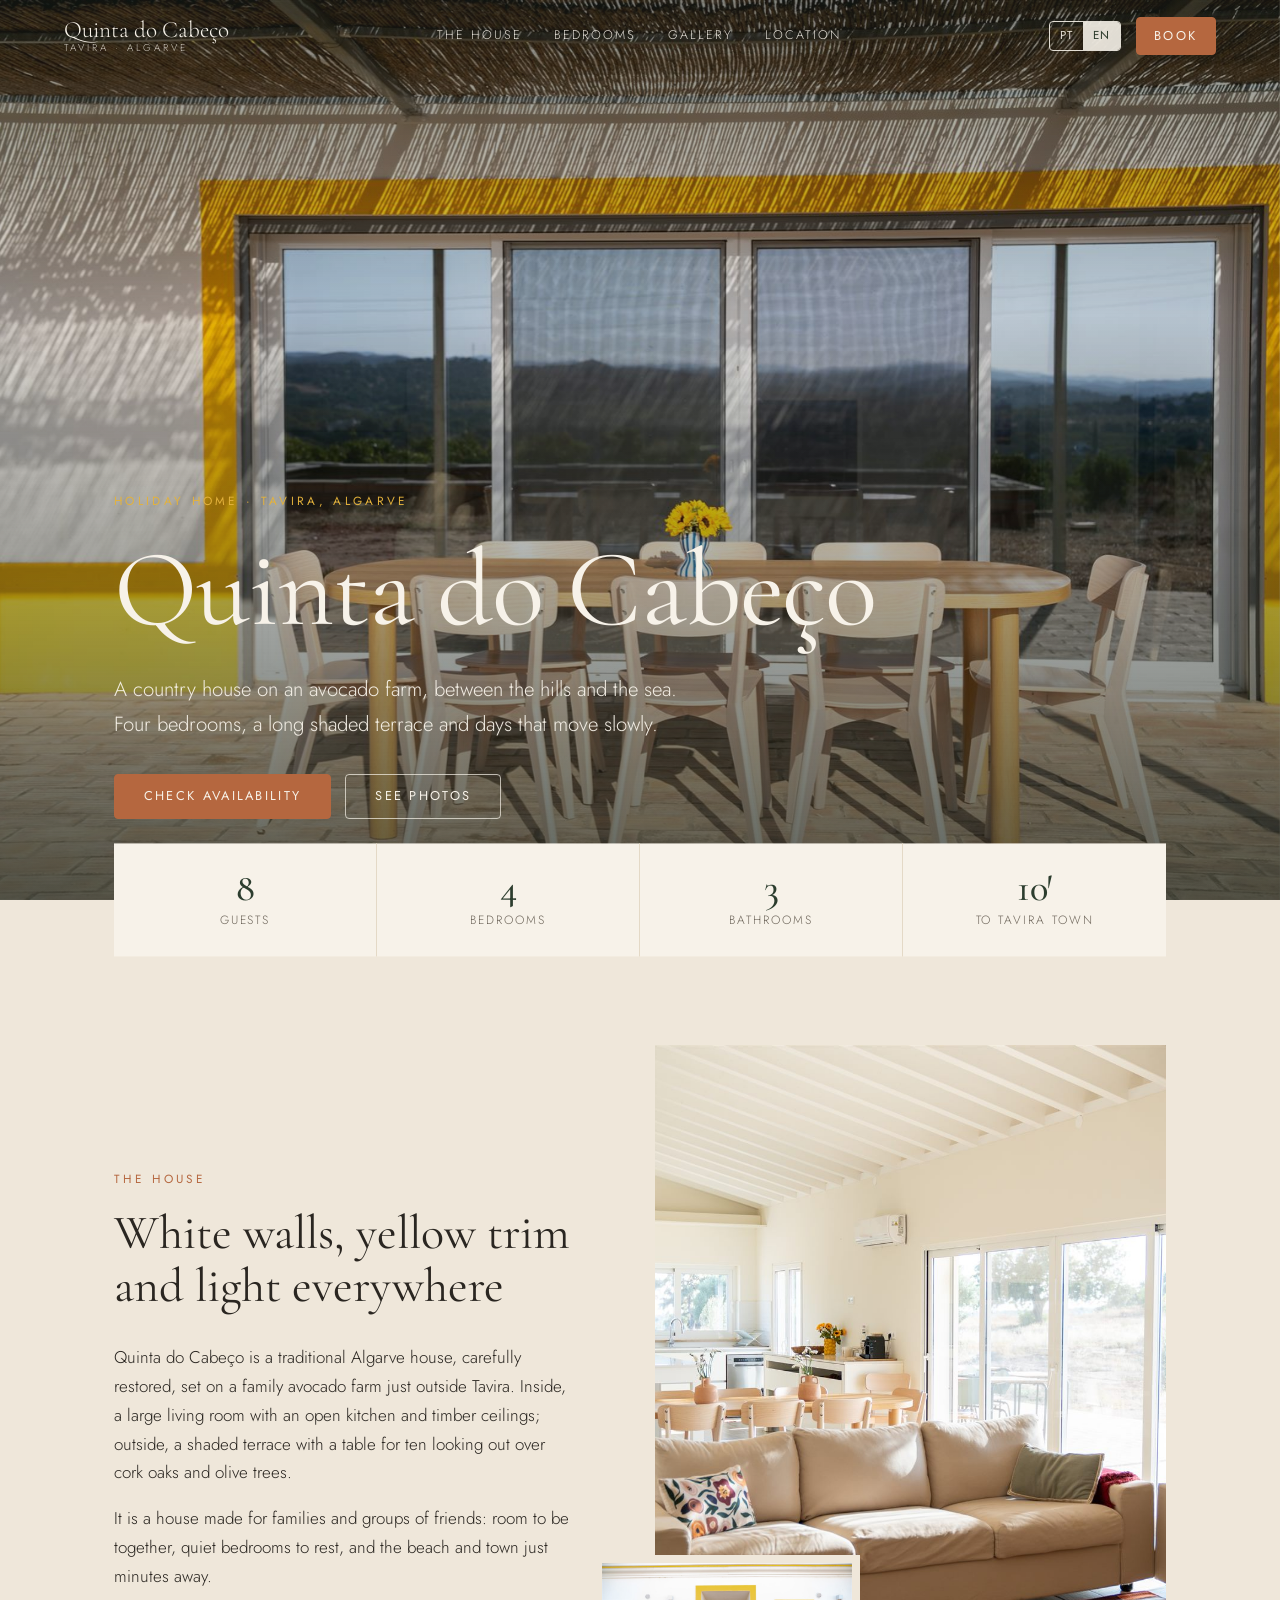
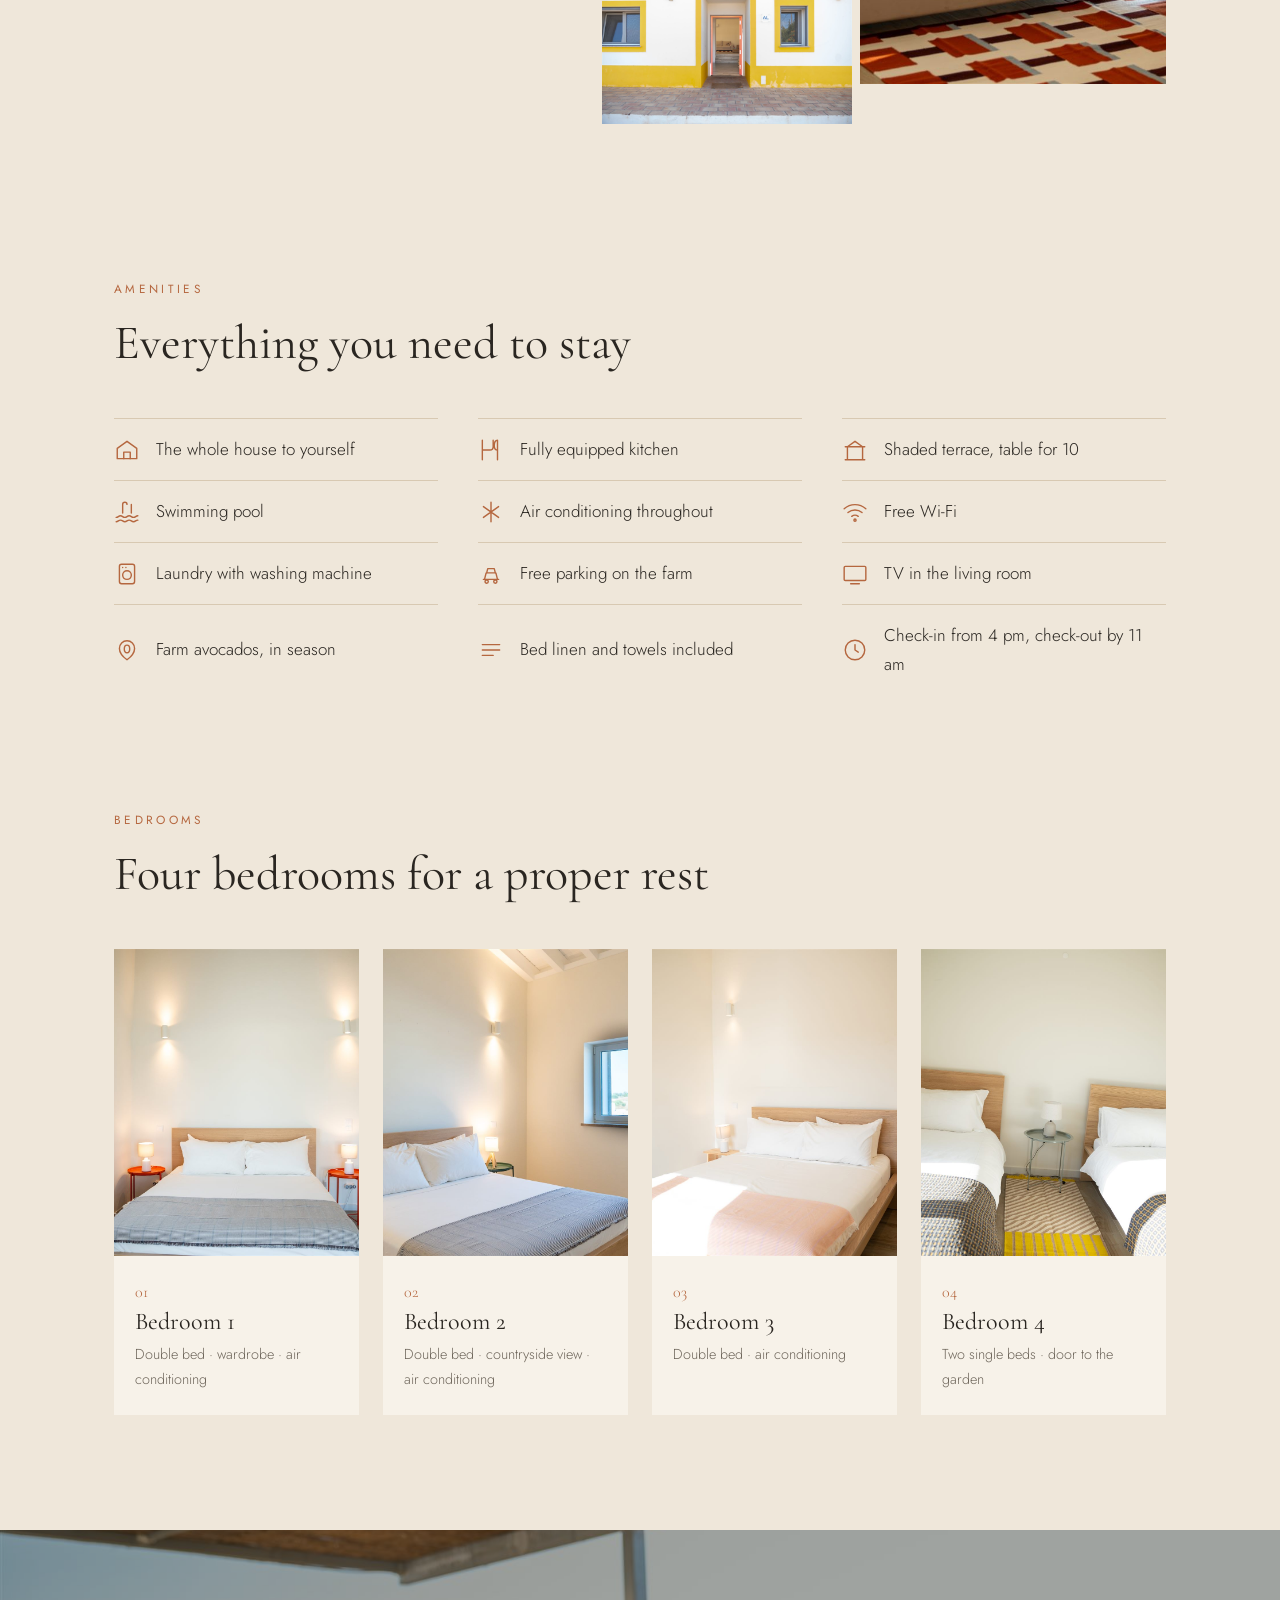
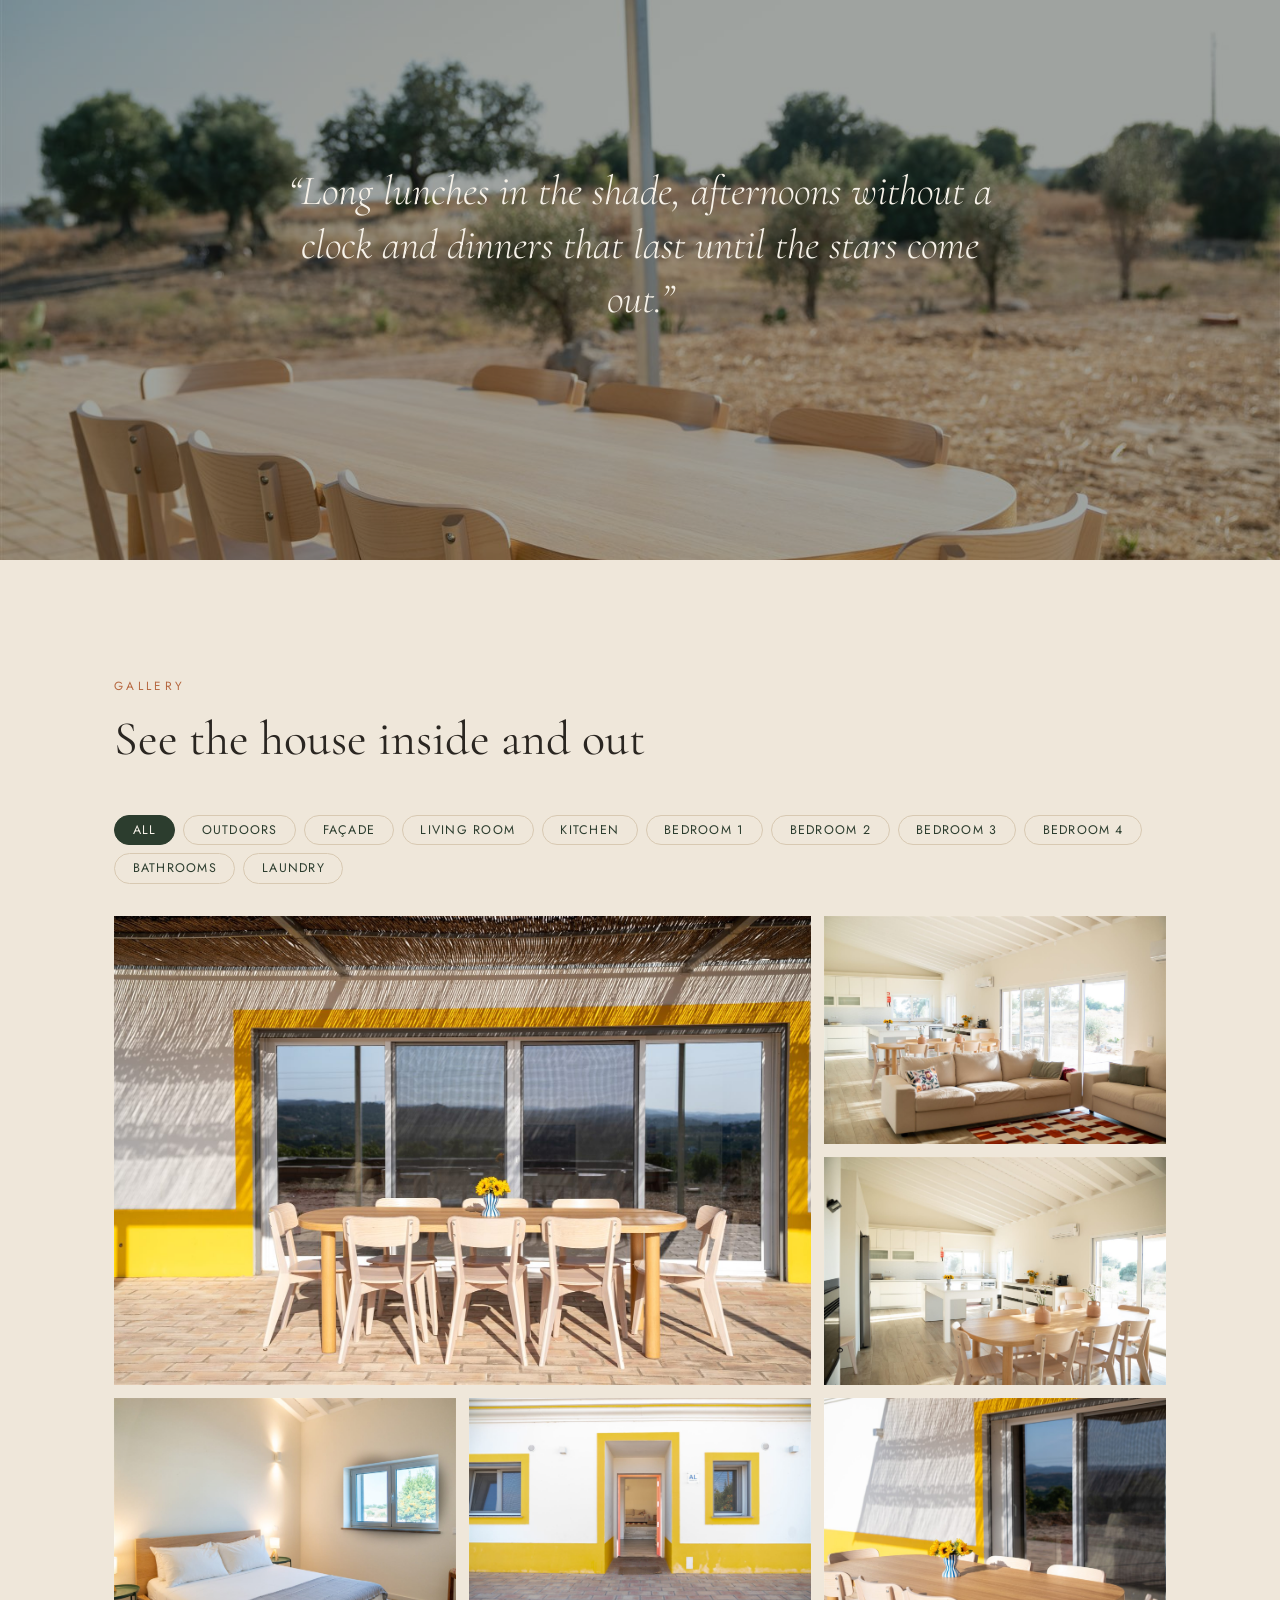
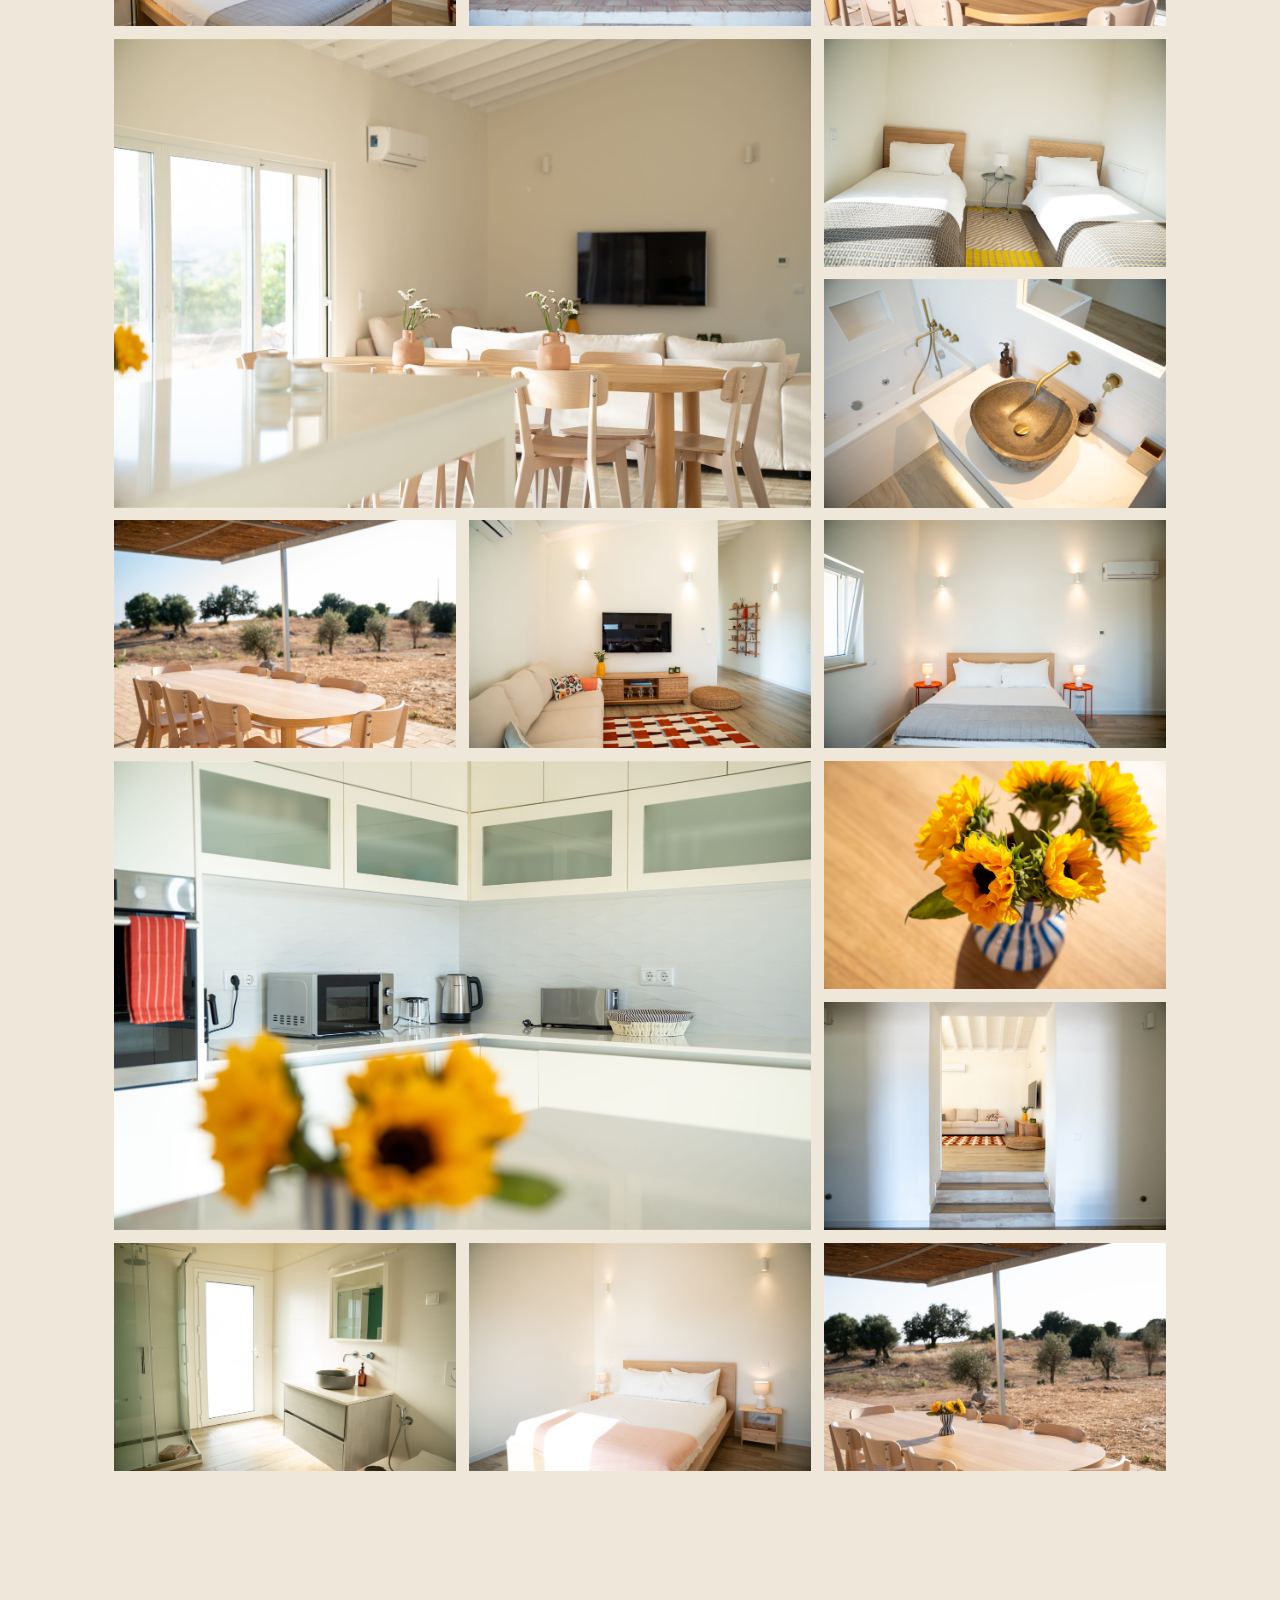
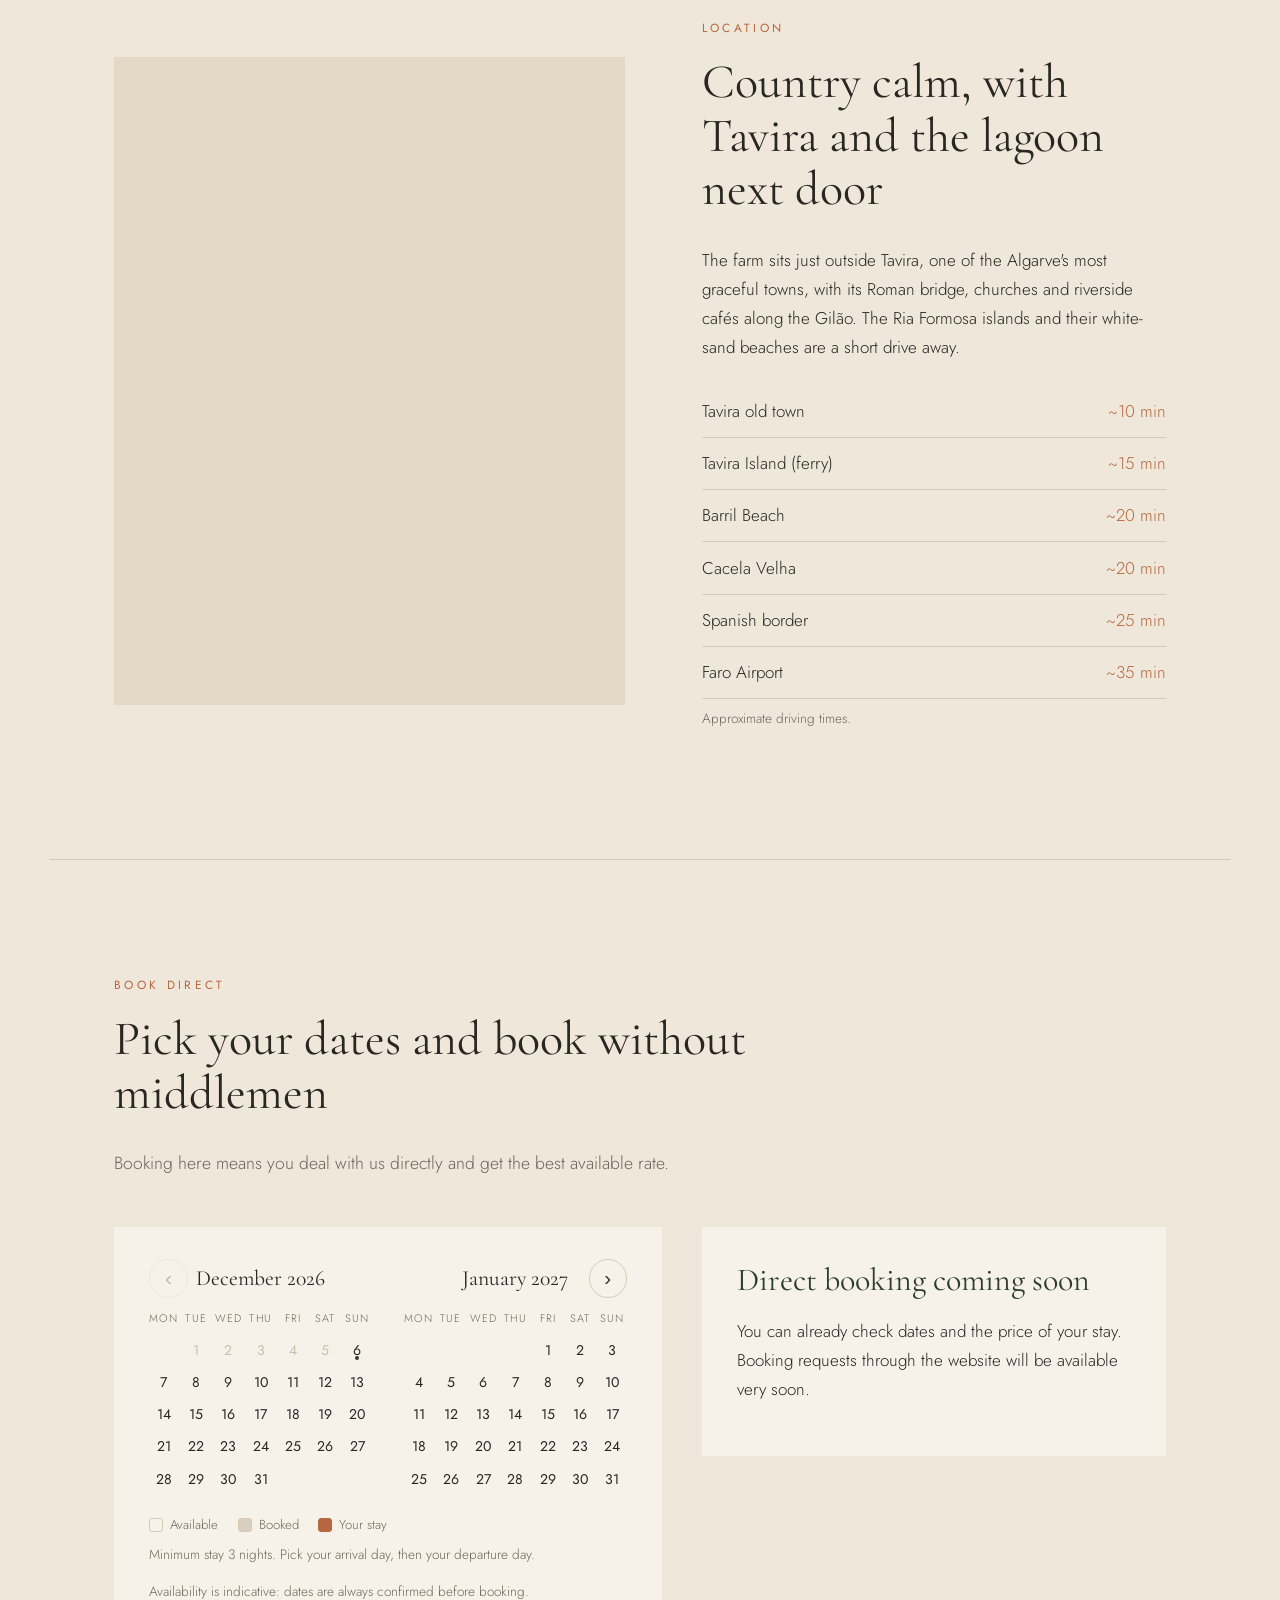
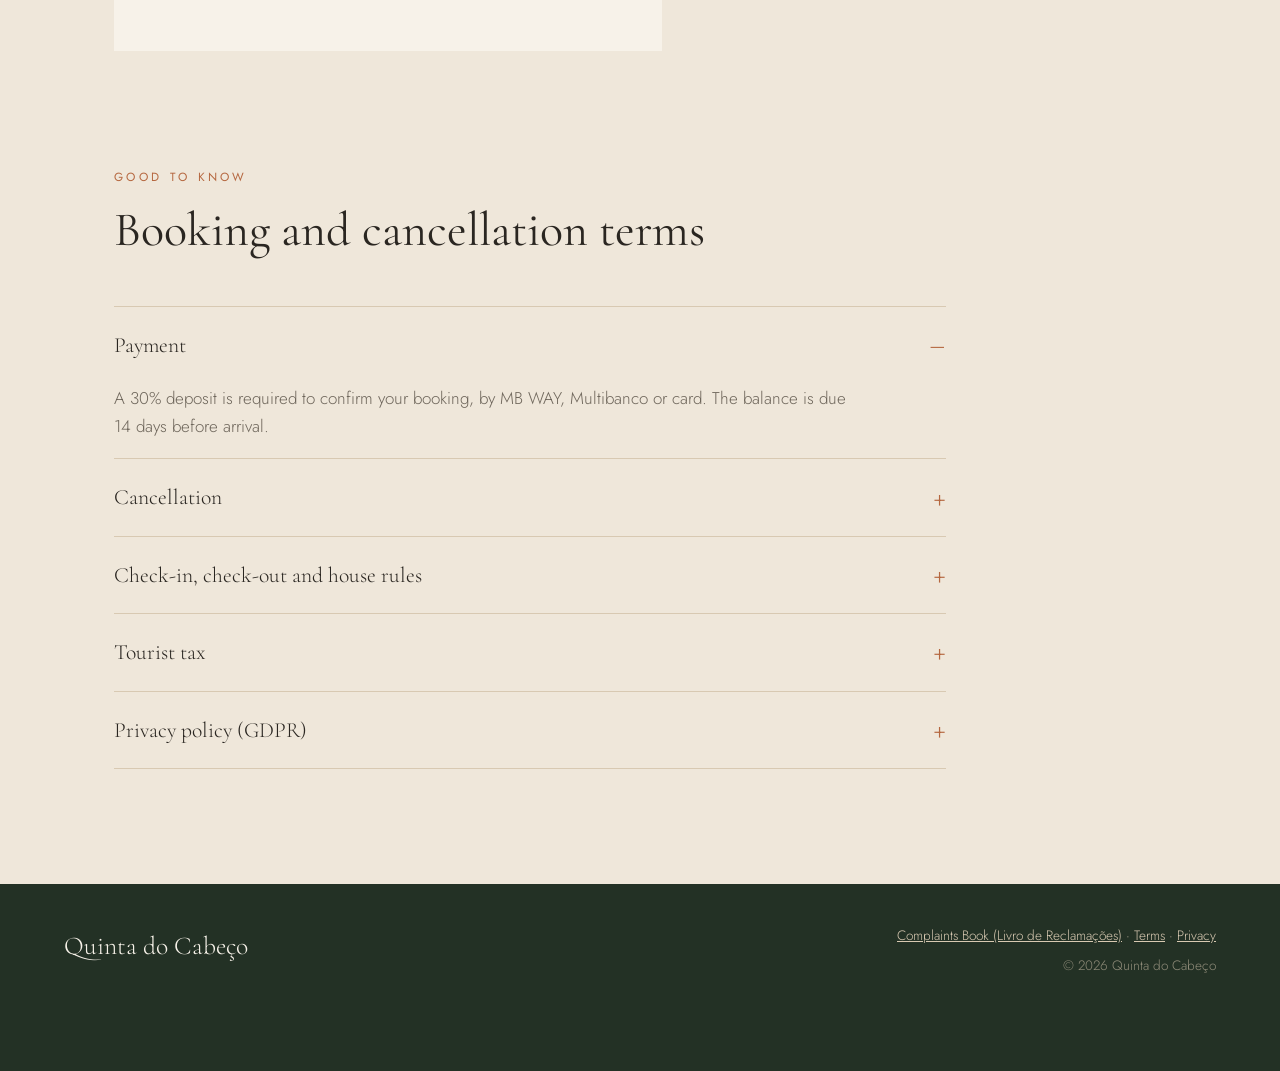
==== commit f018aa23: "Hide placeholder content until real details are filled in All owner details (RNAL, email, WhatsApp, " ====
--- a/index.html
+++ b/index.html
@@ -8,6 +8,7 @@
   <meta property="og:title" content="Quinta do Cabeço · Tavira, Algarve">
   <meta property="og:description" content="Casa de campo numa quinta de abacates perto de Tavira. Reserve diretamente.">
   <meta property="og:image" content="images/gallery/pool-area/pool-area-04.jpg">
+  <link rel="icon" href="data:image/svg+xml,%3Csvg xmlns='http://www.w3.org/2000/svg' viewBox='0 0 64 64'%3E%3Crect width='64' height='64' rx='12' fill='%232C3D2E'/%3E%3Cellipse cx='32' cy='35' rx='15' ry='20' fill='%23E3B23C'/%3E%3Ccircle cx='32' cy='40' r='7' fill='%23B5673F'/%3E%3C/svg%3E">
   <link rel="preconnect" href="https://fonts.googleapis.com">
   <link rel="preconnect" href="https://fonts.gstatic.com" crossorigin>
   <link href="https://fonts.googleapis.com/css2?family=Cormorant+Garamond:ital,wght@0,400;0,500;0,600;1,400&family=Jost:wght@300;400;500&display=swap" rel="stylesheet">
@@ -27,7 +28,7 @@
     <a href="#quartos"><span data-l="pt">Quartos</span><span data-l="en">Bedrooms</span></a>
     <a href="#galeria"><span data-l="pt">Galeria</span><span data-l="en">Gallery</span></a>
     <a href="#localizacao"><span data-l="pt">Localização</span><span data-l="en">Location</span></a>
-    <a href="#contacto"><span data-l="pt">Contacto</span><span data-l="en">Contact</span></a>
+    <a href="#contacto" data-needs-any="email whatsapp" hidden><span data-l="pt">Contacto</span><span data-l="en">Contact</span></a>
   </nav>
 
   <div class="header-actions">
@@ -194,7 +195,8 @@
   <div class="section-head">
     <p class="eyebrow"><span data-l="pt">Reserva direta</span><span data-l="en">Book direct</span></p>
     <h2><span data-l="pt">Escolha as datas e reserve sem intermediários</span><span data-l="en">Pick your dates and book without middlemen</span></h2>
-    <p class="lead"><span data-l="pt">Ao reservar aqui fala diretamente connosco e tem o melhor preço disponível. O calendário está sincronizado com o Booking e o Airbnb.</span><span data-l="en">Booking here means you deal with us directly and get the best available rate. The calendar is kept in sync with Booking.com and Airbnb.</span></p>
+    <p class="lead"><span data-l="pt">Ao reservar aqui fala diretamente connosco e tem o melhor preço disponível.</span><span data-l="en">Booking here means you deal with us directly and get the best available rate.</span>
+      <span data-needs="sync" hidden><span data-l="pt">O calendário está sincronizado com o Booking e o Airbnb.</span><span data-l="en">The calendar is kept in sync with Booking.com and Airbnb.</span></span></p>
   </div>
 
   <div class="book-grid">
@@ -215,7 +217,20 @@
     </div>
 
     <div class="book-side">
-      <form class="book-form" id="bookForm" novalidate>
+      <div class="book-soon" data-needs-none="email" hidden>
+        <h3><span data-l="pt">Reservas diretas brevemente</span><span data-l="en">Direct booking coming soon</span></h3>
+        <p><span data-l="pt">Já pode ver as datas e o valor da estadia. Os pedidos de reserva pelo site vão estar disponíveis muito em breve.</span><span data-l="en">You can already check dates and the price of your stay. Booking requests through the website will be available very soon.</span></p>
+        <div class="quote" id="quoteSoon" aria-live="polite"></div>
+        <div data-needs-any="booking airbnb" hidden>
+          <p class="or"><span data-l="pt">Entretanto, pode reservar numa plataforma:</span><span data-l="en">In the meantime, you can book on a platform:</span></p>
+          <div class="platforms">
+            <a href="#" class="btn btn-line" data-needs="booking" data-link="booking" target="_blank" rel="noopener" hidden>Booking.com</a>
+            <a href="#" class="btn btn-line" data-needs="airbnb" data-link="airbnb" target="_blank" rel="noopener" hidden>Airbnb</a>
+          </div>
+        </div>
+      </div>
+
+      <form class="book-form" id="bookForm" data-needs="email" novalidate hidden>
         <div class="row2">
           <label><span data-l="pt">Chegada</span><span data-l="en">Arrival</span>
             <input type="date" name="checkin" id="checkin" required></label>
@@ -241,7 +256,7 @@
 
         <div class="quote" id="quote" aria-live="polite"></div>
 
-        <fieldset class="pay">
+        <fieldset class="pay" data-needs="payments" hidden>
           <legend><span data-l="pt">Pagamento do sinal</span><span data-l="en">Deposit payment</span></legend>
           <label class="pay-opt"><input type="radio" name="pay" value="MB WAY" checked><span>MB WAY</span></label>
           <label class="pay-opt"><input type="radio" name="pay" value="Multibanco"><span>Multibanco</span></label>
@@ -256,17 +271,22 @@
         <p class="form-error" id="formError" role="alert"></p>
         <button type="submit" class="btn btn-block"><span data-l="pt">Pedir reserva</span><span data-l="en">Request booking</span></button>
 
-        <p class="or"><span data-l="pt">Prefere reservar numa plataforma?</span><span data-l="en">Prefer to book on a platform?</span></p>
-        <div class="platforms">
-          <a href="#" class="btn btn-line" target="_blank" rel="noopener">Booking.com</a>
-          <a href="#" class="btn btn-line" target="_blank" rel="noopener">Airbnb</a>
+        <div data-needs-any="booking airbnb" hidden>
+          <p class="or"><span data-l="pt">Prefere reservar numa plataforma?</span><span data-l="en">Prefer to book on a platform?</span></p>
+          <div class="platforms">
+            <a href="#" class="btn btn-line" data-needs="booking" data-link="booking" target="_blank" rel="noopener" hidden>Booking.com</a>
+            <a href="#" class="btn btn-line" data-needs="airbnb" data-link="airbnb" target="_blank" rel="noopener" hidden>Airbnb</a>
+          </div>
         </div>
       </form>
 
       <div class="book-done" id="bookDone" hidden>
-        <h3><span data-l="pt">Pedido recebido. Obrigado!</span><span data-l="en">Request received. Thank you!</span></h3>
+        <h3 data-needs="payments" hidden><span data-l="pt">Pedido recebido. Obrigado!</span><span data-l="en">Request received. Thank you!</span></h3>
+        <h3 data-needs-none="payments" hidden><span data-l="pt">Falta só enviar o email</span><span data-l="en">Just send the email</span></h3>
         <p id="doneSummary"></p>
-        <p><span data-l="pt">Vai receber um email de confirmação com as instruções para pagar o sinal. A reserva fica confirmada assim que o pagamento for recebido.</span><span data-l="en">You will receive a confirmation email with instructions to pay the deposit. Your booking is confirmed as soon as the payment is received.</span></p>
+        <p data-needs="payments" hidden><span data-l="pt">Vai receber um email de confirmação com as instruções para pagar o sinal. A reserva fica confirmada assim que o pagamento for recebido.</span><span data-l="en">You will receive a confirmation email with instructions to pay the deposit. Your booking is confirmed as soon as the payment is received.</span></p>
+        <p data-needs-none="payments" hidden><span data-l="pt">Abrimos o seu programa de email com o pedido já escrito. Envie-o e respondemos a confirmar as datas e a explicar como pagar o sinal. A reserva só fica confirmada depois da nossa resposta.</span><span data-l="en">We have opened your email app with the request already written. Send it and we will reply to confirm the dates and explain how to pay the deposit. Your booking is only confirmed after our reply.</span></p>
+        <p data-needs-none="payments" hidden><a href="#" id="mailAgain"><span data-l="pt">O email não abriu? Clique aqui.</span><span data-l="en">Email didn't open? Click here.</span></a></p>
         <button type="button" class="btn btn-line" id="bookAgain"><span data-l="pt">Fazer outro pedido</span><span data-l="en">Make another request</span></button>
       </div>
     </div>
@@ -309,12 +329,12 @@
 </section>
 
 <!-- ============ CONTACTO ============ -->
-<section class="contact" id="contacto">
+<section class="contact" id="contacto" data-needs-any="email whatsapp" hidden>
   <p class="eyebrow light"><span data-l="pt">Contacto</span><span data-l="en">Contact</span></p>
   <h2><span data-l="pt">Tem alguma pergunta? Fale connosco.</span><span data-l="en">Any questions? Get in touch.</span></h2>
   <div class="contact-actions">
-    <a class="btn" href="https://wa.me/351900000000" target="_blank" rel="noopener">WhatsApp</a>
-    <a class="btn btn-ghost-light" href="mailto:hello@quintadocabeco.com">hello@quintadocabeco.com</a>
+    <a class="btn" href="#" data-needs="whatsapp" data-link="whatsapp" target="_blank" rel="noopener" hidden>WhatsApp</a>
+    <a class="btn btn-ghost-light" href="#" data-needs="email" data-link="email" data-text="email" hidden></a>
   </div>
   <p class="contact-addr">Quinta do Cabeço · Tavira · Algarve · Portugal</p>
 </section>
@@ -325,7 +345,7 @@
 <footer class="site-footer">
   <div class="foot-brand">Quinta do Cabeço</div>
   <div class="foot-legal">
-    <p><span data-l="pt">Alojamento Local registado com o n.º</span><span data-l="en">Registered holiday rental (Alojamento Local) no.</span> <strong>000000/AL</strong></p>
+    <p data-needs="rnal" hidden><span data-l="pt">Alojamento Local registado com o n.º</span><span data-l="en">Registered holiday rental (Alojamento Local) no.</span> <strong data-text="rnal"></strong></p>
     <p>
       <a href="https://www.livroreclamacoes.pt" target="_blank" rel="noopener"><span data-l="pt">Livro de Reclamações Eletrónico</span><span data-l="en">Complaints Book (Livro de Reclamações)</span></a>
       · <a href="#termos"><span data-l="pt">Termos</span><span data-l="en">Terms</span></a>
@@ -335,7 +355,7 @@
   </div>
 </footer>
 
-<a class="wa-float" href="https://wa.me/351900000000" target="_blank" rel="noopener" aria-label="WhatsApp">
+<a class="wa-float" href="#" data-needs="whatsapp" data-link="whatsapp" target="_blank" rel="noopener" aria-label="WhatsApp" hidden>
   <svg viewBox="0 0 24 24" aria-hidden="true"><path d="M12 2a10 10 0 0 0-8.6 15.1L2 22l5-1.3A10 10 0 1 0 12 2zm0 18.2a8.2 8.2 0 0 1-4.2-1.2l-.3-.2-3 .8.8-2.9-.2-.3A8.2 8.2 0 1 1 12 20.2zm4.5-6.1c-.2-.1-1.5-.7-1.7-.8-.2-.1-.4-.1-.6.1l-.8 1c-.1.2-.3.2-.5.1a6.7 6.7 0 0 1-3.3-2.9c-.3-.4.2-.4.7-1.4.1-.2 0-.3 0-.4l-.8-1.8c-.2-.5-.4-.4-.6-.4h-.5a1 1 0 0 0-.7.3 3 3 0 0 0-.9 2.2 5.2 5.2 0 0 0 1.1 2.7 11.8 11.8 0 0 0 4.5 4c1.7.7 2.3.8 3.2.6a2.7 2.7 0 0 0 1.8-1.2 2.2 2.2 0 0 0 .1-1.3c0-.1-.2-.2-.4-.3z"/></svg>
 </a>
 
--- a/styles.css
+++ b/styles.css
@@ -28,6 +28,7 @@
 }
 
 * { box-sizing: border-box; }
+[hidden] { display: none !important; }
 html { scroll-behavior: smooth; scroll-padding-top: var(--header-h); }
 body {
   margin: 0;
@@ -218,7 +219,9 @@
 /* ---------- reservar ---------- */
 .book { border-top: 1px solid var(--sand); }
 .book-grid { display: grid; grid-template-columns: 1.15fr 1fr; gap: 2.5rem; align-items: start; }
-.cal-card, .book-form, .book-done { background: var(--paper); padding: clamp(1.25rem, 3vw, 2.2rem); }
+.book-soon h3 { font-size: 2rem; color: var(--forest); }
+.book-soon .quote { margin-top: 1.2rem; }
+.cal-card, .book-form, .book-done, .book-soon { background: var(--paper); padding: clamp(1.25rem, 3vw, 2.2rem); }
 .cal-head { position: relative; height: 0; margin: 0; }
 .cal-head .cal-nav { position: absolute; top: -.2rem; z-index: 1; }
 #calPrev { left: 0; }
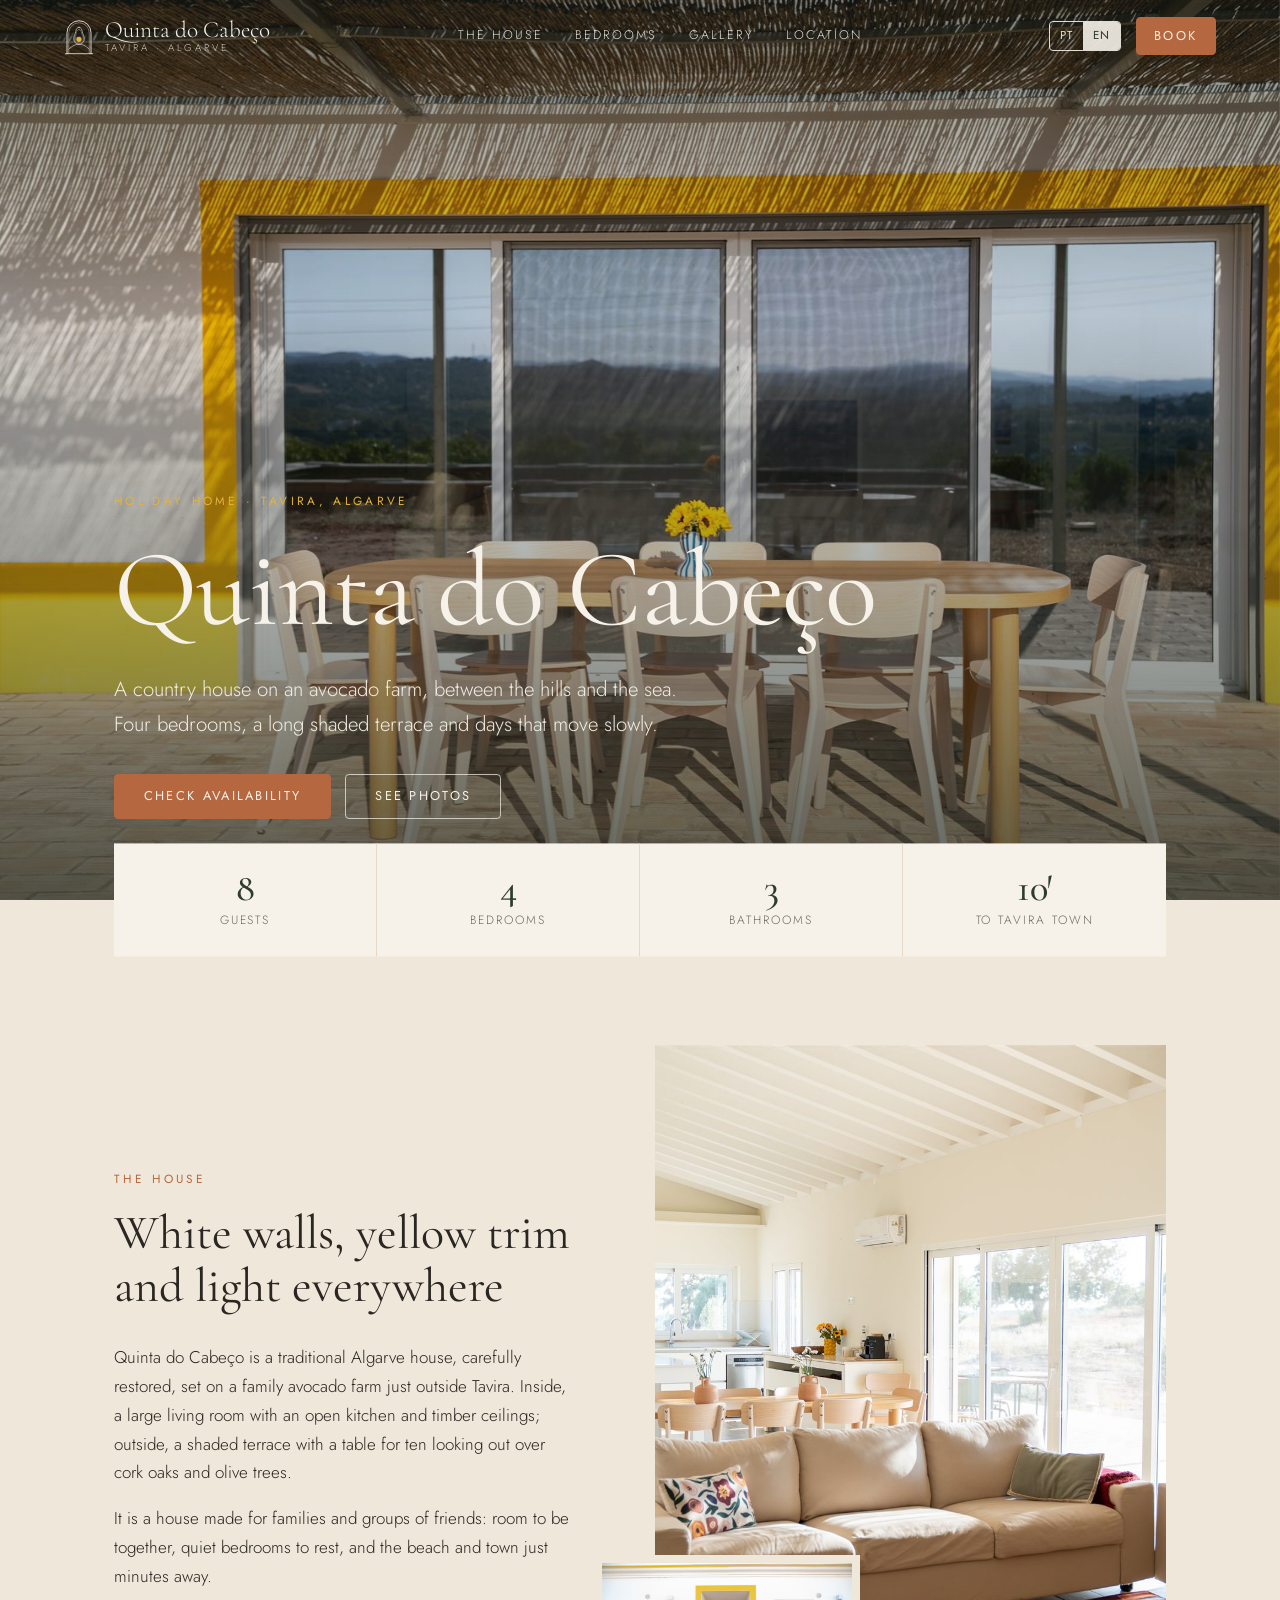
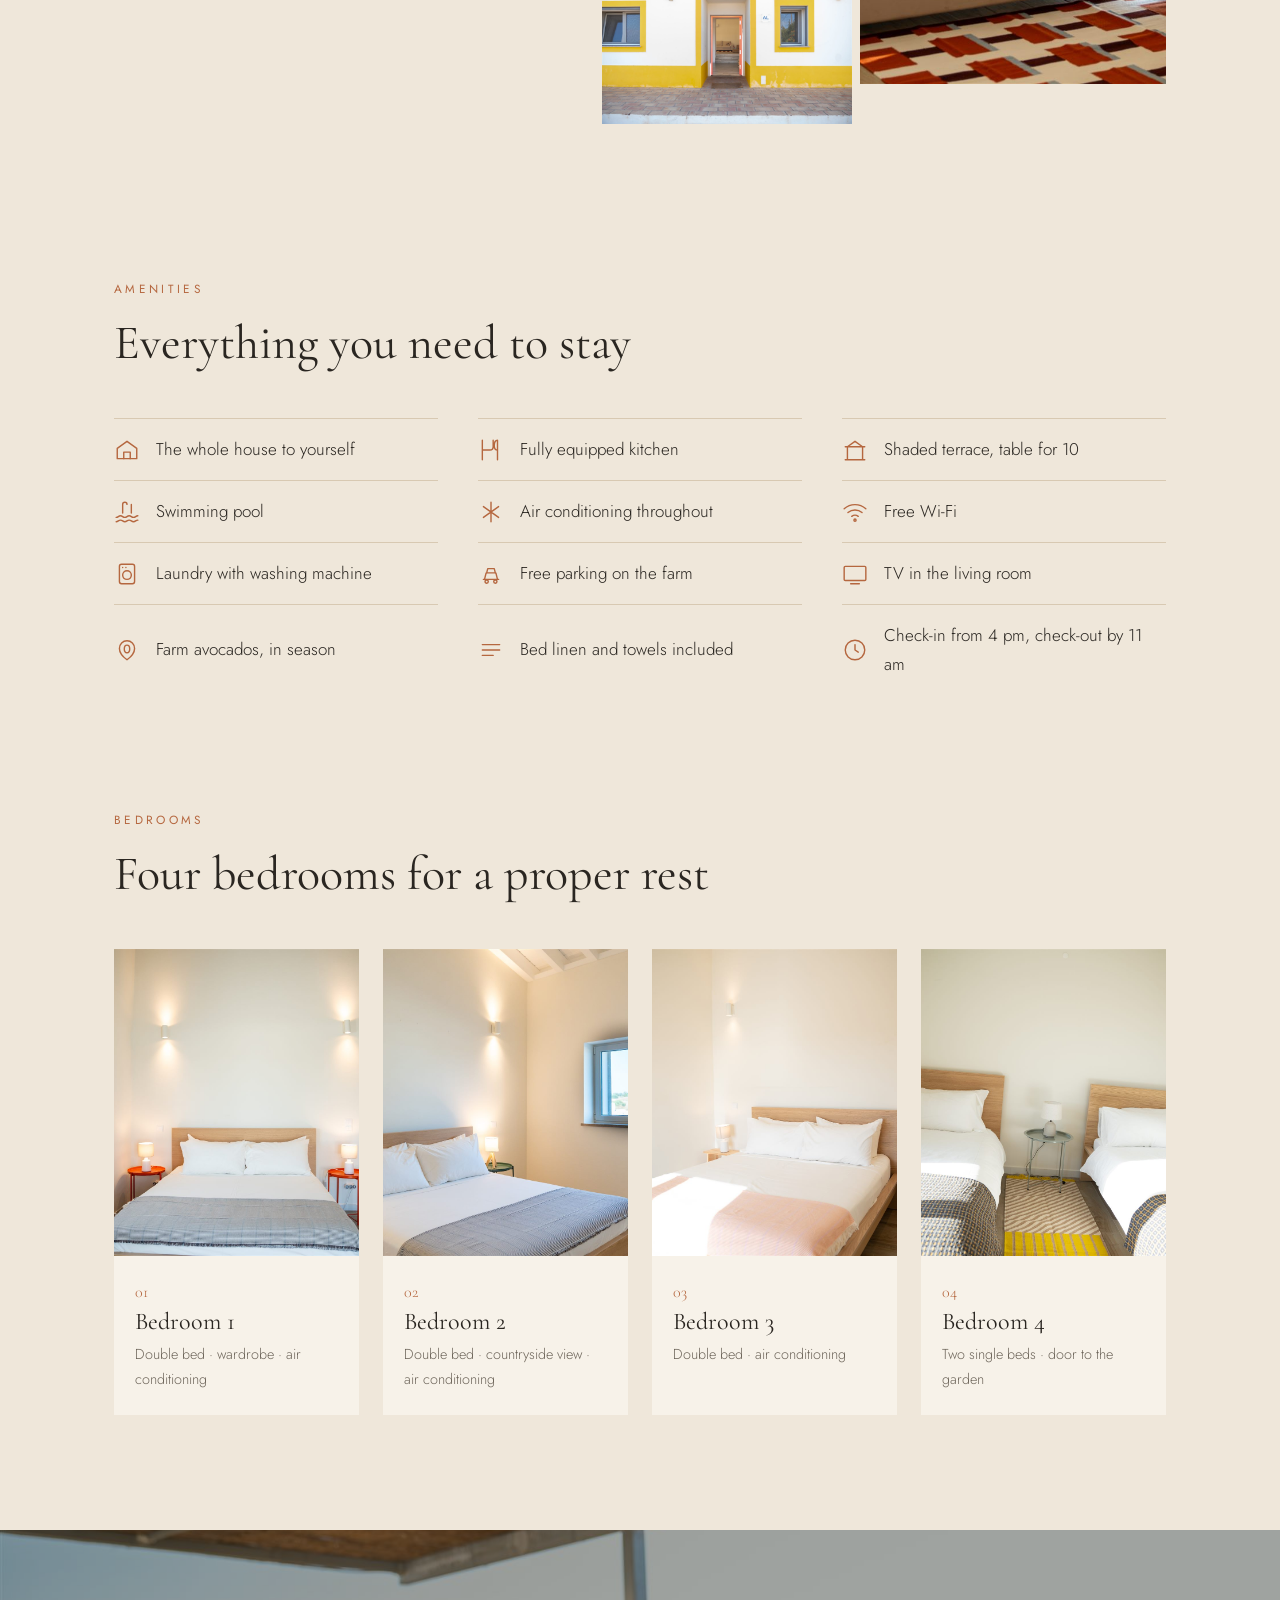
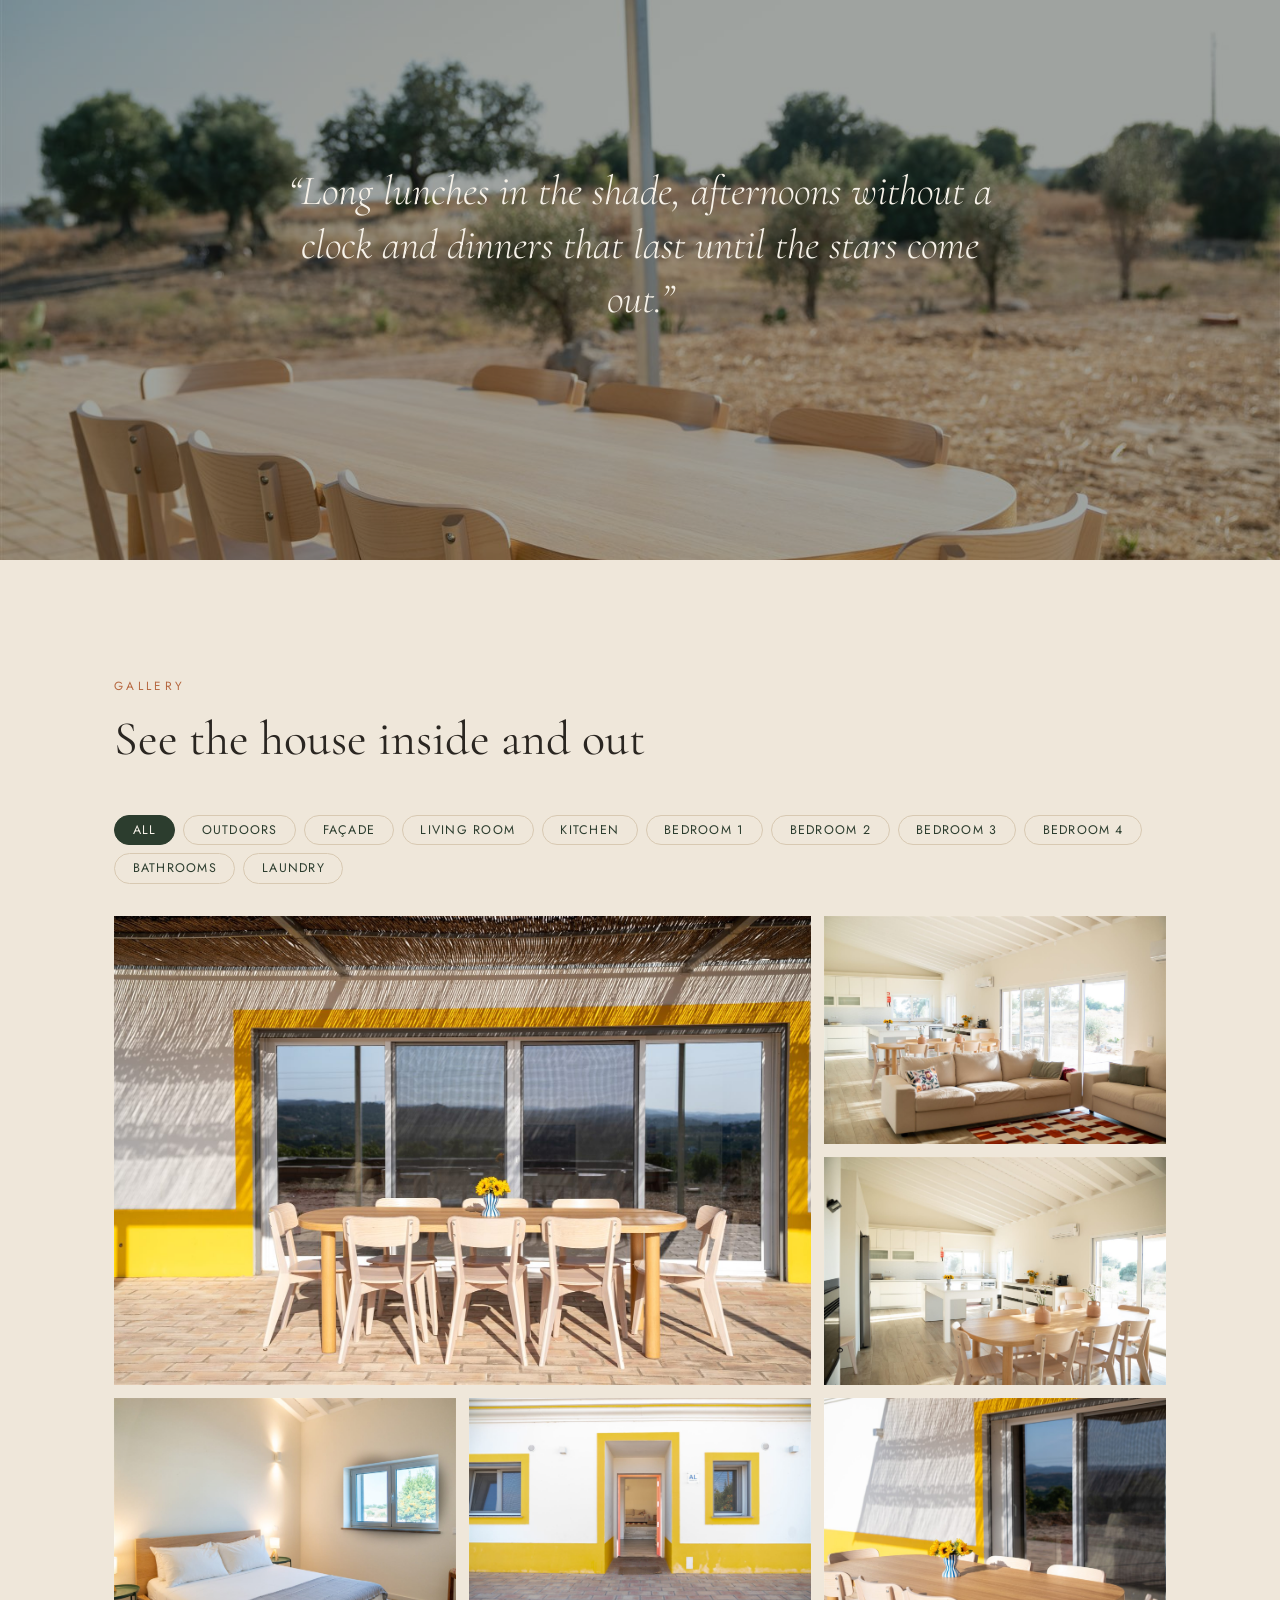
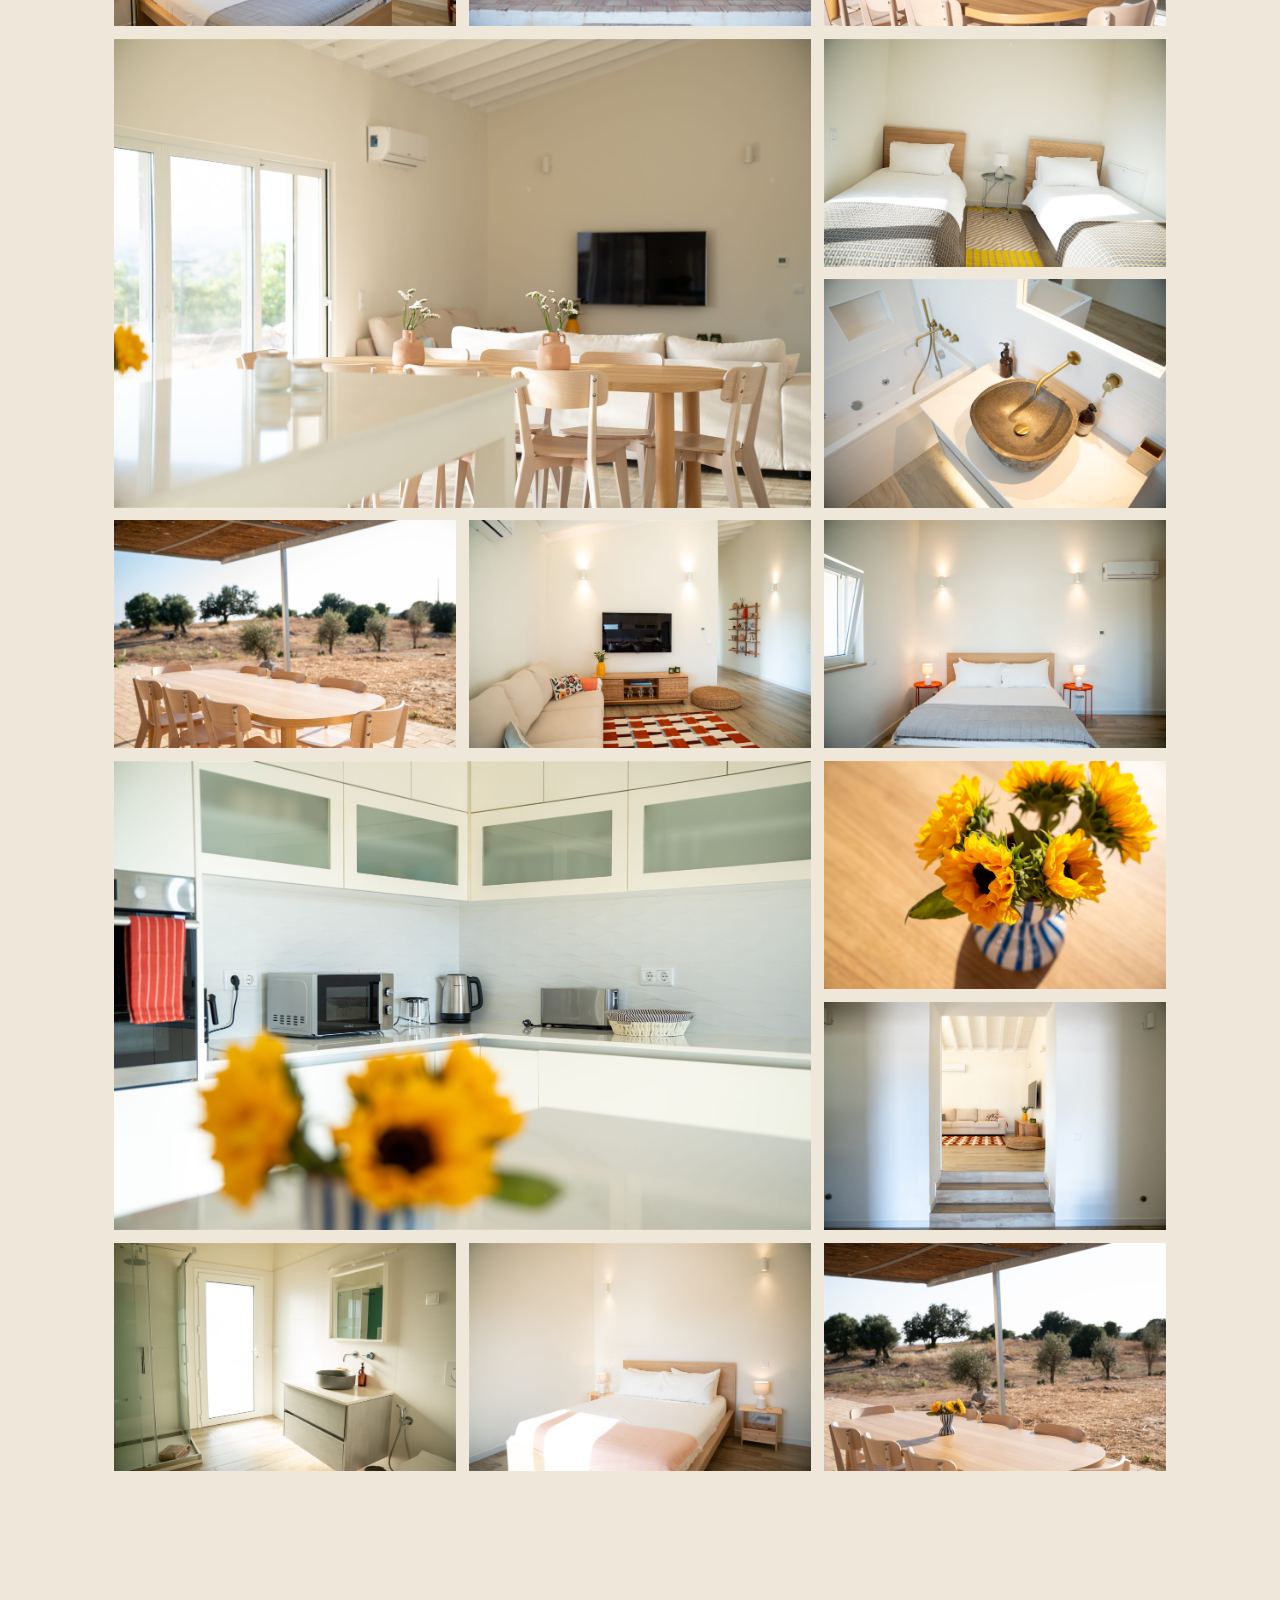
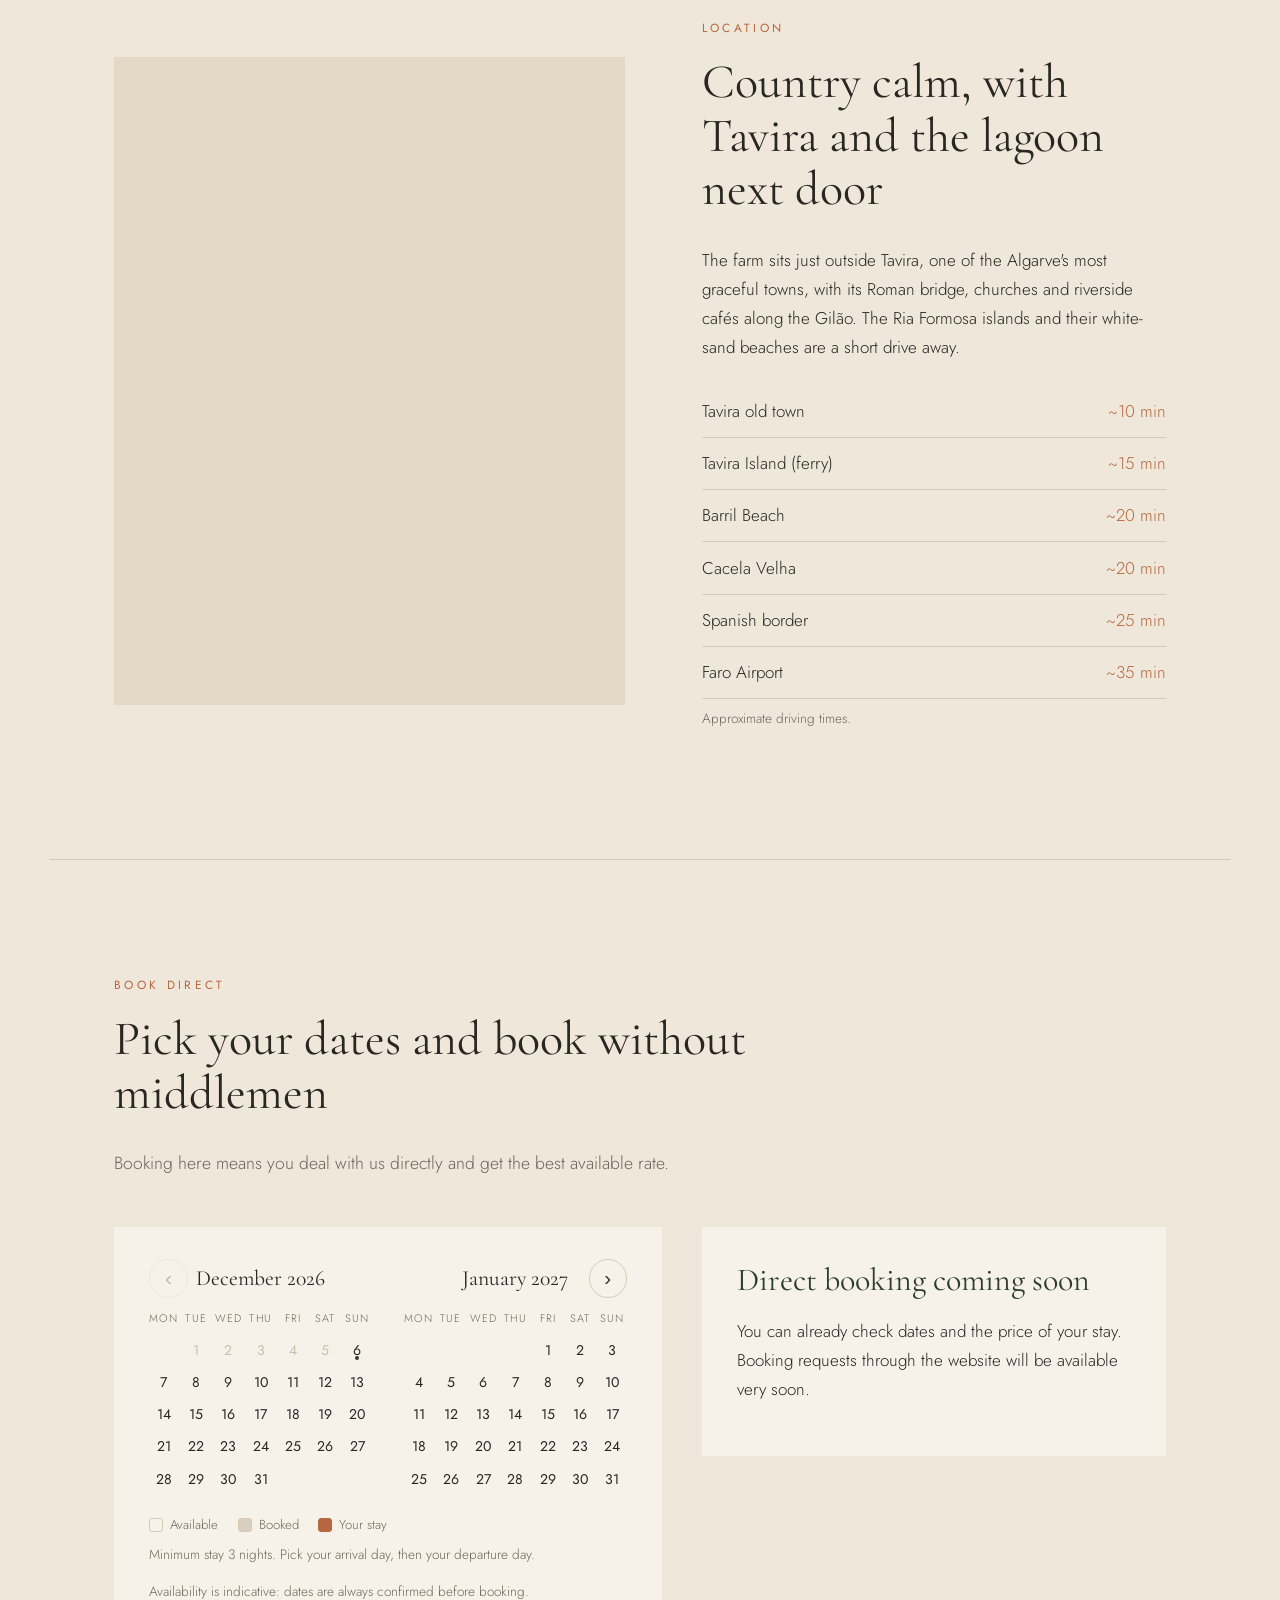
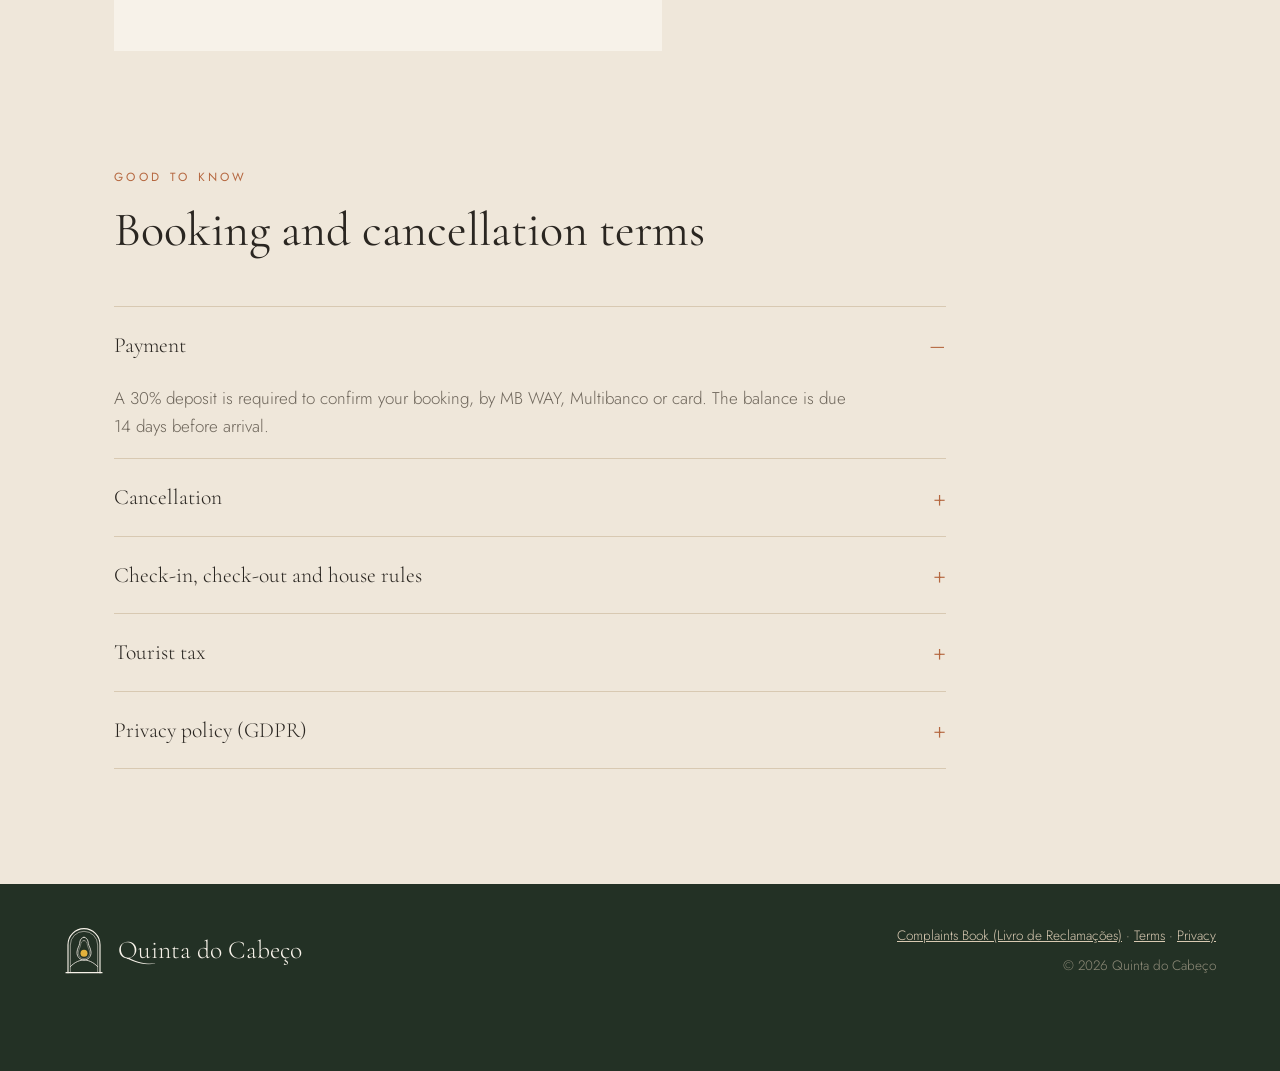
==== commit e389c3b3: "Add Quinta do Cabeço logo and home-screen app icons New mark (Algarve doorway arch, the hill, half a" ====
--- a/index.html
+++ b/index.html
@@ -2,25 +2,57 @@
 <html lang="pt" data-lang="pt">
 <head>
   <meta charset="UTF-8">
-  <meta name="viewport" content="width=device-width, initial-scale=1">
+  <meta name="viewport" content="width=device-width, initial-scale=1, viewport-fit=cover">
   <title>Quinta do Cabeço · Alojamento Local em Tavira, Algarve</title>
   <meta name="description" content="Casa de campo com quatro quartos numa quinta de abacates perto de Tavira, no Algarve. Reserve diretamente, sem intermediários.">
+  <meta property="og:type" content="website">
+  <meta property="og:site_name" content="Quinta do Cabeço">
   <meta property="og:title" content="Quinta do Cabeço · Tavira, Algarve">
   <meta property="og:description" content="Casa de campo numa quinta de abacates perto de Tavira. Reserve diretamente.">
-  <meta property="og:image" content="images/gallery/pool-area/pool-area-04.jpg">
-  <link rel="icon" href="data:image/svg+xml,%3Csvg xmlns='http://www.w3.org/2000/svg' viewBox='0 0 64 64'%3E%3Crect width='64' height='64' rx='12' fill='%232C3D2E'/%3E%3Cellipse cx='32' cy='35' rx='15' ry='20' fill='%23E3B23C'/%3E%3Ccircle cx='32' cy='40' r='7' fill='%23B5673F'/%3E%3C/svg%3E">
+  <meta property="og:url" content="https://qtcabecoavocados.github.io/quintadocabeco/">
+  <meta property="og:image" content="https://qtcabecoavocados.github.io/quintadocabeco/images/gallery/pool-area/pool-area-04.jpg">
+
+  <!-- Ícones e modo app (Partilhar → Adicionar ao ecrã principal) -->
+  <link rel="icon" href="images/brand/favicon.svg?v=4" type="image/svg+xml">
+  <link rel="icon" href="images/brand/favicon-32.png?v=4" sizes="32x32" type="image/png">
+  <link rel="apple-touch-icon" href="images/brand/apple-touch-icon.png?v=4">
+  <link rel="manifest" href="manifest.webmanifest?v=4">
+  <meta name="theme-color" content="#2C3D2E">
+  <meta name="apple-mobile-web-app-capable" content="yes">
+  <meta name="mobile-web-app-capable" content="yes">
+  <meta name="apple-mobile-web-app-title" content="Q. do Cabeço">
+  <meta name="apple-mobile-web-app-status-bar-style" content="black-translucent">
+
   <link rel="preconnect" href="https://fonts.googleapis.com">
   <link rel="preconnect" href="https://fonts.gstatic.com" crossorigin>
   <link href="https://fonts.googleapis.com/css2?family=Cormorant+Garamond:ital,wght@0,400;0,500;0,600;1,400&family=Jost:wght@300;400;500&display=swap" rel="stylesheet">
-  <link rel="stylesheet" href="styles.css">
+  <link rel="stylesheet" href="styles.css?v=4">
 </head>
 <body>
+
+<!-- Símbolo: arco de porta algarvia, o cabeço e meio abacate (ver images/brand/) -->
+<svg width="0" height="0" style="position:absolute" aria-hidden="true">
+  <symbol id="qdc-mark" viewBox="0 0 120 150">
+    <g fill="none" stroke="currentColor" stroke-linecap="round" stroke-linejoin="round">
+      <path d="M12 146V62a48 48 0 0 1 96 0v84" stroke-width="3.4"/>
+      <path d="M19 146V63a41 41 0 0 1 82 0v83" stroke-width="1.6"/>
+      <path d="M6 146h108" stroke-width="3.4"/>
+      <path d="M19 128c14-15 30-20 41-20s27 5 41 20" stroke-width="2.4"/>
+      <path d="M60 40C52 40 48 48 47 58c-1 8-7 14-8 26-1 14 9 24 21 24s22-10 21-24c-1-12-7-18-8-26-1-10-5-18-13-18z" stroke-width="2.4"/>
+      <path d="M60 40C52 40 48 48 47 58c-1 8-7 14-8 26-1 14 9 24 21 24s22-10 21-24c-1-12-7-18-8-26-1-10-5-18-13-18z" transform="translate(60 88) scale(.8) translate(-60 -88)" stroke-width="1.4"/>
+    </g>
+    <circle cx="60" cy="88" r="10.5" fill="#E3B23C"/>
+  </symbol>
+</svg>
 
 <!-- ============ CABEÇALHO ============ -->
 <header class="site-header" id="top">
   <a href="#top" class="brand" aria-label="Quinta do Cabeço">
-    <span class="brand-name">Quinta do Cabeço</span>
-    <span class="brand-sub">Tavira · Algarve</span>
+    <svg class="brand-mark" viewBox="0 0 120 150" aria-hidden="true"><use href="#qdc-mark"/></svg>
+    <span class="brand-text">
+      <span class="brand-name">Quinta do Cabeço</span>
+      <span class="brand-sub">Tavira · Algarve</span>
+    </span>
   </a>
 
   <nav class="nav" id="nav" aria-label="Principal">
@@ -343,7 +375,7 @@
 
 <!-- ============ RODAPÉ ============ -->
 <footer class="site-footer">
-  <div class="foot-brand">Quinta do Cabeço</div>
+  <div class="foot-brand"><svg class="foot-mark" viewBox="0 0 120 150" aria-hidden="true"><use href="#qdc-mark"/></svg><span>Quinta do Cabeço</span></div>
   <div class="foot-legal">
     <p data-needs="rnal" hidden><span data-l="pt">Alojamento Local registado com o n.º</span><span data-l="en">Registered holiday rental (Alojamento Local) no.</span> <strong data-text="rnal"></strong></p>
     <p>
@@ -368,6 +400,6 @@
   <p class="lb-count"></p>
 </div>
 
-<script src="script.js"></script>
+<script src="script.js?v=4"></script>
 </body>
 </html>
--- a/styles.css
+++ b/styles.css
@@ -90,9 +90,14 @@
 .section-head { max-width: 46rem; margin-bottom: 3rem; }
 
 /* ---------- cabeçalho ---------- */
+/* Modo app no iPhone: a barra de estado fica por cima do site (safe-area) */
+:root { --safe-top: env(safe-area-inset-top, 0px); --safe-bottom: env(safe-area-inset-bottom, 0px); }
+html { scroll-padding-top: calc(var(--header-h) + var(--safe-top)); }
+
 .site-header {
   position: fixed; inset: 0 0 auto 0; z-index: 50;
-  height: var(--header-h);
+  height: calc(var(--header-h) + var(--safe-top));
+  padding-top: var(--safe-top) !important;
   display: flex; align-items: center; justify-content: space-between; gap: 1.5rem;
   padding: 0 var(--gutter);
   color: var(--paper);
@@ -104,7 +109,9 @@
   box-shadow: 0 1px 0 var(--sand);
   backdrop-filter: blur(8px);
 }
-.brand { text-decoration: none; display: flex; flex-direction: column; line-height: 1.1; }
+.brand { text-decoration: none; display: flex; align-items: center; gap: .7rem; line-height: 1.1; }
+.brand-mark { width: 30px; height: 38px; flex: 0 0 auto; }
+.brand-text { display: flex; flex-direction: column; }
 .brand-name { font-family: var(--serif); font-size: 1.45rem; }
 .brand-sub { font-size: .62rem; letter-spacing: .3em; text-transform: uppercase; opacity: .8; }
 .nav { display: flex; gap: 2rem; }
@@ -298,7 +305,8 @@
 
 /* ---------- rodapé ---------- */
 .site-footer { background: #233125; color: var(--sand); padding: 2.5rem var(--gutter) 5.5rem; display: flex; justify-content: space-between; align-items: flex-start; gap: 2rem; flex-wrap: wrap; font-size: .85rem; }
-.foot-brand { font-family: var(--serif); font-size: 1.6rem; color: var(--paper); }
+.foot-brand { font-family: var(--serif); font-size: 1.6rem; color: var(--paper); display: flex; align-items: center; gap: .9rem; }
+.foot-mark { width: 40px; height: 50px; }
 .foot-legal { text-align: right; }
 .foot-legal p { margin: 0 0 .4rem; }
 .foot-legal strong { color: var(--paper); font-weight: 400; }
@@ -308,7 +316,7 @@
 
 /* ---------- WhatsApp ---------- */
 .wa-float {
-  position: fixed; right: 1.2rem; bottom: 1.2rem; z-index: 40;
+  position: fixed; right: 1.2rem; bottom: calc(1.2rem + var(--safe-bottom)); z-index: 40;
   width: 54px; height: 54px; border-radius: 50%;
   background: #25D366; display: flex; align-items: center; justify-content: center;
   box-shadow: 0 6px 20px rgba(0,0,0,.18); transition: transform .2s;
@@ -336,7 +344,7 @@
 @media (max-width: 900px) {
   .menu-toggle { display: block; }
   .nav {
-    position: fixed; inset: var(--header-h) 0 auto 0;
+    position: fixed; inset: calc(var(--header-h) + var(--safe-top)) 0 auto 0;
     flex-direction: column; gap: 0;
     background: var(--beige); color: var(--forest);
     padding: .5rem var(--gutter) 1.5rem;
